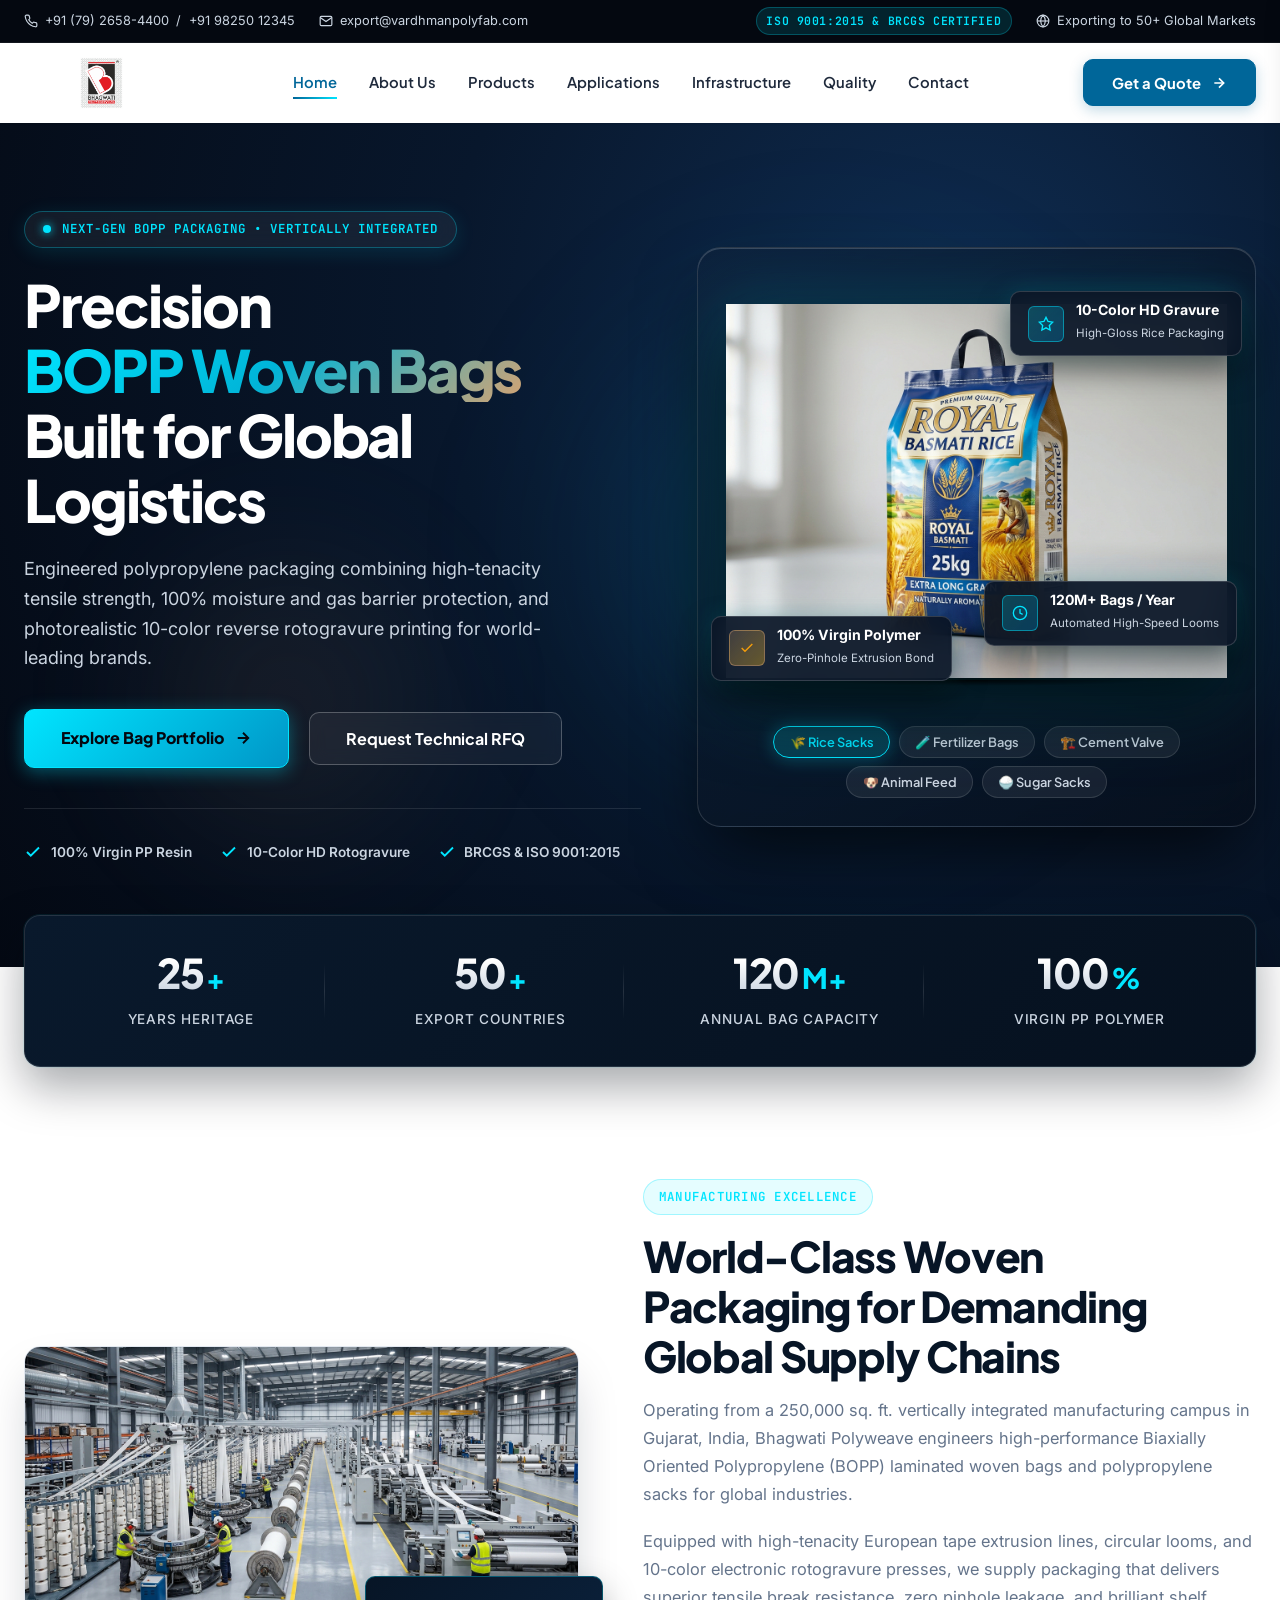
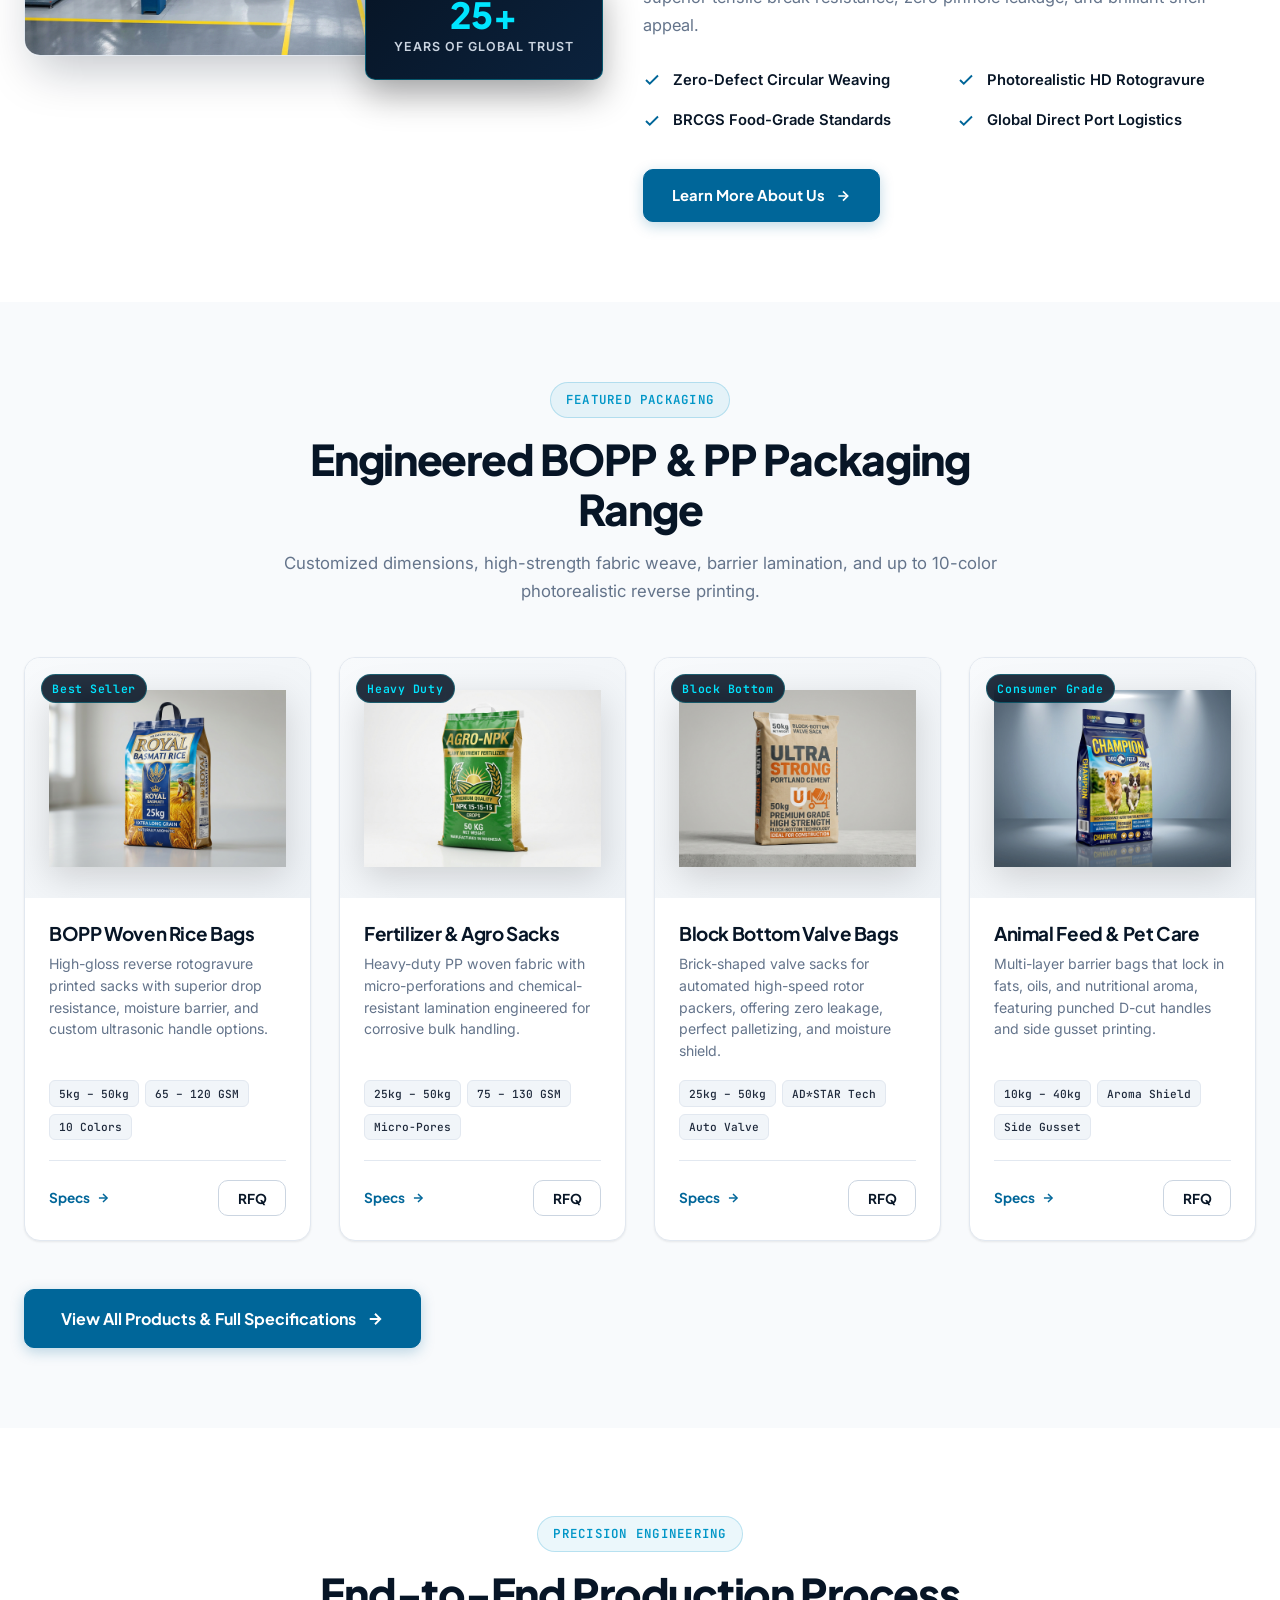
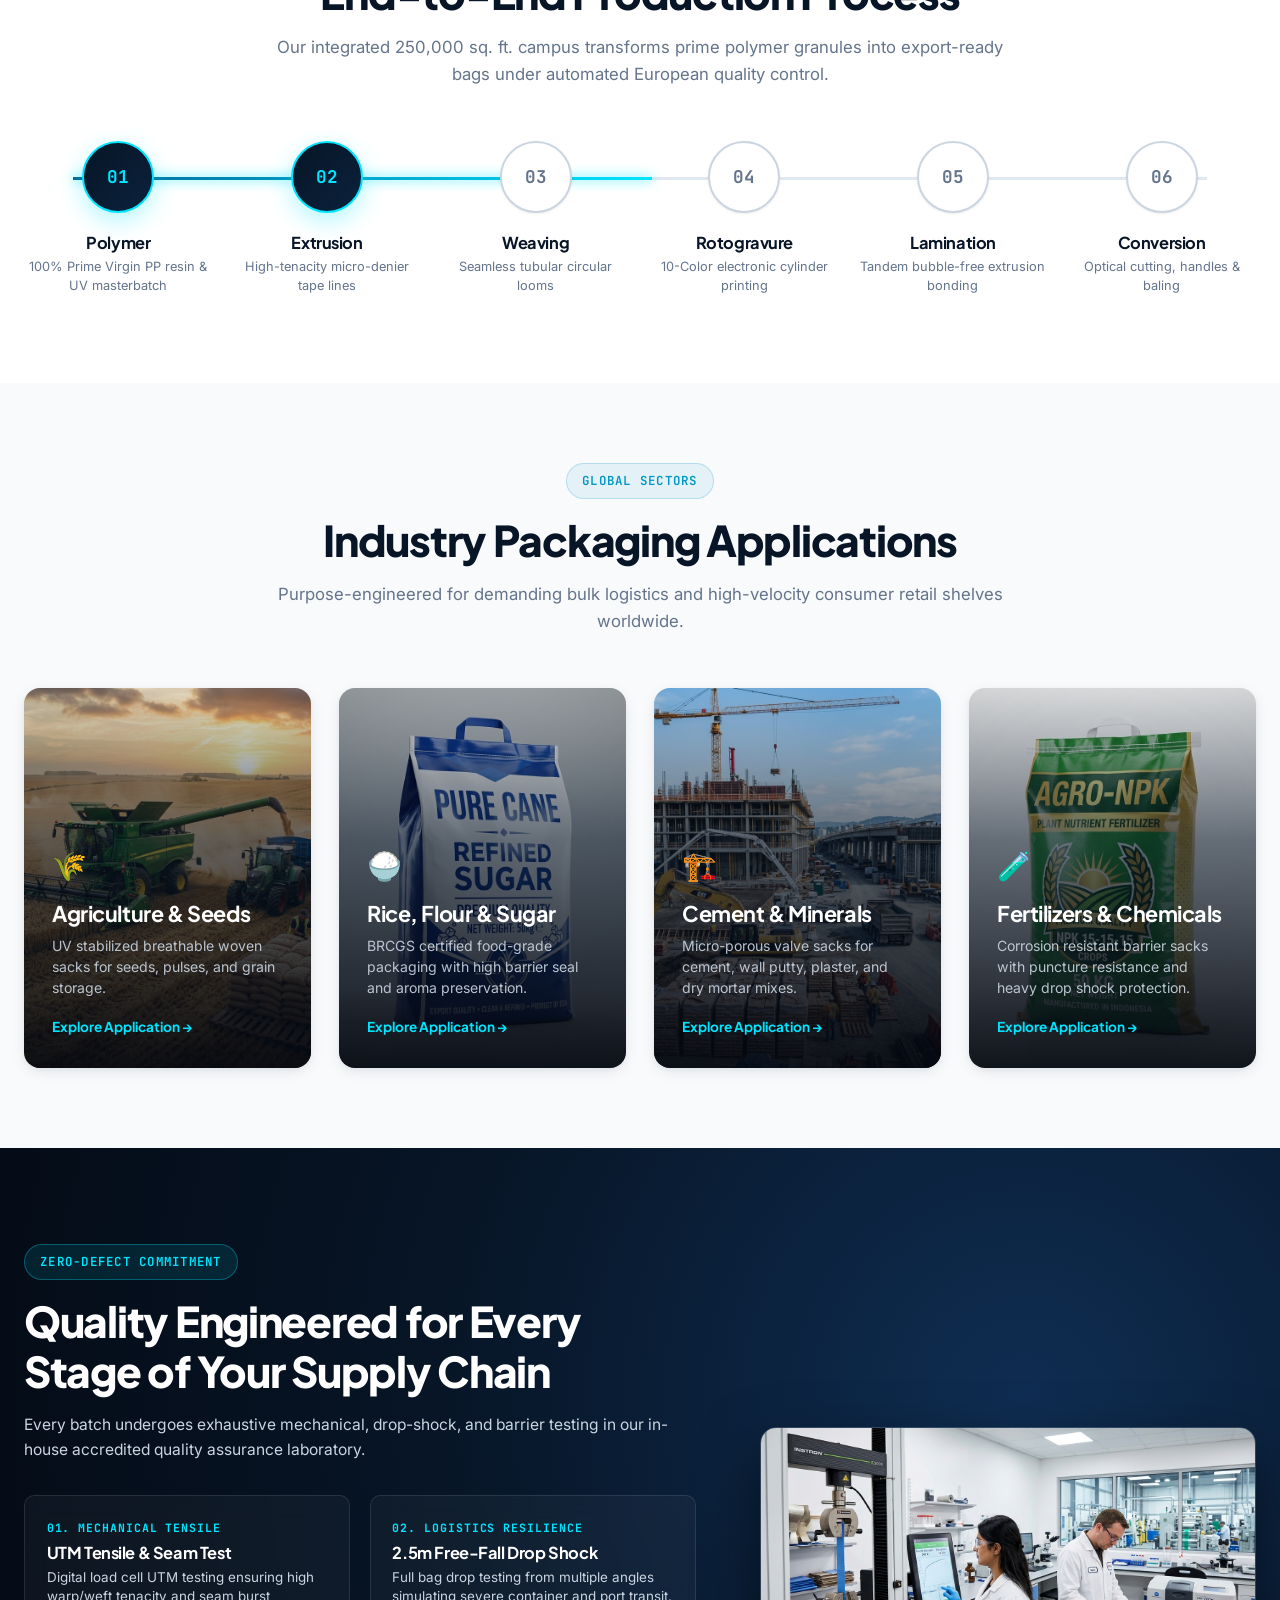
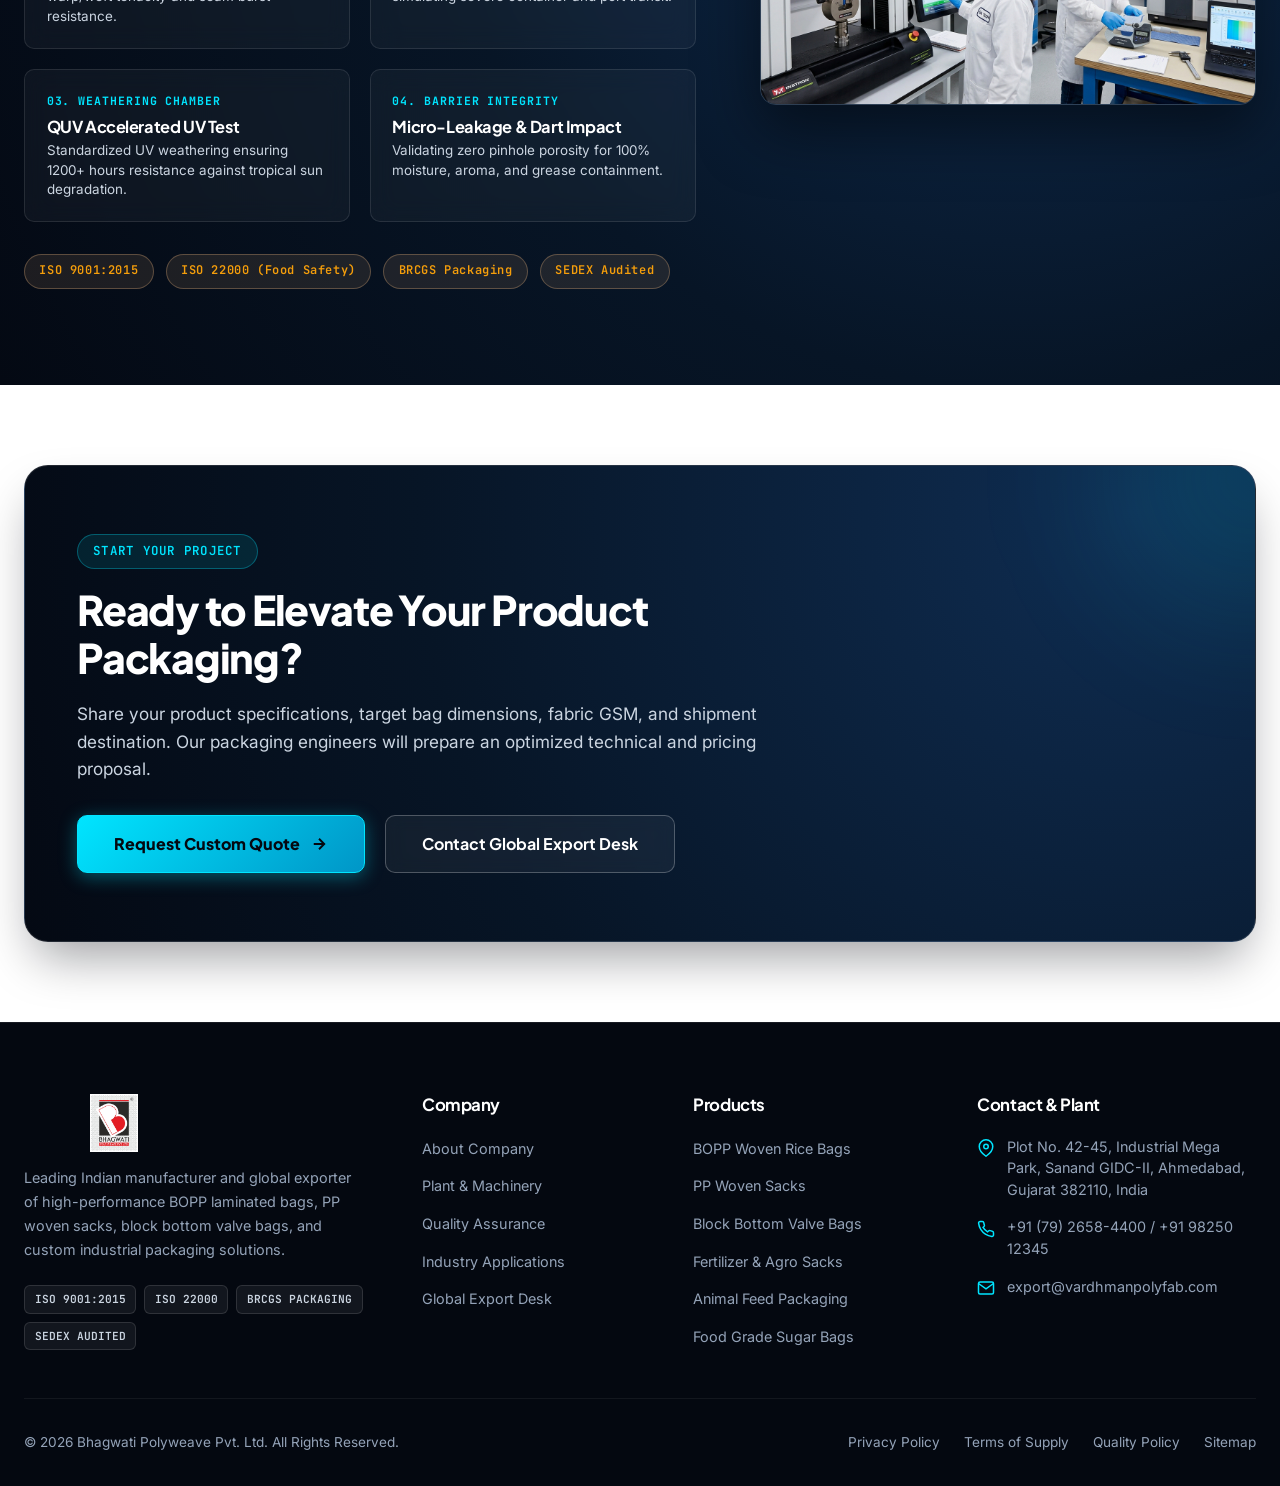
==== index.html @ 26fbcd73 "animation" ====
<!DOCTYPE html>
<html lang="en">
<head>
    <meta charset="UTF-8">
    <meta name="viewport" content="width=device-width, initial-scale=1.0">
    <title>Bhagwati Polyweave | Premium BOPP Woven Bags & Industrial Packaging Exporter</title>
    <meta name="description" content="Bhagwati Polyweave Pvt. Ltd. is a premier Indian manufacturer and global exporter of high-tenacity BOPP laminated woven bags, PP woven sacks, and block-bottom valve bags. ISO 9001:2015 & BRCGS certified.">
    <meta name="keywords" content="BOPP woven bags, PP woven sacks manufacturer, Indian packaging exporter, block bottom valve bags, rice packaging bags, fertilizer woven sacks, cement bags, rotogravure printed bags, Bhagwati Polyweave">
    
    <!-- Open Graph Meta Tags -->
    <meta property="og:title" content="Bhagwati Polyweave | Premium BOPP & PP Woven Bags">
    <meta property="og:description" content="Engineered 3D multi-layer woven packaging solutions for superior tensile strength, 10-color photorealistic branding, and global export resilience.">
    <meta property="og:type" content="website">
    <meta property="og:image" content="assets/images/hero-bopp-bags.jpg">
    
    <!-- Stylesheet -->
    <link rel="stylesheet" href="assets/css/style.css">
</head>
<body>

    <!-- ================= TOPBAR ================= -->
    <div class="topbar">
        <div class="container-fluid">
            <div class="topbar-content">
                <div class="topbar-left">
                    <span class="topbar-item">
                        <svg width="14" height="14" viewBox="0 0 24 24" fill="none" stroke="currentColor" stroke-width="2"><path d="M22 16.92v3a2 2 0 0 1-2.18 2 19.79 19.79 0 0 1-8.63-3.07 19.5 19.5 0 0 1-6-6 19.79 19.79 0 0 1-3.07-8.67A2 2 0 0 1 4.11 2h3a2 2 0 0 1 2 1.72 12.84 12.84 0 0 0 .7 2.81 2 2 0 0 1-.45 2.11L8.09 9.91a16 16 0 0 0 6 6l1.27-1.27a2 2 0 0 1 2.11-.45 12.84 12.84 0 0 0 2.81.7A2 2 0 0 1 22 16.92z"></path></svg>
                        <a href="tel:+917926584400">+91 (79) 2658-4400</a> / <a href="tel:+919825012345">+91 98250 12345</a>
                    </span>
                    <span class="topbar-item">
                        <svg width="14" height="14" viewBox="0 0 24 24" fill="none" stroke="currentColor" stroke-width="2"><path d="M4 4h16c1.1 0 2 .9 2 2v12c0 1.1-.9 2-2 2H4c-1.1 0-2-.9-2-2V6c0-1.1.9-2 2-2z"></path><polyline points="22,6 12,13 2,6"></polyline></svg>
                        <a href="mailto:export@vardhmanpolyfab.com">export@vardhmanpolyfab.com</a>
                    </span>
                </div>
                <div class="topbar-right">
                    <span class="topbar-badge">ISO 9001:2015 & BRCGS CERTIFIED</span>
                    <span class="topbar-item">
                        <svg width="14" height="14" viewBox="0 0 24 24" fill="none" stroke="currentColor" stroke-width="2"><circle cx="12" cy="12" r="10"></circle><line x1="2" y1="12" x2="22" y2="12"></line><path d="M12 2a15.3 15.3 0 0 1 4 10 15.3 15.3 0 0 1-4 10 15.3 15.3 0 0 1-4-10 15.3 15.3 0 0 1 4-10z"></path></svg>
                        Exporting to 50+ Global Markets
                    </span>
                </div>
            </div>
        </div>
    </div>

    <!-- ================= SITE HEADER & NAVIGATION ================= -->
    <header class="site-header">
        <div class="container-fluid">
            <div class="navbar-main">
                <!-- Brand Logo -->
                <a href="index.html" class="brand-logo" title="Bhagwati Poly Weave Pvt. Ltd.">
                    <img src="assets/images/logo.png" alt="Bhagwati Poly Weave Pvt. Ltd." class="site-logo">
                </a>

                <!-- Navigation Links -->
                <nav>
                    <ul class="nav-menu">
                        <li><a href="index.html" class="nav-link active">Home</a></li>
                        <li><a href="about.html" class="nav-link">About Us</a></li>
                        <li><a href="products.html" class="nav-link">Products</a></li>
                        <li><a href="applications.html" class="nav-link">Applications</a></li>
                        <li><a href="infrastructure.html" class="nav-link">Infrastructure</a></li>
                        <li><a href="quality.html" class="nav-link">Quality</a></li>
                        <li><a href="contact.html" class="nav-link">Contact</a></li>
                    </ul>
                </nav>

                <!-- Header Actions -->
                <div class="header-actions">
                    <button type="button" class="btn btn-primary open-quote-modal">
                        Get a Quote
                        <svg width="16" height="16" viewBox="0 0 24 24" fill="none" stroke="currentColor" stroke-width="2.5"><line x1="5" y1="12" x2="19" y2="12"></line><polyline points="12 5 19 12 12 19"></polyline></svg>
                    </button>
                    <button type="button" class="mobile-toggle" aria-label="Toggle navigation menu">
                        <svg width="24" height="24" viewBox="0 0 24 24" fill="none" stroke="currentColor" stroke-width="2"><line x1="3" y1="12" x2="21" y2="12"></line><line x1="3" y1="6" x2="21" y2="6"></line><line x1="3" y1="18" x2="21" y2="18"></line></svg>
                    </button>
                </div>
            </div>
        </div>
    </header>

    <!-- Mobile Navigation Drawer -->
    <div class="mobile-nav-overlay"></div>
    <aside class="mobile-nav-drawer">
        <div>
            <div class="mobile-nav-header">
                <a href="index.html" class="brand-logo" title="Bhagwati Poly Weave Pvt. Ltd.">
                    <img src="assets/images/logo.png" alt="Bhagwati Poly Weave Pvt. Ltd." class="site-logo">
                </a>
                <button type="button" class="mobile-close-btn" aria-label="Close menu">&times;</button>
            </div>
            <ul class="mobile-nav-list">
                <li><a href="index.html" class="active">Home</a></li>
                <li><a href="about.html">About Us</a></li>
                <li><a href="products.html">Products</a></li>
                <li><a href="applications.html">Applications</a></li>
                <li><a href="infrastructure.html">Infrastructure</a></li>
                <li><a href="quality.html">Quality</a></li>
                <li><a href="contact.html">Contact Us</a></li>
            </ul>
        </div>
        <div>
            <button type="button" class="btn btn-primary btn-block open-quote-modal" style="width:100%;">
                Request a Custom Quote
            </button>
        </div>
    </aside>

    <main>
        <!-- ================= 1. JIRO-INSPIRED 3D HERO PRODUCT SHOWCASE ================= -->
        <section class="hero-section">
            <div class="hero-backdrop-glow"></div>
            <div class="hero-backdrop-glow-secondary"></div>

            <div class="container-fluid">
                <div class="hero-grid">
                    <!-- Left: High-Impact Typography & CTA -->
                    <div class="hero-content">
                        <div class="hero-badge-pill">
                            <span class="hero-badge-pill-dot"></span>
                            <span>Next-Gen BOPP Packaging • Vertically Integrated</span>
                        </div>
                        
                        <h1 class="hero-title">
                            Precision <span class="hero-title-glow">BOPP Woven Bags</span> Built for Global Logistics
                        </h1>
                        
                        <p class="hero-subtitle">
                            Engineered polypropylene packaging combining high-tenacity tensile strength, 100% moisture and gas barrier protection, and photorealistic 10-color reverse rotogravure printing for world-leading brands.
                        </p>
                        
                        <div class="hero-cta-group">
                            <a href="products.html" class="btn btn-cyan btn-lg">
                                Explore Bag Portfolio
                                <svg width="18" height="18" viewBox="0 0 24 24" fill="none" stroke="currentColor" stroke-width="2.5"><line x1="5" y1="12" x2="19" y2="12"></line><polyline points="12 5 19 12 12 19"></polyline></svg>
                            </a>
                            <button type="button" class="btn btn-outline-white btn-lg open-quote-modal" data-product="BOPP Woven Sacks">
                                Request Technical RFQ
                            </button>
                        </div>
                        
                        <div class="hero-trust-pills">
                            <div class="hero-trust-item">
                                <svg width="18" height="18" viewBox="0 0 24 24" fill="none" stroke="currentColor" stroke-width="2.5"><polyline points="20 6 9 17 4 12"></polyline></svg>
                                <span>100% Virgin PP Resin</span>
                            </div>
                            <div class="hero-trust-item">
                                <svg width="18" height="18" viewBox="0 0 24 24" fill="none" stroke="currentColor" stroke-width="2.5"><polyline points="20 6 9 17 4 12"></polyline></svg>
                                <span>10-Color HD Rotogravure</span>
                            </div>
                            <div class="hero-trust-item">
                                <svg width="18" height="18" viewBox="0 0 24 24" fill="none" stroke="currentColor" stroke-width="2.5"><polyline points="20 6 9 17 4 12"></polyline></svg>
                                <span>BRCGS & ISO 9001:2015</span>
                            </div>
                        </div>
                    </div>
                    
                    <!-- Right: 2.5D / 3D Interactive Product Stage with Parallax Badges -->
                    <div class="hero-stage-container" id="heroStageContainer">
                        <div class="hero-stage-card">
                            <div class="hero-stage-visual-wrap">
                                <!-- Dynamic Floor Shadow -->
                                <div class="hero-floor-shadow"></div>

                                <!-- Real Product Main Image (Interactive 3D Tilt & Floating Physics) -->
                                <img src="assets/images/bopp-rice-bag.jpg" alt="Premium BOPP Laminated Woven Rice Bag" class="hero-product-img" id="heroProductImg">

                                <!-- Floating 3D Spec Badges (Parallax Depth translateZ) -->
                                <div class="floating-3d-badge floating-badge-top-right" data-depth="1.5">
                                    <div class="floating-badge-icon-box">
                                        <svg width="16" height="16" viewBox="0 0 24 24" fill="none" stroke="currentColor" stroke-width="2"><path d="M12 2l3.09 6.26L22 9.27l-5 4.87 1.18 6.88L12 17.77l-6.18 3.25L7 14.14 2 9.27l6.91-1.01L12 2z"></path></svg>
                                    </div>
                                    <div class="floating-badge-info">
                                        <strong>10-Color HD Gravure</strong>
                                        <span>High-Gloss Rice Packaging</span>
                                    </div>
                                </div>

                                <div class="floating-3d-badge floating-badge-bottom-left" data-depth="1.2">
                                    <div class="floating-badge-icon-box gold">
                                        <svg width="16" height="16" viewBox="0 0 24 24" fill="none" stroke="currentColor" stroke-width="2"><polyline points="20 6 9 17 4 12"></polyline></svg>
                                    </div>
                                    <div class="floating-badge-info">
                                        <strong>100% Virgin Polymer</strong>
                                        <span>Zero-Pinhole Extrusion Bond</span>
                                    </div>
                                </div>

                                <div class="floating-3d-badge floating-badge-bottom-right" data-depth="1.8">
                                    <div class="floating-badge-icon-box">
                                        <svg width="16" height="16" viewBox="0 0 24 24" fill="none" stroke="currentColor" stroke-width="2"><circle cx="12" cy="12" r="10"></circle><polyline points="12 6 12 12 16 14"></polyline></svg>
                                    </div>
                                    <div class="floating-badge-info">
                                        <strong>120M+ Bags / Year</strong>
                                        <span>Automated High-Speed Looms</span>
                                    </div>
                                </div>
                            </div>

                            <!-- Hero Interactive Product Switcher -->
                            <div class="hero-product-switcher">
                                <button type="button" class="product-switch-tab active" data-product-key="rice">🌾 Rice Sacks</button>
                                <button type="button" class="product-switch-tab" data-product-key="fertilizer">🧪 Fertilizer Bags</button>
                                <button type="button" class="product-switch-tab" data-product-key="cement">🏗️ Cement Valve</button>
                                <button type="button" class="product-switch-tab" data-product-key="feed">🐶 Animal Feed</button>
                                <button type="button" class="product-switch-tab" data-product-key="sugar">🍚 Sugar Sacks</button>
                            </div>
                        </div>
                    </div>
                </div>
            </div>
        </section>

        <!-- ================= 2. KEY STATISTICS BAR ================= -->
        <section class="stats-bar-section">
            <div class="container">
                <div class="stats-bar-card reveal-init">
                    <div class="stats-grid">
                        <div class="stat-box">
                            <div class="stat-number-wrap">
                                <span class="stat-number" data-target="25">25</span>
                                <span class="stat-suffix">+</span>
                            </div>
                            <div class="stat-label">Years Heritage</div>
                        </div>
                        <div class="stat-box">
                            <div class="stat-number-wrap">
                                <span class="stat-number" data-target="50">50</span>
                                <span class="stat-suffix">+</span>
                            </div>
                            <div class="stat-label">Export Countries</div>
                        </div>
                        <div class="stat-box">
                            <div class="stat-number-wrap">
                                <span class="stat-number" data-target="120">120</span>
                                <span class="stat-suffix">M+</span>
                            </div>
                            <div class="stat-label">Annual Bag Capacity</div>
                        </div>
                        <div class="stat-box">
                            <div class="stat-number-wrap">
                                <span class="stat-number" data-target="100">100</span>
                                <span class="stat-suffix">%</span>
                            </div>
                            <div class="stat-label">Virgin PP Polymer</div>
                        </div>
                    </div>
                </div>
            </div>
        </section>

        <!-- ================= 3. SHORT ABOUT SECTION ================= -->
        <section class="section bg-white" id="about">
            <div class="container">
                <div class="about-grid">
                    <div class="about-image-wrapper reveal-init">
                        <div class="about-main-img">
                            <img src="assets/images/plant-machinery.jpg" alt="Bhagwati Polyweave circular loom manufacturing floor" width="600" height="420">
                        </div>
                        <div class="about-experience-badge">
                            <strong>25+</strong>
                            <span>Years of Global Trust</span>
                        </div>
                    </div>
                    
                    <div class="about-content reveal-init">
                        <span class="section-tag cyan">Manufacturing Excellence</span>
                        <h2 class="section-title">World-Class Woven Packaging for Demanding Global Supply Chains</h2>
                        <p>
                            Operating from a 250,000 sq. ft. vertically integrated manufacturing campus in Gujarat, India, Bhagwati Polyweave engineers high-performance Biaxially Oriented Polypropylene (BOPP) laminated woven bags and polypropylene sacks for global industries.
                        </p>
                        <p>
                            Equipped with high-tenacity European tape extrusion lines, circular looms, and 10-color electronic rotogravure presses, we supply packaging that delivers superior tensile break resistance, zero pinhole leakage, and brilliant shelf appeal.
                        </p>
                        
                        <ul class="checklist">
                            <li class="checklist-item">
                                <svg width="18" height="18" viewBox="0 0 24 24" fill="none" stroke="currentColor" stroke-width="2.5"><polyline points="20 6 9 17 4 12"></polyline></svg>
                                <span>Zero-Defect Circular Weaving</span>
                            </li>
                            <li class="checklist-item">
                                <svg width="18" height="18" viewBox="0 0 24 24" fill="none" stroke="currentColor" stroke-width="2.5"><polyline points="20 6 9 17 4 12"></polyline></svg>
                                <span>Photorealistic HD Rotogravure</span>
                            </li>
                            <li class="checklist-item">
                                <svg width="18" height="18" viewBox="0 0 24 24" fill="none" stroke="currentColor" stroke-width="2.5"><polyline points="20 6 9 17 4 12"></polyline></svg>
                                <span>BRCGS Food-Grade Standards</span>
                            </li>
                            <li class="checklist-item">
                                <svg width="18" height="18" viewBox="0 0 24 24" fill="none" stroke="currentColor" stroke-width="2.5"><polyline points="20 6 9 17 4 12"></polyline></svg>
                                <span>Global Direct Port Logistics</span>
                            </li>
                        </ul>
                        
                        <a href="about.html" class="btn btn-primary">
                            Learn More About Us
                            <svg width="16" height="16" viewBox="0 0 24 24" fill="none" stroke="currentColor" stroke-width="2.5"><line x1="5" y1="12" x2="19" y2="12"></line><polyline points="12 5 19 12 12 19"></polyline></svg>
                        </a>
                    </div>
                </div>
            </div>
        </section>

        <!-- ================= 4. FEATURED PRODUCTS (4 3D HOVER CARDS) ================= -->
        <section class="section bg-light" id="products">
            <div class="container">
                <div class="section-header text-center reveal-init">
                    <span class="section-tag">Featured Packaging</span>
                    <h2 class="section-title">Engineered BOPP & PP Packaging Range</h2>
                    <p class="section-desc">
                        Customized dimensions, high-strength fabric weave, barrier lamination, and up to 10-color photorealistic reverse printing.
                    </p>
                </div>
                
                <div class="product-grid-4">
                    <!-- Product 1: BOPP Rice Bags -->
                    <article class="product-card-3d reveal-init">
                        <div class="product-card-image">
                            <span class="product-card-badge">Best Seller</span>
                            <img src="assets/images/bopp-rice-bag.jpg" alt="Premium 25kg BOPP laminated woven rice sack with handles">
                        </div>
                        <div class="product-card-body">
                            <h3 class="product-card-title">BOPP Woven Rice Bags</h3>
                            <p class="product-card-text">
                                High-gloss reverse rotogravure printed sacks with superior drop resistance, moisture barrier, and custom ultrasonic handle options.
                            </p>
                            <div class="product-specs-pills">
                                <span class="spec-pill">5kg – 50kg</span>
                                <span class="spec-pill">65 – 120 GSM</span>
                                <span class="spec-pill">10 Colors</span>
                            </div>
                            <div class="product-card-footer">
                                <a href="product-detail.html" class="product-link">
                                    Specs
                                    <svg width="14" height="14" viewBox="0 0 24 24" fill="none" stroke="currentColor" stroke-width="2.5"><line x1="5" y1="12" x2="19" y2="12"></line><polyline points="12 5 19 12 12 19"></polyline></svg>
                                </a>
                                <button type="button" class="btn btn-sm btn-outline open-quote-modal" data-product="BOPP Rice Bags">RFQ</button>
                            </div>
                        </div>
                    </article>

                    <!-- Product 2: Fertilizer Bags -->
                    <article class="product-card-3d reveal-init">
                        <div class="product-card-image">
                            <span class="product-card-badge">Heavy Duty</span>
                            <img src="assets/images/bopp-fertilizer-bag.jpg" alt="Heavy duty 50kg BOPP laminated fertilizer woven sack">
                        </div>
                        <div class="product-card-body">
                            <h3 class="product-card-title">Fertilizer & Agro Sacks</h3>
                            <p class="product-card-text">
                                Heavy-duty PP woven fabric with micro-perforations and chemical-resistant lamination engineered for corrosive bulk handling.
                            </p>
                            <div class="product-specs-pills">
                                <span class="spec-pill">25kg – 50kg</span>
                                <span class="spec-pill">75 – 130 GSM</span>
                                <span class="spec-pill">Micro-Pores</span>
                            </div>
                            <div class="product-card-footer">
                                <a href="product-detail.html" class="product-link">
                                    Specs
                                    <svg width="14" height="14" viewBox="0 0 24 24" fill="none" stroke="currentColor" stroke-width="2.5"><line x1="5" y1="12" x2="19" y2="12"></line><polyline points="12 5 19 12 12 19"></polyline></svg>
                                </a>
                                <button type="button" class="btn btn-sm btn-outline open-quote-modal" data-product="Fertilizer Bags">RFQ</button>
                            </div>
                        </div>
                    </article>

                    <!-- Product 3: Cement Bags -->
                    <article class="product-card-3d reveal-init">
                        <div class="product-card-image">
                            <span class="product-card-badge">Block Bottom</span>
                            <img src="assets/images/bopp-cement-bag.jpg" alt="Block bottom valve PP woven cement sack">
                        </div>
                        <div class="product-card-body">
                            <h3 class="product-card-title">Block Bottom Valve Bags</h3>
                            <p class="product-card-text">
                                Brick-shaped valve sacks for automated high-speed rotor packers, offering zero leakage, perfect palletizing, and moisture shield.
                            </p>
                            <div class="product-specs-pills">
                                <span class="spec-pill">25kg – 50kg</span>
                                <span class="spec-pill">AD*STAR Tech</span>
                                <span class="spec-pill">Auto Valve</span>
                            </div>
                            <div class="product-card-footer">
                                <a href="product-detail.html" class="product-link">
                                    Specs
                                    <svg width="14" height="14" viewBox="0 0 24 24" fill="none" stroke="currentColor" stroke-width="2.5"><line x1="5" y1="12" x2="19" y2="12"></line><polyline points="12 5 19 12 12 19"></polyline></svg>
                                </a>
                                <button type="button" class="btn btn-sm btn-outline open-quote-modal" data-product="Block Bottom Valve Bags">RFQ</button>
                            </div>
                        </div>
                    </article>

                    <!-- Product 4: Pet Food & Animal Feed -->
                    <article class="product-card-3d reveal-init">
                        <div class="product-card-image">
                            <span class="product-card-badge">Consumer Grade</span>
                            <img src="assets/images/bopp-animal-feed.jpg" alt="Premium BOPP laminated animal feed and dog food sack with handle">
                        </div>
                        <div class="product-card-body">
                            <h3 class="product-card-title">Animal Feed & Pet Care</h3>
                            <p class="product-card-text">
                                Multi-layer barrier bags that lock in fats, oils, and nutritional aroma, featuring punched D-cut handles and side gusset printing.
                            </p>
                            <div class="product-specs-pills">
                                <span class="spec-pill">10kg – 40kg</span>
                                <span class="spec-pill">Aroma Shield</span>
                                <span class="spec-pill">Side Gusset</span>
                            </div>
                            <div class="product-card-footer">
                                <a href="product-detail.html" class="product-link">
                                    Specs
                                    <svg width="14" height="14" viewBox="0 0 24 24" fill="none" stroke="currentColor" stroke-width="2.5"><line x1="5" y1="12" x2="19" y2="12"></line><polyline points="12 5 19 12 12 19"></polyline></svg>
                                </a>
                                <button type="button" class="btn btn-sm btn-outline open-quote-modal" data-product="Animal Feed Bags">RFQ</button>
                            </div>
                        </div>
                    </article>
                </div>

                <div class="text-center" style="margin-top:3rem;">
                    <a href="products.html" class="btn btn-primary btn-lg">
                        View All Products & Full Specifications
                        <svg width="18" height="18" viewBox="0 0 24 24" fill="none" stroke="currentColor" stroke-width="2.5"><line x1="5" y1="12" x2="19" y2="12"></line><polyline points="12 5 19 12 12 19"></polyline></svg>
                    </a>
                </div>
            </div>
        </section>

        <!-- ================= 5. CINEMATIC MANUFACTURING PROCESS ================= -->
        <section class="process-section" id="infrastructure">
            <div class="container">
                <div class="section-header text-center reveal-init">
                    <span class="section-tag">Precision Engineering</span>
                    <h2 class="section-title">End-to-End Production Process</h2>
                    <p class="section-desc">
                        Our integrated 250,000 sq. ft. campus transforms prime polymer granules into export-ready bags under automated European quality control.
                    </p>
                </div>
                
                <div class="process-interactive-wrap reveal-init">
                    <div class="process-timeline-progress-bar">
                        <div class="process-timeline-progress-fill"></div>
                    </div>
                    
                    <div class="process-timeline-grid">
                        <div class="process-step-node active" data-step="1">
                            <div class="process-node-circle">01</div>
                            <h4 class="process-node-title">Polymer</h4>
                            <p class="process-node-desc">100% Prime Virgin PP resin & UV masterbatch</p>
                        </div>
                        
                        <div class="process-step-node" data-step="2">
                            <div class="process-node-circle">02</div>
                            <h4 class="process-node-title">Extrusion</h4>
                            <p class="process-node-desc">High-tenacity micro-denier tape lines</p>
                        </div>
                        
                        <div class="process-step-node" data-step="3">
                            <div class="process-node-circle">03</div>
                            <h4 class="process-node-title">Weaving</h4>
                            <p class="process-node-desc">Seamless tubular circular looms</p>
                        </div>
                        
                        <div class="process-step-node" data-step="4">
                            <div class="process-node-circle">04</div>
                            <h4 class="process-node-title">Rotogravure</h4>
                            <p class="process-node-desc">10-Color electronic cylinder printing</p>
                        </div>
                        
                        <div class="process-step-node" data-step="5">
                            <div class="process-node-circle">05</div>
                            <h4 class="process-node-title">Lamination</h4>
                            <p class="process-node-desc">Tandem bubble-free extrusion bonding</p>
                        </div>
                        
                        <div class="process-step-node" data-step="6">
                            <div class="process-node-circle">06</div>
                            <h4 class="process-node-title">Conversion</h4>
                            <p class="process-node-desc">Optical cutting, handles & baling</p>
                        </div>
                    </div>
                </div>
            </div>
        </section>

        <!-- ================= 6. TARGET APPLICATIONS ================= -->
        <section class="section bg-light" id="applications">
            <div class="container">
                <div class="section-header text-center reveal-init">
                    <span class="section-tag">Global Sectors</span>
                    <h2 class="section-title">Industry Packaging Applications</h2>
                    <p class="section-desc">
                        Purpose-engineered for demanding bulk logistics and high-velocity consumer retail shelves worldwide.
                    </p>
                </div>
                
                <div class="applications-grid">
                    <!-- App 1: Agriculture -->
                    <a href="applications.html" class="app-card reveal-init">
                        <img src="assets/images/app-agriculture.jpg" alt="Agriculture harvest grain packaging" class="app-card-bg">
                        <div class="app-card-content">
                            <span class="app-card-icon">🌾</span>
                            <h3 class="app-card-title">Agriculture & Seeds</h3>
                            <p class="app-card-desc">UV stabilized breathable woven sacks for seeds, pulses, and grain storage.</p>
                            <span class="app-card-arrow">Explore Application →</span>
                        </div>
                    </a>

                    <!-- App 2: Food & Grains -->
                    <a href="applications.html" class="app-card reveal-init">
                        <img src="assets/images/bopp-sugar-bag.jpg" alt="Food & Sugar grain packaging" class="app-card-bg">
                        <div class="app-card-content">
                            <span class="app-card-icon">🍚</span>
                            <h3 class="app-card-title">Rice, Flour & Sugar</h3>
                            <p class="app-card-desc">BRCGS certified food-grade packaging with high barrier seal and aroma preservation.</p>
                            <span class="app-card-arrow">Explore Application →</span>
                        </div>
                    </a>

                    <!-- App 3: Cement & Construction -->
                    <a href="applications.html" class="app-card reveal-init">
                        <img src="assets/images/app-cement.jpg" alt="Construction and cement bagging" class="app-card-bg">
                        <div class="app-card-content">
                            <span class="app-card-icon">🏗️</span>
                            <h3 class="app-card-title">Cement & Minerals</h3>
                            <p class="app-card-desc">Micro-porous valve sacks for cement, wall putty, plaster, and dry mortar mixes.</p>
                            <span class="app-card-arrow">Explore Application →</span>
                        </div>
                    </a>

                    <!-- App 4: Fertilizers & Chemicals -->
                    <a href="applications.html" class="app-card reveal-init">
                        <img src="assets/images/bopp-fertilizer-bag.jpg" alt="Fertilizers and agro chemicals packaging" class="app-card-bg">
                        <div class="app-card-content">
                            <span class="app-card-icon">🧪</span>
                            <h3 class="app-card-title">Fertilizers & Chemicals</h3>
                            <p class="app-card-desc">Corrosion resistant barrier sacks with puncture resistance and heavy drop shock protection.</p>
                            <span class="app-card-arrow">Explore Application →</span>
                        </div>
                    </a>
                </div>
            </div>
        </section>

        <!-- ================= 7. QUALITY & CERTIFICATIONS (DARK LUXURY) ================= -->
        <section class="quality-dark-section" id="quality">
            <div class="container">
                <div class="quality-grid">
                    <div class="quality-content reveal-init">
                        <span class="section-tag cyan">Zero-Defect Commitment</span>
                        <h2 class="section-title text-white">Quality Engineered for Every Stage of Your Supply Chain</h2>
                        <p style="color:var(--text-white-dim); margin-bottom:1.5rem;">
                            Every batch undergoes exhaustive mechanical, drop-shock, and barrier testing in our in-house accredited quality assurance laboratory.
                        </p>
                        
                        <div class="quality-card-list">
                            <div class="quality-feature-box">
                                <div class="quality-feature-num">01. MECHANICAL TENSILE</div>
                                <h4>UTM Tensile & Seam Test</h4>
                                <p>Digital load cell UTM testing ensuring high warp/weft tenacity and seam burst resistance.</p>
                            </div>
                            
                            <div class="quality-feature-box">
                                <div class="quality-feature-num">02. LOGISTICS RESILIENCE</div>
                                <h4>2.5m Free-Fall Drop Shock</h4>
                                <p>Full bag drop testing from multiple angles simulating severe container and port transit.</p>
                            </div>
                            
                            <div class="quality-feature-box">
                                <div class="quality-feature-num">03. WEATHERING CHAMBER</div>
                                <h4>QUV Accelerated UV Test</h4>
                                <p>Standardized UV weathering ensuring 1200+ hours resistance against tropical sun degradation.</p>
                            </div>
                            
                            <div class="quality-feature-box">
                                <div class="quality-feature-num">04. BARRIER INTEGRITY</div>
                                <h4>Micro-Leakage & Dart Impact</h4>
                                <p>Validating zero pinhole porosity for 100% moisture, aroma, and grease containment.</p>
                            </div>
                        </div>
                        
                        <div class="certifications-row">
                            <span class="cert-badge">ISO 9001:2015</span>
                            <span class="cert-badge">ISO 22000 (Food Safety)</span>
                            <span class="cert-badge">BRCGS Packaging</span>
                            <span class="cert-badge">SEDEX Audited</span>
                        </div>
                    </div>
                    
                    <div class="quality-visual-wrap reveal-init">
                        <img src="assets/images/quality-testing-lab.jpg" alt="Bhagwati Polyweave quality testing laboratory">
                    </div>
                </div>
            </div>
        </section>

        <!-- ================= 8. FINAL HIGH-IMPACT CTA ================= -->
        <section class="section bg-white">
            <div class="container">
                <div class="cta-banner reveal-init">
                    <div class="cta-content">
                        <span class="section-tag cyan">Start Your Project</span>
                        <h2>Ready to Elevate Your Product Packaging?</h2>
                        <p>
                            Share your product specifications, target bag dimensions, fabric GSM, and shipment destination. Our packaging engineers will prepare an optimized technical and pricing proposal.
                        </p>
                        <div class="cta-buttons">
                            <button type="button" class="btn btn-cyan btn-lg open-quote-modal" data-product="General BOPP RFQ">
                                Request Custom Quote
                                <svg width="18" height="18" viewBox="0 0 24 24" fill="none" stroke="currentColor" stroke-width="2.5"><line x1="5" y1="12" x2="19" y2="12"></line><polyline points="12 5 19 12 12 19"></polyline></svg>
                            </button>
                            <a href="contact.html" class="btn btn-outline-white btn-lg">
                                Contact Global Export Desk
                            </a>
                        </div>
                    </div>
                </div>
            </div>
        </section>
    </main>

    <!-- ================= SITE FOOTER ================= -->
    <footer class="site-footer">
        <div class="container">
            <div class="footer-grid">
                <!-- Col 1: Brand Info -->
                <div class="footer-brand">
                    <a href="index.html" class="brand-logo" style="margin-bottom:1rem;" title="Bhagwati Poly Weave Pvt. Ltd.">
                        <img src="assets/images/logo.png" alt="Bhagwati Poly Weave Pvt. Ltd." class="site-logo footer-logo">
                    </a>
                    <p>
                        Leading Indian manufacturer and global exporter of high-performance BOPP laminated bags, PP woven sacks, block bottom valve bags, and custom industrial packaging solutions.
                    </p>
                    <div class="footer-cert-tags">
                        <span>ISO 9001:2015</span>
                        <span>ISO 22000</span>
                        <span>BRCGS PACKAGING</span>
                        <span>SEDEX AUDITED</span>
                    </div>
                </div>
                
                <!-- Col 2: Quick Links -->
                <div class="footer-col">
                    <h4>Company</h4>
                    <ul class="footer-links">
                        <li><a href="about.html">About Company</a></li>
                        <li><a href="infrastructure.html">Plant & Machinery</a></li>
                        <li><a href="quality.html">Quality Assurance</a></li>
                        <li><a href="applications.html">Industry Applications</a></li>
                        <li><a href="contact.html">Global Export Desk</a></li>
                    </ul>
                </div>
                
                <!-- Col 3: Products -->
                <div class="footer-col">
                    <h4>Products</h4>
                    <ul class="footer-links">
                        <li><a href="products.html">BOPP Woven Rice Bags</a></li>
                        <li><a href="products.html">PP Woven Sacks</a></li>
                        <li><a href="products.html">Block Bottom Valve Bags</a></li>
                        <li><a href="products.html">Fertilizer & Agro Sacks</a></li>
                        <li><a href="products.html">Animal Feed Packaging</a></li>
                        <li><a href="products.html">Food Grade Sugar Bags</a></li>
                    </ul>
                </div>
                
                <!-- Col 4: Contact -->
                <div class="footer-col">
                    <h4>Contact & Plant</h4>
                    <div class="footer-contact-item">
                        <svg width="18" height="18" viewBox="0 0 24 24" fill="none" stroke="currentColor" stroke-width="2"><path d="M21 10c0 7-9 13-9 13s-9-6-9-13a9 9 0 0 1 18 0z"></path><circle cx="12" cy="10" r="3"></circle></svg>
                        <span>Plot No. 42-45, Industrial Mega Park, Sanand GIDC-II, Ahmedabad, Gujarat 382110, India</span>
                    </div>
                    <div class="footer-contact-item">
                        <svg width="18" height="18" viewBox="0 0 24 24" fill="none" stroke="currentColor" stroke-width="2"><path d="M22 16.92v3a2 2 0 0 1-2.18 2 19.79 19.79 0 0 1-8.63-3.07 19.5 19.5 0 0 1-6-6 19.79 19.79 0 0 1-3.07-8.67A2 2 0 0 1 4.11 2h3a2 2 0 0 1 2 1.72 12.84 12.84 0 0 0 .7 2.81 2 2 0 0 1-.45 2.11L8.09 9.91a16 16 0 0 0 6 6l1.27-1.27a2 2 0 0 1 2.11-.45 12.84 12.84 0 0 0 2.81.7A2 2 0 0 1 22 16.92z"></path></svg>
                        <span><a href="tel:+917926584400">+91 (79) 2658-4400</a> / <a href="tel:+919825012345">+91 98250 12345</a></span>
                    </div>
                    <div class="footer-contact-item">
                        <svg width="18" height="18" viewBox="0 0 24 24" fill="none" stroke="currentColor" stroke-width="2"><path d="M4 4h16c1.1 0 2 .9 2 2v12c0 1.1-.9 2-2 2H4c-1.1 0-2-.9-2-2V6c0-1.1.9-2 2-2z"></path><polyline points="22,6 12,13 2,6"></polyline></svg>
                        <span><a href="mailto:export@vardhmanpolyfab.com">export@vardhmanpolyfab.com</a></span>
                    </div>
                </div>
            </div>
            
            <div class="footer-bottom">
                <div>
                    &copy; 2026 Bhagwati Polyweave Pvt. Ltd. All Rights Reserved.
                </div>
                <div class="footer-bottom-links">
                    <a href="contact.html">Privacy Policy</a>
                    <a href="contact.html">Terms of Supply</a>
                    <a href="quality.html">Quality Policy</a>
                    <a href="contact.html">Sitemap</a>
                </div>
            </div>
        </div>
    </footer>

    <!-- ================= RFQ QUOTE MODAL ================= -->
    <div class="modal-overlay" id="quoteModal">
        <div class="modal-card">
            <button type="button" class="modal-close" aria-label="Close modal">&times;</button>
            <span class="section-tag cyan">Instant Technical RFQ</span>
            <h3 style="margin: 0.5rem 0 1.25rem;">Request a Custom Bag Quotation</h3>
            <p style="font-size:0.9rem; color:var(--text-muted); margin-bottom:1.5rem;">
                Fill in your packaging specifications and our technical sales engineers will send you a formal quotation within 12 business hours.
            </p>
            
            <form id="modalQuoteForm">
                <div class="form-grid">
                    <div class="form-group">
                        <label class="form-label">Your Name <span class="req">*</span></label>
                        <input type="text" class="form-control" placeholder="e.g. John Doe" required>
                    </div>
                    <div class="form-group">
                        <label class="form-label">Company Name <span class="req">*</span></label>
                        <input type="text" class="form-control" placeholder="e.g. Acme Agritech Ltd." required>
                    </div>
                    <div class="form-group">
                        <label class="form-label">Work Email <span class="req">*</span></label>
                        <input type="email" class="form-control" placeholder="john@company.com" required>
                    </div>
                    <div class="form-group">
                        <label class="form-label">Phone / WhatsApp <span class="req">*</span></label>
                        <input type="tel" class="form-control" placeholder="+1 555-0199" required>
                    </div>
                    <div class="form-group">
                        <label class="form-label">Product Type</label>
                        <select class="form-control" name="product_type">
                            <option value="BOPP Woven Bags">BOPP Woven Bags (Rotogravure)</option>
                            <option value="PP Woven Sacks">PP Woven Sacks</option>
                            <option value="Block Bottom Valve Bags">Block Bottom Valve Bags</option>
                            <option value="Fertilizer & Agro Sacks">Fertilizer & Agro Sacks</option>
                            <option value="BOPP Rice Bags">Rice & Grain Sacks</option>
                            <option value="Food Grade Sugar Bags">Food Grade Sugar Bags</option>
                            <option value="Animal Feed Bags">Animal Feed & Pet Care Bags</option>
                            <option value="Custom Packaging">Other / Custom Requirement</option>
                        </select>
                    </div>
                    <div class="form-group">
                        <label class="form-label">Estimated Quantity <span class="req">*</span></label>
                        <select class="form-control" required>
                            <option value="20000">20,000 – 50,000 Bags (1x20' FCL)</option>
                            <option value="100000">50,000 – 100,000 Bags (1x40' HC)</option>
                            <option value="250000">100,000+ Bags (Multiple FCLs)</option>
                            <option value="Sample">Sample Evaluation First</option>
                        </select>
                    </div>
                    <div class="form-group full-width">
                        <label class="form-label">Specification Details (Size, GSM, Capacity, Print Colors)</label>
                        <textarea class="form-control" rows="3" placeholder="e.g. 50kg bag, 55x95cm, 75 GSM fabric, 8 color BOPP print, side gusseted, delivery to Port of Hamburg CIF..."></textarea>
                    </div>
                    <div class="form-group full-width" style="margin-top:0.5rem;">
                        <button type="submit" class="btn btn-cyan btn-lg" style="width:100%;">
                            Submit RFQ for Instant Quote
                            <svg width="18" height="18" viewBox="0 0 24 24" fill="none" stroke="currentColor" stroke-width="2.5"><line x1="5" y1="12" x2="19" y2="12"></line><polyline points="12 5 19 12 12 19"></polyline></svg>
                        </button>
                    </div>
                </div>
            </form>
        </div>
    </div>

    <!-- Back to Top Button -->
    <button type="button" class="back-to-top" aria-label="Back to top">
        <svg width="20" height="20" viewBox="0 0 24 24" fill="none" stroke="currentColor" stroke-width="2.5"><line x1="12" y1="19" x2="12" y2="5"></line><polyline points="5 12 12 5 19 12"></polyline></svg>
    </button>

    <!-- Scripts -->
    <script src="assets/js/script.js"></script>
</body>
</html>
---- assets/css/style.css ----
/* ==========================================================================
   BHAGWATI POLYWEAVE / VARDHMAN POLYFAB - INDUSTRIAL LUXURY DESIGN SYSTEM
   Jiro-Inspired 3D BOPP Packaging Landing Page & Enterprise B2B Stylesheet
   ========================================================================== */

@import url('https://fonts.googleapis.com/css2?family=Inter:wght@300;400;500;600;700&family=Plus+Jakarta+Sans:ital,wght@0,400;0,500;0,600;0,700;0,800;1,700&family=JetBrains+Mono:wght@400;500;600;700&display=swap');

/* ================= 1. CSS VARIABLES & DESIGN TOKENS ================= */
:root {
    /* Brand Colors */
    --primary-navy: #071526;
    --primary-blue: #0B223D;
    --brand-blue: #006699;
    --accent-blue: #0096C7;
    --accent-cyan: #00E5FF;
    --accent-cyan-glow: rgba(0, 229, 255, 0.35);
    --accent-gold: #D4A373;
    --accent-gold-dark: #C59B27;
    --accent-amber: #F59E0B;
    --accent-emerald: #10B981;

    /* Surfaces & Backgrounds */
    --bg-white: #FFFFFF;
    --bg-light: #F8FAFC;
    --bg-subtle: #F1F5F9;
    --bg-dark: #070E18;
    --bg-darker: #040810;
    --bg-surface-dark: #0C1A2D;
    --bg-card-dark: rgba(12, 26, 45, 0.85);

    /* Text Colors */
    --text-main: #1E293B;
    --text-muted: #64748B;
    --text-light: #94A3B8;
    --text-white: #FFFFFF;
    --text-white-dim: #CBD5E1;
    --text-white-muted: #94A3B8;

    /* Borders & Accents */
    --border-light: #E2E8F0;
    --border-medium: #CBD5E1;
    --border-dark: rgba(255, 255, 255, 0.1);
    --border-dark-hover: rgba(0, 229, 255, 0.4);
    --border-gold: rgba(212, 163, 115, 0.3);

    /* Shadows & 3D Lighting */
    --shadow-sm: 0 1px 3px rgba(0, 0, 0, 0.05), 0 1px 2px rgba(0, 0, 0, 0.03);
    --shadow-md: 0 4px 14px rgba(7, 21, 38, 0.08), 0 2px 4px rgba(7, 21, 38, 0.04);
    --shadow-lg: 0 16px 36px rgba(7, 21, 38, 0.12), 0 4px 10px rgba(7, 21, 38, 0.06);
    --shadow-xl: 0 24px 48px -12px rgba(7, 21, 38, 0.25);
    --shadow-3d-card: 0 25px 50px -12px rgba(0, 0, 0, 0.4), 0 0 0 1px rgba(255, 255, 255, 0.08);
    --shadow-glow-cyan: 0 0 50px rgba(0, 229, 255, 0.25);
    --shadow-glow-gold: 0 0 40px rgba(212, 163, 115, 0.2);

    /* Typography */
    --font-heading: 'Plus Jakarta Sans', -apple-system, BlinkMacSystemFont, 'Segoe UI', Roboto, sans-serif;
    --font-body: 'Inter', -apple-system, BlinkMacSystemFont, 'Segoe UI', Roboto, sans-serif;
    --font-mono: 'JetBrains Mono', monospace;

    /* Layout Metrics */
    --container-width: 1280px;
    --container-fluid: 1440px;
    --header-height: 80px;
    --topbar-height: 40px;
    --radius-sm: 6px;
    --radius-md: 10px;
    --radius-lg: 16px;
    --radius-xl: 24px;
    --radius-full: 9999px;

    /* Transitions */
    --transition-fast: 0.15s cubic-bezier(0.16, 1, 0.3, 1);
    --transition-normal: 0.3s cubic-bezier(0.16, 1, 0.3, 1);
    --transition-smooth: 0.5s cubic-bezier(0.16, 1, 0.3, 1);
    --transition-spring: 0.6s cubic-bezier(0.34, 1.56, 0.64, 1);
}

/* ================= 2. RESET & BASE ================= */
*, *::before, *::after {
    box-sizing: border-box;
    margin: 0;
    padding: 0;
}

html {
    scroll-behavior: smooth;
    font-size: 16px;
    -webkit-text-size-adjust: 100%;
}

body {
    font-family: var(--font-body);
    color: var(--text-main);
    background-color: var(--bg-white);
    line-height: 1.65;
    font-size: 0.975rem;
    overflow-x: hidden;
    -webkit-font-smoothing: antialiased;
    -moz-osx-font-smoothing: grayscale;
}

a {
    color: inherit;
    text-decoration: none;
    transition: var(--transition-fast);
}

img {
    max-width: 100%;
    height: auto;
    display: block;
}

button, input, select, textarea {
    font-family: inherit;
    font-size: inherit;
}

/* ================= 3. TYPOGRAPHY ================= */
h1, h2, h3, h4, h5, h6 {
    font-family: var(--font-heading);
    color: var(--primary-navy);
    font-weight: 700;
    line-height: 1.2;
    letter-spacing: -0.025em;
}

h1 { font-size: clamp(2.4rem, 4.2vw + 0.8rem, 3.85rem); font-weight: 800; line-height: 1.08; letter-spacing: -0.035em; }
h2 { font-size: clamp(1.85rem, 2.8vw + 0.5rem, 2.65rem); font-weight: 800; line-height: 1.18; letter-spacing: -0.03em; }
h3 { font-size: clamp(1.25rem, 1.6vw + 0.25rem, 1.6rem); font-weight: 700; letter-spacing: -0.02em; }
h4 { font-size: 1.15rem; font-weight: 700; }
h5 { font-size: 1rem; font-weight: 600; }

p {
    margin-bottom: 1rem;
    color: var(--text-muted);
}

p:last-child {
    margin-bottom: 0;
}

.text-navy { color: var(--primary-navy) !important; }
.text-gold { color: var(--accent-amber) !important; }
.text-cyan { color: var(--accent-cyan) !important; }
.text-blue { color: var(--accent-blue) !important; }
.text-white { color: var(--text-white) !important; }
.text-muted { color: var(--text-muted) !important; }

/* ================= 4. LAYOUT & CONTAINERS ================= */
.container {
    width: 100%;
    max-width: var(--container-width);
    margin-left: auto;
    margin-right: auto;
    padding-left: 1.5rem;
    padding-right: 1.5rem;
}

.container-fluid {
    width: 100%;
    max-width: var(--container-fluid);
    margin-left: auto;
    margin-right: auto;
    padding-left: 1.5rem;
    padding-right: 1.5rem;
}

.section {
    padding: 5rem 0;
    position: relative;
}

.section-sm {
    padding: 3rem 0;
}

.section-lg {
    padding: 6.5rem 0;
}

.bg-light { background-color: var(--bg-light); }
.bg-subtle { background-color: var(--bg-subtle); }
.bg-white { background-color: var(--bg-white); }
.bg-navy { background-color: var(--primary-navy); color: var(--text-white); }
.bg-dark { background-color: var(--bg-dark); color: var(--text-white); }

/* ================= 5. SECTION HEADERS & TAGS ================= */
.section-header {
    margin-bottom: 3.25rem;
    position: relative;
}

.section-header.text-center {
    text-align: center;
    max-width: 760px;
    margin-left: auto;
    margin-right: auto;
}

.section-tag {
    display: inline-flex;
    align-items: center;
    gap: 0.5rem;
    font-family: var(--font-mono);
    font-size: 0.78rem;
    font-weight: 600;
    text-transform: uppercase;
    letter-spacing: 0.1em;
    color: var(--accent-blue);
    background: rgba(0, 150, 199, 0.08);
    padding: 0.4rem 0.95rem;
    border-radius: var(--radius-full);
    margin-bottom: 1rem;
    border: 1px solid rgba(0, 150, 199, 0.22);
}

.section-tag.gold {
    color: var(--accent-gold-dark);
    background: rgba(212, 163, 115, 0.12);
    border-color: rgba(212, 163, 115, 0.35);
}

.section-tag.light {
    color: var(--accent-amber);
    background: rgba(245, 158, 11, 0.12);
    border-color: rgba(245, 158, 11, 0.3);
}

.section-tag.cyan {
    color: var(--accent-cyan);
    background: rgba(0, 229, 255, 0.1);
    border-color: rgba(0, 229, 255, 0.3);
}

.section-title {
    margin-bottom: 1rem;
}

.section-desc {
    font-size: 1.05rem;
    line-height: 1.65;
    color: var(--text-muted);
}

.bg-navy .section-desc,
.bg-dark .section-desc {
    color: var(--text-white-dim);
}

/* ================= 6. BUTTONS & MICRO-INTERACTIONS ================= */
.btn {
    display: inline-flex;
    align-items: center;
    justify-content: center;
    gap: 0.65rem;
    font-family: var(--font-heading);
    font-size: 0.925rem;
    font-weight: 700;
    padding: 0.85rem 1.75rem;
    border-radius: var(--radius-md);
    border: 1.5px solid transparent;
    cursor: pointer;
    transition: var(--transition-normal);
    text-align: center;
    white-space: nowrap;
    position: relative;
    overflow: hidden;
}

.btn::before {
    content: '';
    position: absolute;
    top: 0;
    left: -100%;
    width: 100%;
    height: 100%;
    background: linear-gradient(90deg, transparent, rgba(255, 255, 255, 0.22), transparent);
    transition: left 0.6s ease;
}

.btn:hover::before {
    left: 100%;
}

.btn-primary {
    background-color: var(--brand-blue);
    color: var(--text-white);
    border-color: var(--brand-blue);
    box-shadow: 0 4px 14px rgba(0, 102, 153, 0.25);
}

.btn-primary:hover {
    background-color: #00527c;
    border-color: #00527c;
    transform: translateY(-2px);
    box-shadow: 0 8px 22px rgba(0, 102, 153, 0.4);
}

.btn-accent {
    background: linear-gradient(135deg, #F59E0B 0%, #D97706 100%);
    color: #071526;
    border-color: #F59E0B;
    box-shadow: 0 4px 16px rgba(245, 158, 11, 0.3);
}

.btn-accent:hover {
    background: linear-gradient(135deg, #FBBF24 0%, #D97706 100%);
    border-color: #FBBF24;
    transform: translateY(-2px);
    box-shadow: 0 8px 24px rgba(245, 158, 11, 0.45);
}

.btn-cyan {
    background: linear-gradient(135deg, #00E5FF 0%, #0096C7 100%);
    color: #040810;
    border-color: #00E5FF;
    font-weight: 800;
    box-shadow: 0 4px 18px rgba(0, 229, 255, 0.35);
}

.btn-cyan:hover {
    transform: translateY(-2px);
    box-shadow: 0 8px 28px rgba(0, 229, 255, 0.55);
}

.btn-outline {
    background-color: transparent;
    color: var(--primary-navy);
    border-color: var(--border-medium);
}

.btn-outline:hover {
    background-color: var(--primary-navy);
    color: var(--text-white);
    border-color: var(--primary-navy);
    transform: translateY(-2px);
    box-shadow: 0 6px 18px rgba(7, 21, 38, 0.15);
}

.btn-outline-white {
    background-color: rgba(255, 255, 255, 0.05);
    color: var(--text-white);
    border-color: rgba(255, 255, 255, 0.25);
    backdrop-filter: blur(8px);
}

.btn-outline-white:hover {
    background-color: var(--text-white);
    color: var(--primary-navy);
    border-color: var(--text-white);
    transform: translateY(-2px);
    box-shadow: 0 8px 24px rgba(255, 255, 255, 0.2);
}

.btn-sm {
    padding: 0.55rem 1.15rem;
    font-size: 0.85rem;
}

.btn-lg {
    padding: 0.95rem 2.25rem;
    font-size: 1rem;
}

/* ================= 7. TOPBAR & SITE HEADER ================= */
.topbar {
    background-color: var(--bg-darker);
    color: var(--text-white-dim);
    font-size: 0.8rem;
    padding: 0.45rem 0;
    border-bottom: 1px solid rgba(255, 255, 255, 0.06);
    position: relative;
    z-index: 1001;
}

.topbar-content {
    display: flex;
    justify-content: space-between;
    align-items: center;
    gap: 1rem;
}

.topbar-left, .topbar-right {
    display: flex;
    align-items: center;
    gap: 1.5rem;
    flex-wrap: wrap;
}

.topbar-item {
    display: inline-flex;
    align-items: center;
    gap: 0.45rem;
    color: var(--text-white-dim);
}

.topbar-item a:hover {
    color: var(--accent-cyan);
}

.topbar-badge {
    background: rgba(0, 229, 255, 0.12);
    color: var(--accent-cyan);
    border: 1px solid rgba(0, 229, 255, 0.25);
    padding: 0.2rem 0.6rem;
    border-radius: var(--radius-full);
    font-family: var(--font-mono);
    font-size: 0.72rem;
    font-weight: 600;
    letter-spacing: 0.05em;
}

.site-header {
    position: sticky;
    top: 0;
    z-index: 1000;
    background-color: rgba(255, 255, 255, 0.94);
    backdrop-filter: blur(12px);
    -webkit-backdrop-filter: blur(12px);
    box-shadow: var(--shadow-sm);
    transition: var(--transition-normal);
}

.navbar-main {
    height: var(--header-height);
    display: flex;
    align-items: center;
    justify-content: space-between;
}

.brand-logo {
    display: inline-flex;
    align-items: center;
    text-decoration: none;
    max-height: 55px;
}

.site-logo {
    width: 155px;
    height: 52px;
    object-fit: contain;
    display: block;
}

.footer-logo {
    width: 180px;
    height: 58px;
}

.nav-menu {
    display: flex;
    align-items: center;
    list-style: none;
    gap: 2rem;
    margin: 0;
    padding: 0;
}

.nav-link {
    font-family: var(--font-heading);
    font-size: 0.925rem;
    font-weight: 600;
    color: var(--text-main);
    padding: 0.5rem 0;
    position: relative;
    transition: var(--transition-fast);
}

.nav-link::after {
    content: '';
    position: absolute;
    bottom: 0;
    left: 0;
    width: 0;
    height: 2px;
    background: linear-gradient(90deg, var(--brand-blue), var(--accent-cyan));
    transition: width var(--transition-normal);
}

.nav-link:hover, .nav-link.active {
    color: var(--brand-blue);
}

.nav-link:hover::after, .nav-link.active::after {
    width: 100%;
}

.header-actions {
    display: flex;
    align-items: center;
    gap: 1rem;
}

.mobile-toggle {
    display: none;
    background: none;
    border: 1px solid var(--border-light);
    border-radius: var(--radius-sm);
    padding: 0.5rem;
    cursor: pointer;
    font-size: 1.25rem;
    color: var(--primary-navy);
}

/* Mobile Nav Drawer */
.mobile-nav-overlay {
    position: fixed;
    top: 0;
    left: 0;
    right: 0;
    bottom: 0;
    background-color: rgba(4, 8, 16, 0.75);
    backdrop-filter: blur(6px);
    z-index: 1100;
    opacity: 0;
    visibility: hidden;
    transition: var(--transition-normal);
}

.mobile-nav-overlay.active {
    opacity: 1;
    visibility: visible;
}

.mobile-nav-drawer {
    position: fixed;
    top: 0;
    right: -320px;
    width: 300px;
    height: 100vh;
    background-color: var(--bg-white);
    z-index: 1200;
    padding: 2rem 1.5rem;
    display: flex;
    flex-direction: column;
    justify-content: space-between;
    transition: right var(--transition-smooth);
    box-shadow: -5px 0 30px rgba(0, 0, 0, 0.2);
}

.mobile-nav-drawer.active {
    right: 0;
}

.mobile-nav-header {
    display: flex;
    justify-content: space-between;
    align-items: center;
    padding-bottom: 1.5rem;
    border-bottom: 1px solid var(--border-light);
}

.mobile-close-btn {
    background: none;
    border: none;
    font-size: 1.5rem;
    cursor: pointer;
    color: var(--text-muted);
}

.mobile-nav-list {
    list-style: none;
    padding: 1.5rem 0;
    display: flex;
    flex-direction: column;
    gap: 1.25rem;
}

.mobile-nav-list a {
    font-family: var(--font-heading);
    font-size: 1.05rem;
    font-weight: 600;
    color: var(--primary-navy);
}

.mobile-nav-list a.active {
    color: var(--brand-blue);
}

/* ================= 8. JIRO-INSPIRED 3D HERO PRODUCT SHOWCASE ================= */
.hero-section {
    position: relative;
    background: radial-gradient(circle at 75% 25%, #0F2D52 0%, #08172C 45%, #040913 100%);
    color: var(--text-white);
    padding: 5.5rem 0 6.5rem;
    overflow: hidden;
}

.hero-backdrop-glow {
    position: absolute;
    width: 650px;
    height: 650px;
    border-radius: 50%;
    background: radial-gradient(circle, rgba(0, 229, 255, 0.16) 0%, rgba(0, 102, 153, 0.09) 45%, transparent 70%);
    top: 50%;
    right: 10%;
    transform: translateY(-50%);
    filter: blur(65px);
    pointer-events: none;
    transition: transform 0.2s cubic-bezier(0.16, 1, 0.3, 1);
    animation: pulseGlow 8s ease-in-out infinite alternate;
}

.hero-backdrop-glow-secondary {
    position: absolute;
    width: 450px;
    height: 450px;
    border-radius: 50%;
    background: radial-gradient(circle, rgba(212, 163, 115, 0.1) 0%, transparent 65%);
    bottom: 5%;
    left: 5%;
    filter: blur(55px);
    pointer-events: none;
}

.hero-grid {
    display: grid;
    grid-template-columns: 1.05fr 0.95fr;
    gap: 3.5rem;
    align-items: center;
    position: relative;
    z-index: 2;
}

.hero-content {
    position: relative;
}

.hero-badge-pill {
    display: inline-flex;
    align-items: center;
    gap: 0.65rem;
    background: rgba(255, 255, 255, 0.06);
    border: 1px solid rgba(0, 229, 255, 0.3);
    padding: 0.45rem 1.15rem;
    border-radius: var(--radius-full);
    margin-bottom: 1.5rem;
    backdrop-filter: blur(10px);
    box-shadow: 0 4px 20px rgba(0, 229, 255, 0.12);
}

.hero-badge-pill-dot {
    width: 8px;
    height: 8px;
    border-radius: 50%;
    background-color: var(--accent-cyan);
    box-shadow: 0 0 10px var(--accent-cyan);
    animation: pulseDot 2s ease-in-out infinite;
}

.hero-badge-pill span {
    font-family: var(--font-mono);
    font-size: 0.78rem;
    font-weight: 600;
    letter-spacing: 0.08em;
    color: var(--accent-cyan);
    text-transform: uppercase;
}

.hero-title {
    color: var(--text-white);
    margin-bottom: 1.35rem;
    font-size: clamp(2.35rem, 3.8vw + 0.6rem, 3.65rem);
    line-height: 1.12;
    letter-spacing: -0.035em;
}

.hero-title-highlight {
    background: linear-gradient(135deg, #FFFFFF 0%, #E2E8F0 50%, #94A3B8 100%);
    -webkit-background-clip: text;
    -webkit-text-fill-color: transparent;
}

.hero-title-glow {
    background: linear-gradient(135deg, #00E5FF 0%, #00B4D8 50%, #D4A373 100%);
    -webkit-background-clip: text;
    -webkit-text-fill-color: transparent;
    display: inline-block;
}

.hero-subtitle {
    font-size: 1.125rem;
    line-height: 1.65;
    color: var(--text-white-dim);
    margin-bottom: 2.25rem;
    max-width: 560px;
}

.hero-cta-group {
    display: flex;
    align-items: center;
    gap: 1.25rem;
    flex-wrap: wrap;
    margin-bottom: 2.5rem;
}

.hero-trust-pills {
    display: flex;
    align-items: center;
    gap: 1.75rem;
    padding-top: 2rem;
    border-top: 1px solid rgba(255, 255, 255, 0.1);
    flex-wrap: wrap;
}

.hero-trust-item {
    display: flex;
    align-items: center;
    gap: 0.55rem;
    font-size: 0.85rem;
    font-weight: 600;
    color: var(--text-white-dim);
}

.hero-trust-item svg {
    color: var(--accent-cyan);
    flex-shrink: 0;
}

/* ================= 9. 2.5D / 3D HERO PRODUCT STAGE ================= */
.hero-stage-container {
    perspective: 1400px;
    position: relative;
    width: 100%;
    max-width: 560px;
    margin: 0 auto;
}

.hero-stage-card {
    position: relative;
    transform-style: preserve-3d;
    transition: transform 0.15s cubic-bezier(0.16, 1, 0.3, 1);
    padding: 1.75rem;
    border-radius: var(--radius-xl);
    background: linear-gradient(145deg, rgba(15, 35, 60, 0.65) 0%, rgba(6, 15, 28, 0.88) 100%);
    border: 1px solid rgba(255, 255, 255, 0.14);
    box-shadow: 0 35px 70px -15px rgba(0, 0, 0, 0.7), inset 0 1px 0 rgba(255, 255, 255, 0.18);
    backdrop-filter: blur(18px);
    -webkit-backdrop-filter: blur(18px);
}

.hero-stage-visual-wrap {
    position: relative;
    height: 430px;
    display: flex;
    align-items: center;
    justify-content: center;
    overflow: visible;
    transform-style: preserve-3d;
}

.hero-product-img {
    max-height: 385px;
    width: auto;
    object-fit: contain;
    filter: drop-shadow(0 25px 35px rgba(0, 0, 0, 0.7)) drop-shadow(0 0 30px rgba(0, 229, 255, 0.22));
    animation: floatBag 6s ease-in-out infinite;
    transform-origin: center center;
    transition: transform 0.6s cubic-bezier(0.34, 1.56, 0.64, 1), opacity 0.4s ease, filter 0.4s ease;
    user-select: none;
    -webkit-user-drag: none;
    transform-style: preserve-3d;
}

/* Product switching animations */
.hero-product-img.switching-out {
    opacity: 0;
    transform: scale(0.85) rotateY(-18deg) translateY(20px);
}

.hero-product-img.switching-in {
    opacity: 1;
    transform: scale(1) rotateY(0deg) translateY(0px);
}

.hero-floor-shadow {
    position: absolute;
    bottom: 12px;
    width: 68%;
    height: 28px;
    background: radial-gradient(ellipse at center, rgba(0, 0, 0, 0.75) 0%, transparent 70%);
    border-radius: 50%;
    transform: rotateX(65deg);
    pointer-events: none;
    transition: transform 0.2s ease, opacity 0.2s ease;
    animation: shadowPulse 6s ease-in-out infinite;
}

/* 3D Floating Badges */
.floating-3d-badge {
    position: absolute;
    background: rgba(9, 21, 38, 0.92);
    border: 1px solid rgba(255, 255, 255, 0.16);
    backdrop-filter: blur(14px);
    -webkit-backdrop-filter: blur(14px);
    padding: 0.65rem 1.05rem;
    border-radius: var(--radius-md);
    display: flex;
    align-items: center;
    gap: 0.75rem;
    box-shadow: 0 14px 30px rgba(0, 0, 0, 0.5), 0 0 25px rgba(0, 229, 255, 0.15);
    z-index: 10;
    transition: transform 0.25s ease, border-color 0.25s ease;
    pointer-events: auto;
}

.floating-3d-badge:hover {
    border-color: var(--accent-cyan);
    box-shadow: 0 18px 40px rgba(0, 0, 0, 0.6), 0 0 35px rgba(0, 229, 255, 0.35);
}

.floating-badge-top-right {
    top: 15px;
    right: -15px;
    transform: translateZ(60px);
    animation: floatBadgeSlow 5.5s ease-in-out infinite alternate;
}

.floating-badge-bottom-left {
    bottom: 25px;
    left: -15px;
    transform: translateZ(40px);
    animation: floatBadgeFast 4.8s ease-in-out infinite alternate;
}

.floating-badge-bottom-right {
    bottom: 60px;
    right: -10px;
    transform: translateZ(70px);
    animation: floatBadgeSlow 6.2s ease-in-out infinite alternate-reverse;
}

.floating-badge-icon-box {
    width: 36px;
    height: 36px;
    border-radius: var(--radius-sm);
    background: linear-gradient(135deg, rgba(0, 229, 255, 0.22) 0%, rgba(0, 102, 153, 0.45) 100%);
    border: 1px solid rgba(0, 229, 255, 0.45);
    display: flex;
    align-items: center;
    justify-content: center;
    color: var(--accent-cyan);
    font-size: 0.95rem;
    flex-shrink: 0;
}

.floating-badge-icon-box.gold {
    background: linear-gradient(135deg, rgba(212, 163, 115, 0.22) 0%, rgba(197, 155, 39, 0.45) 100%);
    border-color: rgba(212, 163, 115, 0.45);
    color: var(--accent-amber);
}

.floating-badge-info strong {
    display: block;
    font-size: 0.88rem;
    color: var(--text-white);
    line-height: 1.2;
    transition: opacity 0.3s ease;
}

.floating-badge-info span {
    font-size: 0.72rem;
    color: var(--text-white-dim);
    transition: opacity 0.3s ease;
}

/* Interactive Hero Product Switcher Tabs */
.hero-product-switcher {
    display: flex;
    align-items: center;
    justify-content: center;
    gap: 0.55rem;
    margin-top: 1.25rem;
    flex-wrap: wrap;
}

.product-switch-tab {
    background: rgba(255, 255, 255, 0.07);
    border: 1px solid rgba(255, 255, 255, 0.12);
    color: var(--text-white-dim);
    font-family: var(--font-heading);
    font-size: 0.8rem;
    font-weight: 600;
    padding: 0.42rem 0.95rem;
    border-radius: var(--radius-full);
    cursor: pointer;
    transition: var(--transition-fast);
}

.product-switch-tab:hover {
    background: rgba(255, 255, 255, 0.15);
    color: var(--text-white);
    border-color: rgba(255, 255, 255, 0.3);
}

.product-switch-tab.active {
    background: rgba(0, 229, 255, 0.18);
    border-color: var(--accent-cyan);
    color: var(--accent-cyan);
    box-shadow: 0 0 18px rgba(0, 229, 255, 0.3);
}

/* Keyframe Animations */
@keyframes floatBag {
    0%, 100% {
        transform: translateY(0px) rotate(0deg);
    }
    50% {
        transform: translateY(-14px) rotate(1deg);
    }
}

@keyframes shadowPulse {
    0%, 100% {
        transform: rotateX(65deg) scale(1);
        opacity: 0.75;
    }
    50% {
        transform: rotateX(65deg) scale(0.85);
        opacity: 0.4;
    }
}

@keyframes floatBadgeSlow {
    0% { transform: translateZ(60px) translateY(0px); }
    100% { transform: translateZ(60px) translateY(-10px); }
}

@keyframes floatBadgeFast {
    0% { transform: translateZ(40px) translateY(0px); }
    100% { transform: translateZ(40px) translateY(-7px); }
}

@keyframes pulseGlow {
    0% { opacity: 0.55; transform: translateY(-50%) scale(0.95); }
    100% { opacity: 0.95; transform: translateY(-50%) scale(1.12); }
}

@keyframes pulseDot {
    0%, 100% { opacity: 1; transform: scale(1); }
    50% { opacity: 0.4; transform: scale(0.75); }
}

/* ================= 10. FLOATING STATISTICS BAR ================= */
.stats-bar-section {
    position: relative;
    z-index: 20;
    margin-top: -3.25rem;
    padding-bottom: 2rem;
}

.stats-bar-card {
    background: linear-gradient(135deg, #09192C 0%, #06111F 100%);
    border: 1px solid rgba(255, 255, 255, 0.12);
    border-radius: var(--radius-lg);
    box-shadow: 0 20px 45px rgba(4, 8, 16, 0.35), 0 0 0 1px rgba(0, 229, 255, 0.08);
    padding: 2.25rem 2rem;
    backdrop-filter: blur(16px);
}

.stats-grid {
    display: grid;
    grid-template-columns: repeat(4, 1fr);
    gap: 2rem;
    position: relative;
}

.stat-box {
    text-align: center;
    position: relative;
    padding: 0 1rem;
}

.stat-box:not(:last-child)::after {
    content: '';
    position: absolute;
    right: 0;
    top: 15%;
    height: 70%;
    width: 1px;
    background: linear-gradient(180deg, transparent, rgba(255, 255, 255, 0.12), transparent);
}

.stat-number-wrap {
    display: inline-flex;
    align-items: baseline;
    justify-content: center;
    gap: 0.15rem;
    margin-bottom: 0.4rem;
}

.stat-number {
    font-family: var(--font-heading);
    font-size: clamp(2.25rem, 3.2vw, 3.25rem);
    font-weight: 800;
    color: var(--text-white);
    line-height: 1;
    letter-spacing: -0.03em;
    background: linear-gradient(180deg, #FFFFFF 20%, #CBD5E1 100%);
    -webkit-background-clip: text;
    -webkit-text-fill-color: transparent;
}

.stat-suffix {
    font-family: var(--font-heading);
    font-size: clamp(1.5rem, 2.2vw, 2.2rem);
    font-weight: 800;
    color: var(--accent-cyan);
}

.stat-label {
    font-family: var(--font-body);
    font-size: 0.85rem;
    font-weight: 500;
    color: var(--text-white-dim);
    text-transform: uppercase;
    letter-spacing: 0.06em;
}

/* ================= 11. SHORT ABOUT SECTION ================= */
.about-grid {
    display: grid;
    grid-template-columns: 0.95fr 1.05fr;
    gap: 4rem;
    align-items: center;
}

.about-image-wrapper {
    position: relative;
    border-radius: var(--radius-lg);
    overflow: visible;
}

.about-main-img {
    border-radius: var(--radius-lg);
    overflow: hidden;
    box-shadow: var(--shadow-xl);
    border: 1px solid var(--border-light);
    position: relative;
}

.about-main-img img {
    width: 100%;
    height: 100%;
    object-fit: cover;
    transition: transform 0.6s ease;
}

.about-main-img:hover img {
    transform: scale(1.03);
}

.about-experience-badge {
    position: absolute;
    bottom: -1.5rem;
    right: -1.5rem;
    background: linear-gradient(135deg, #071526 0%, #0B223D 100%);
    color: var(--text-white);
    padding: 1.25rem 1.75rem;
    border-radius: var(--radius-md);
    border: 1px solid rgba(0, 229, 255, 0.3);
    box-shadow: 0 15px 35px rgba(0, 0, 0, 0.3);
    text-align: center;
    backdrop-filter: blur(10px);
}

.about-experience-badge strong {
    display: block;
    font-size: 2.25rem;
    font-weight: 800;
    color: var(--accent-cyan);
    line-height: 1;
    font-family: var(--font-heading);
}

.about-experience-badge span {
    font-size: 0.78rem;
    color: var(--text-white-dim);
    text-transform: uppercase;
    letter-spacing: 0.08em;
    font-weight: 600;
}

.about-content p {
    font-size: 1.025rem;
    line-height: 1.7;
    margin-bottom: 1.25rem;
}

.checklist {
    list-style: none;
    margin: 1.75rem 0 2.25rem;
    display: grid;
    grid-template-columns: 1fr 1fr;
    gap: 1rem;
}

.checklist-item {
    display: flex;
    align-items: center;
    gap: 0.75rem;
    font-size: 0.925rem;
    font-weight: 600;
    color: var(--primary-navy);
}

.checklist-item svg {
    color: var(--brand-blue);
    flex-shrink: 0;
}

/* ================= 12. 3D PRODUCT CARDS (4 FEATURED) ================= */
.product-grid-4 {
    display: grid;
    grid-template-columns: repeat(4, 1fr);
    gap: 1.75rem;
}

.product-card-3d {
    background-color: var(--bg-white);
    border-radius: var(--radius-lg);
    border: 1px solid var(--border-light);
    box-shadow: var(--shadow-sm);
    overflow: hidden;
    display: flex;
    flex-direction: column;
    transition: transform 0.4s cubic-bezier(0.16, 1, 0.3, 1), box-shadow 0.4s cubic-bezier(0.16, 1, 0.3, 1), border-color 0.3s ease;
    position: relative;
    perspective: 1000px;
}

.product-card-3d:hover {
    transform: translateY(-10px);
    box-shadow: 0 22px 45px -10px rgba(7, 21, 38, 0.18), 0 0 0 1px rgba(0, 102, 153, 0.2);
    border-color: rgba(0, 102, 153, 0.35);
}

.product-card-image {
    position: relative;
    height: 240px;
    background: linear-gradient(135deg, #F8FAFC 0%, #EEF2F6 100%);
    overflow: hidden;
    display: flex;
    align-items: center;
    justify-content: center;
    padding: 1.5rem;
}

.product-card-image img {
    max-height: 200px;
    width: auto;
    object-fit: contain;
    transition: transform 0.5s cubic-bezier(0.16, 1, 0.3, 1), filter 0.3s ease;
    filter: drop-shadow(0 10px 18px rgba(0, 0, 0, 0.15));
}

.product-card-3d:hover .product-card-image img {
    transform: scale(1.08) translateY(-6px);
    filter: drop-shadow(0 20px 28px rgba(0, 0, 0, 0.25));
}

.product-card-badge {
    position: absolute;
    top: 1rem;
    left: 1rem;
    background: rgba(7, 21, 38, 0.88);
    color: var(--accent-cyan);
    border: 1px solid rgba(0, 229, 255, 0.25);
    font-family: var(--font-mono);
    font-size: 0.72rem;
    font-weight: 600;
    letter-spacing: 0.05em;
    padding: 0.25rem 0.65rem;
    border-radius: var(--radius-full);
    backdrop-filter: blur(8px);
    z-index: 2;
}

.product-card-body {
    padding: 1.5rem;
    display: flex;
    flex-direction: column;
    flex-grow: 1;
}

.product-card-title {
    font-size: 1.18rem;
    margin-bottom: 0.5rem;
    color: var(--primary-navy);
}

.product-card-text {
    font-size: 0.88rem;
    line-height: 1.55;
    color: var(--text-muted);
    margin-bottom: 1.15rem;
    flex-grow: 1;
}

.product-specs-pills {
    display: flex;
    flex-wrap: wrap;
    gap: 0.4rem;
    margin-bottom: 1.25rem;
}

.spec-pill {
    background: var(--bg-subtle);
    border: 1px solid var(--border-light);
    color: var(--text-main);
    font-family: var(--font-mono);
    font-size: 0.7rem;
    font-weight: 500;
    padding: 0.2rem 0.55rem;
    border-radius: var(--radius-sm);
}

.product-card-footer {
    display: flex;
    align-items: center;
    justify-content: space-between;
    padding-top: 1.15rem;
    border-top: 1px solid var(--border-light);
    gap: 0.5rem;
}

.product-link {
    font-family: var(--font-heading);
    font-size: 0.85rem;
    font-weight: 700;
    color: var(--brand-blue);
    display: inline-flex;
    align-items: center;
    gap: 0.35rem;
    transition: var(--transition-fast);
}

.product-link:hover {
    color: #004575;
    gap: 0.55rem;
}

/* ================= 13. CINEMATIC MANUFACTURING PROCESS ================= */
.process-section {
    background-color: var(--bg-white);
    padding: 5.5rem 0;
    position: relative;
}

.process-interactive-wrap {
    position: relative;
    margin-top: 2rem;
}

.process-timeline-progress-bar {
    position: absolute;
    top: 36px;
    left: 4%;
    right: 4%;
    height: 3px;
    background: var(--border-light);
    z-index: 1;
}

.process-timeline-progress-fill {
    height: 100%;
    width: 0%;
    background: linear-gradient(90deg, var(--brand-blue) 0%, var(--accent-cyan) 100%);
    box-shadow: 0 0 12px var(--accent-cyan);
    transition: width 0.6s cubic-bezier(0.16, 1, 0.3, 1);
}

.process-timeline-grid {
    display: grid;
    grid-template-columns: repeat(6, 1fr);
    gap: 1.25rem;
    position: relative;
    z-index: 2;
}

.process-step-node {
    display: flex;
    flex-direction: column;
    align-items: center;
    text-align: center;
    transition: transform 0.3s ease;
    cursor: default;
}

.process-step-node:hover {
    transform: translateY(-4px);
}

.process-node-circle {
    width: 72px;
    height: 72px;
    border-radius: 50%;
    background: var(--bg-white);
    border: 2.5px solid var(--border-medium);
    display: flex;
    align-items: center;
    justify-content: center;
    font-family: var(--font-mono);
    font-size: 1.1rem;
    font-weight: 700;
    color: var(--text-muted);
    margin-bottom: 1.25rem;
    box-shadow: var(--shadow-sm);
    transition: all 0.35s ease;
}

.process-step-node.active .process-node-circle,
.process-step-node:hover .process-node-circle {
    background: linear-gradient(135deg, #071526 0%, #0B223D 100%);
    border-color: var(--accent-cyan);
    color: var(--accent-cyan);
    box-shadow: 0 8px 24px rgba(0, 229, 255, 0.3);
}

.process-node-title {
    font-size: 1.025rem;
    font-weight: 700;
    color: var(--primary-navy);
    margin-bottom: 0.35rem;
}

.process-node-desc {
    font-size: 0.8rem;
    line-height: 1.45;
    color: var(--text-muted);
}

/* ================= 14. TARGET APPLICATIONS GRID ================= */
.applications-grid {
    display: grid;
    grid-template-columns: repeat(4, 1fr);
    gap: 1.75rem;
}

.app-card {
    position: relative;
    border-radius: var(--radius-lg);
    overflow: hidden;
    height: 380px;
    display: flex;
    flex-direction: column;
    justify-content: flex-end;
    padding: 1.75rem;
    color: var(--text-white);
    text-decoration: none;
    box-shadow: var(--shadow-md);
    transition: transform 0.4s cubic-bezier(0.16, 1, 0.3, 1), box-shadow 0.4s ease;
}

.app-card:hover {
    transform: translateY(-8px);
    box-shadow: var(--shadow-xl);
}

.app-card-bg {
    position: absolute;
    top: 0;
    left: 0;
    width: 100%;
    height: 100%;
    object-fit: cover;
    transition: transform 0.6s cubic-bezier(0.16, 1, 0.3, 1);
    z-index: 1;
}

.app-card:hover .app-card-bg {
    transform: scale(1.08);
}

.app-card::after {
    content: '';
    position: absolute;
    top: 0;
    left: 0;
    right: 0;
    bottom: 0;
    background: linear-gradient(180deg, rgba(7, 21, 38, 0.1) 0%, rgba(7, 21, 38, 0.6) 40%, rgba(4, 8, 16, 0.95) 100%);
    z-index: 2;
    transition: background 0.3s ease;
}

.app-card:hover::after {
    background: linear-gradient(180deg, rgba(7, 21, 38, 0.2) 0%, rgba(7, 21, 38, 0.7) 35%, rgba(4, 8, 16, 0.98) 100%);
}

.app-card-content {
    position: relative;
    z-index: 3;
}

.app-card-icon {
    font-size: 1.75rem;
    margin-bottom: 0.75rem;
    display: block;
}

.app-card-title {
    font-size: 1.35rem;
    color: var(--text-white);
    margin-bottom: 0.5rem;
    transition: transform 0.3s ease;
}

.app-card:hover .app-card-title {
    transform: translateY(-2px);
}

.app-card-desc {
    font-size: 0.88rem;
    color: var(--text-white-dim);
    line-height: 1.5;
    margin-bottom: 1rem;
    opacity: 0.9;
}

.app-card-arrow {
    display: inline-flex;
    align-items: center;
    gap: 0.4rem;
    font-family: var(--font-heading);
    font-size: 0.85rem;
    font-weight: 700;
    color: var(--accent-cyan);
    transition: gap 0.2s ease;
}

.app-card:hover .app-card-arrow {
    gap: 0.65rem;
}

/* ================= 15. QUALITY SECTION (DARK LUXURY) ================= */
.quality-dark-section {
    background: radial-gradient(circle at 80% 30%, #0F2D52 0%, #071526 50%, #040913 100%);
    color: var(--text-white);
    padding: 6rem 0;
    position: relative;
    overflow: hidden;
}

.quality-grid {
    display: grid;
    grid-template-columns: 1.15fr 0.85fr;
    gap: 4rem;
    align-items: center;
    position: relative;
    z-index: 2;
}

.quality-card-list {
    display: grid;
    grid-template-columns: 1fr 1fr;
    gap: 1.25rem;
    margin: 2rem 0;
}

.quality-feature-box {
    background: rgba(255, 255, 255, 0.04);
    border: 1px solid rgba(255, 255, 255, 0.1);
    border-radius: var(--radius-md);
    padding: 1.35rem;
    backdrop-filter: blur(12px);
    transition: var(--transition-normal);
}

.quality-feature-box:hover {
    background: rgba(255, 255, 255, 0.08);
    border-color: rgba(0, 229, 255, 0.35);
    transform: translateY(-4px);
    box-shadow: 0 10px 25px rgba(0, 0, 0, 0.3);
}

.quality-feature-num {
    font-family: var(--font-mono);
    font-size: 0.72rem;
    font-weight: 700;
    color: var(--accent-cyan);
    letter-spacing: 0.08em;
    margin-bottom: 0.4rem;
}

.quality-feature-box h4 {
    font-size: 1.025rem;
    color: var(--text-white);
    margin-bottom: 0.3rem;
}

.quality-feature-box p {
    font-size: 0.84rem;
    color: var(--text-white-dim);
    line-height: 1.45;
    margin: 0;
}

.certifications-row {
    display: flex;
    gap: 0.75rem;
    flex-wrap: wrap;
}

.cert-badge {
    background: rgba(212, 163, 115, 0.12);
    border: 1px solid rgba(212, 163, 115, 0.35);
    color: var(--accent-amber);
    padding: 0.4rem 0.9rem;
    border-radius: var(--radius-full);
    font-family: var(--font-mono);
    font-size: 0.75rem;
    font-weight: 600;
    letter-spacing: 0.05em;
}

.quality-visual-wrap {
    border-radius: var(--radius-lg);
    overflow: hidden;
    border: 1px solid rgba(255, 255, 255, 0.15);
    box-shadow: 0 25px 60px rgba(0, 0, 0, 0.5);
    position: relative;
}

.quality-visual-wrap img {
    width: 100%;
    height: 100%;
    object-fit: cover;
}

/* ================= 16. FINAL CTA BANNER ================= */
.cta-banner {
    background: radial-gradient(circle at 90% 10%, #0F2D52 0%, #071526 60%, #040913 100%);
    border-radius: var(--radius-xl);
    padding: 4.25rem 3.25rem;
    color: var(--text-white);
    position: relative;
    overflow: hidden;
    box-shadow: 0 25px 50px -12px rgba(4, 8, 16, 0.4);
    border: 1px solid rgba(255, 255, 255, 0.12);
}

.cta-banner::before {
    content: '';
    position: absolute;
    top: -50%;
    right: -20%;
    width: 500px;
    height: 500px;
    border-radius: 50%;
    background: radial-gradient(circle, rgba(0, 229, 255, 0.15) 0%, transparent 60%);
    filter: blur(50px);
    pointer-events: none;
}

.cta-content {
    position: relative;
    z-index: 2;
    max-width: 720px;
}

.cta-content h2 {
    color: var(--text-white);
    font-size: clamp(2rem, 3.2vw, 2.75rem);
    margin-bottom: 1.15rem;
    line-height: 1.18;
}

.cta-content p {
    font-size: 1.075rem;
    color: var(--text-white-dim);
    margin-bottom: 2rem;
    line-height: 1.6;
}

.cta-buttons {
    display: flex;
    gap: 1.25rem;
    flex-wrap: wrap;
}

/* ================= 17. SITE FOOTER ================= */
.site-footer {
    background-color: var(--bg-darker);
    color: var(--text-white-dim);
    padding: 4.5rem 0 2rem;
    border-top: 1px solid rgba(255, 255, 255, 0.08);
}

.footer-grid {
    display: grid;
    grid-template-columns: 1.35fr 0.85fr 0.9fr 1.1fr;
    gap: 3.5rem;
    margin-bottom: 3rem;
}

.footer-brand p {
    font-size: 0.9rem;
    line-height: 1.65;
    color: var(--text-white-muted);
    margin-bottom: 1.5rem;
}

.footer-cert-tags {
    display: flex;
    flex-wrap: wrap;
    gap: 0.5rem;
}

.footer-cert-tags span {
    background: rgba(255, 255, 255, 0.06);
    border: 1px solid rgba(255, 255, 255, 0.12);
    color: var(--text-white-dim);
    font-family: var(--font-mono);
    font-size: 0.7rem;
    font-weight: 600;
    padding: 0.25rem 0.6rem;
    border-radius: var(--radius-sm);
}

.footer-col h4 {
    color: var(--text-white);
    font-size: 1.05rem;
    margin-bottom: 1.25rem;
    font-family: var(--font-heading);
}

.footer-links {
    list-style: none;
    display: flex;
    flex-direction: column;
    gap: 0.75rem;
}

.footer-links a {
    font-size: 0.9rem;
    color: var(--text-white-muted);
    transition: color 0.2s ease, transform 0.2s ease;
    display: inline-block;
}

.footer-links a:hover {
    color: var(--accent-cyan);
    transform: translateX(4px);
}

.footer-contact-item {
    display: flex;
    gap: 0.75rem;
    font-size: 0.9rem;
    color: var(--text-white-muted);
    margin-bottom: 1rem;
    line-height: 1.5;
}

.footer-contact-item svg {
    color: var(--accent-cyan);
    flex-shrink: 0;
    margin-top: 0.2rem;
}

.footer-contact-item a:hover {
    color: var(--accent-cyan);
}

.footer-bottom {
    display: flex;
    justify-content: space-between;
    align-items: center;
    padding-top: 2rem;
    border-top: 1px solid rgba(255, 255, 255, 0.06);
    font-size: 0.85rem;
    color: var(--text-white-muted);
    flex-wrap: wrap;
    gap: 1rem;
}

.footer-bottom-links {
    display: flex;
    gap: 1.5rem;
}

.footer-bottom-links a:hover {
    color: var(--accent-cyan);
}

/* ================= 18. RFQ QUOTE MODAL ================= */
.modal-overlay {
    position: fixed;
    top: 0;
    left: 0;
    right: 0;
    bottom: 0;
    background-color: rgba(4, 8, 16, 0.82);
    backdrop-filter: blur(8px);
    -webkit-backdrop-filter: blur(8px);
    z-index: 2000;
    display: flex;
    align-items: center;
    justify-content: center;
    padding: 1.5rem;
    opacity: 0;
    visibility: hidden;
    transition: var(--transition-normal);
}

.modal-overlay.active {
    opacity: 1;
    visibility: visible;
}

.modal-card {
    background: var(--bg-white);
    border-radius: var(--radius-lg);
    width: 100%;
    max-width: 620px;
    max-height: 90vh;
    overflow-y: auto;
    padding: 2.5rem;
    position: relative;
    box-shadow: 0 25px 60px rgba(0, 0, 0, 0.35);
    transform: translateY(20px) scale(0.96);
    transition: transform var(--transition-smooth);
}

.modal-overlay.active .modal-card {
    transform: translateY(0) scale(1);
}

.modal-close {
    position: absolute;
    top: 1.25rem;
    right: 1.25rem;
    background: var(--bg-subtle);
    border: none;
    width: 36px;
    height: 36px;
    border-radius: 50%;
    font-size: 1.35rem;
    cursor: pointer;
    color: var(--text-muted);
    display: flex;
    align-items: center;
    justify-content: center;
    transition: var(--transition-fast);
}

.modal-close:hover {
    background: var(--border-light);
    color: var(--primary-navy);
}

.form-grid {
    display: grid;
    grid-template-columns: 1fr 1fr;
    gap: 1.25rem;
}

.form-group {
    display: flex;
    flex-direction: column;
    gap: 0.4rem;
}

.form-group.full-width {
    grid-column: 1 / -1;
}

.form-label {
    font-family: var(--font-heading);
    font-size: 0.85rem;
    font-weight: 700;
    color: var(--primary-navy);
}

.form-label .req {
    color: #EF4444;
}

.form-control {
    width: 100%;
    padding: 0.75rem 1rem;
    border: 1.5px solid var(--border-light);
    border-radius: var(--radius-sm);
    font-family: var(--font-body);
    font-size: 0.925rem;
    color: var(--text-main);
    background-color: var(--bg-white);
    transition: border-color 0.2s ease, box-shadow 0.2s ease;
}

.form-control:focus {
    outline: none;
    border-color: var(--brand-blue);
    box-shadow: 0 0 0 3px rgba(0, 102, 153, 0.15);
}

/* ================= 19. BACK TO TOP BUTTON ================= */
.back-to-top {
    position: fixed;
    bottom: 2rem;
    right: 2rem;
    width: 46px;
    height: 46px;
    border-radius: 50%;
    background: var(--brand-blue);
    color: var(--text-white);
    border: none;
    box-shadow: 0 6px 20px rgba(0, 102, 153, 0.4);
    cursor: pointer;
    display: flex;
    align-items: center;
    justify-content: center;
    z-index: 999;
    opacity: 0;
    visibility: hidden;
    transform: translateY(10px);
    transition: var(--transition-normal);
}

.back-to-top.visible {
    opacity: 1;
    visibility: visible;
    transform: translateY(0);
}

.back-to-top:hover {
    background-color: #004d73;
    transform: translateY(-3px);
}

/* ================= 20. INNER PAGE HERO & UTILITIES ================= */
.page-hero {
    background: radial-gradient(circle at 80% 20%, #0F2D52 0%, #071526 50%, #040913 100%);
    color: var(--text-white);
    padding: 4.5rem 0 5rem;
    position: relative;
    border-bottom: 1px solid rgba(255, 255, 255, 0.08);
}

.page-hero-content {
    max-width: 820px;
}

.breadcrumb {
    display: flex;
    align-items: center;
    gap: 0.5rem;
    font-size: 0.825rem;
    color: var(--text-light);
    margin-bottom: 1.25rem;
}

.breadcrumb a:hover {
    color: var(--accent-cyan);
}

.page-hero h1 {
    color: var(--text-white);
    margin-bottom: 1rem;
}

.page-hero p {
    font-size: 1.15rem;
    color: var(--text-white-dim);
    line-height: 1.6;
}

/* Scroll reveal utility classes */
.reveal-init {
    opacity: 0;
    transform: translateY(28px);
    transition: opacity 0.7s cubic-bezier(0.16, 1, 0.3, 1), transform 0.7s cubic-bezier(0.16, 1, 0.3, 1);
}

.reveal-init.revealed {
    opacity: 1;
    transform: translateY(0);
}

/* ================= 21. RESPONSIVE BREAKPOINTS ================= */
@media (max-width: 1200px) {
    .product-grid-4 {
        grid-template-columns: repeat(2, 1fr);
    }
    .process-timeline-grid {
        grid-template-columns: repeat(3, 1fr);
        gap: 2rem 1.5rem;
    }
    .process-timeline-progress-bar {
        display: none;
    }
    .applications-grid {
        grid-template-columns: repeat(2, 1fr);
    }
    .footer-grid {
        grid-template-columns: 1fr 1fr;
        gap: 2.5rem;
    }
}

@media (max-width: 992px) {
    .mobile-toggle {
        display: block;
    }
    .nav-menu, .topbar {
        display: none;
    }
    .hero-grid {
        grid-template-columns: 1fr;
        gap: 3rem;
        text-align: center;
    }
    .hero-content {
        margin: 0 auto;
        max-width: 680px;
    }
    .hero-subtitle {
        margin-left: auto;
        margin-right: auto;
    }
    .hero-cta-group {
        justify-content: center;
    }
    .hero-trust-pills {
        justify-content: center;
    }
    .hero-stage-card {
        transform: none !important;
    }
    .about-grid, .quality-grid {
        grid-template-columns: 1fr;
        gap: 3rem;
    }
    .stats-grid {
        grid-template-columns: repeat(2, 1fr);
        gap: 2rem 1.5rem;
    }
    .stat-box:not(:last-child)::after {
        display: none;
    }
    .about-experience-badge {
        right: 1rem;
        bottom: 1rem;
    }
}

@media (max-width: 768px) {
    .section {
        padding: 4rem 0;
    }
    .product-grid-4 {
        grid-template-columns: 1fr;
    }
    .process-timeline-grid {
        grid-template-columns: repeat(2, 1fr);
    }
    .applications-grid {
        grid-template-columns: 1fr;
    }
    .quality-card-list {
        grid-template-columns: 1fr;
    }
    .footer-grid {
        grid-template-columns: 1fr;
        gap: 2.5rem;
    }
    .form-grid {
        grid-template-columns: 1fr;
    }
    .cta-banner {
        padding: 3rem 1.75rem;
        text-align: center;
    }
    .cta-buttons {
        justify-content: center;
    }
    .hero-stage-visual-wrap {
        height: 350px;
    }
    .hero-product-img {
        max-height: 310px;
    }
    .floating-badge-top-right {
        right: 0;
        top: 5px;
    }
    .floating-badge-bottom-left {
        left: 0;
        bottom: 10px;
    }
    .floating-badge-bottom-right {
        display: none;
    }
}

@media (max-width: 480px) {
    .stats-grid {
        grid-template-columns: 1fr;
        gap: 1.5rem;
    }
    .process-timeline-grid {
        grid-template-columns: 1fr;
    }
    .hero-stage-visual-wrap {
        height: 290px;
    }
    .hero-product-img {
        max-height: 250px;
    }
    .floating-3d-badge {
        padding: 0.5rem 0.75rem;
    }
    .floating-badge-info strong {
        font-size: 0.78rem;
    }
    .floating-badge-info span {
        font-size: 0.65rem;
    }
}

/* Accessibility: Reduced Motion */
@media (prefers-reduced-motion: reduce) {
    *, *::before, *::after {
        animation-duration: 0.01ms !important;
        animation-iteration-count: 1 !important;
        transition-duration: 0.01ms !important;
        scroll-behavior: auto !important;
    }
    .hero-stage-card, .hero-product-img, .floating-3d-badge {
        transform: none !important;
        animation: none !important;
    }
}
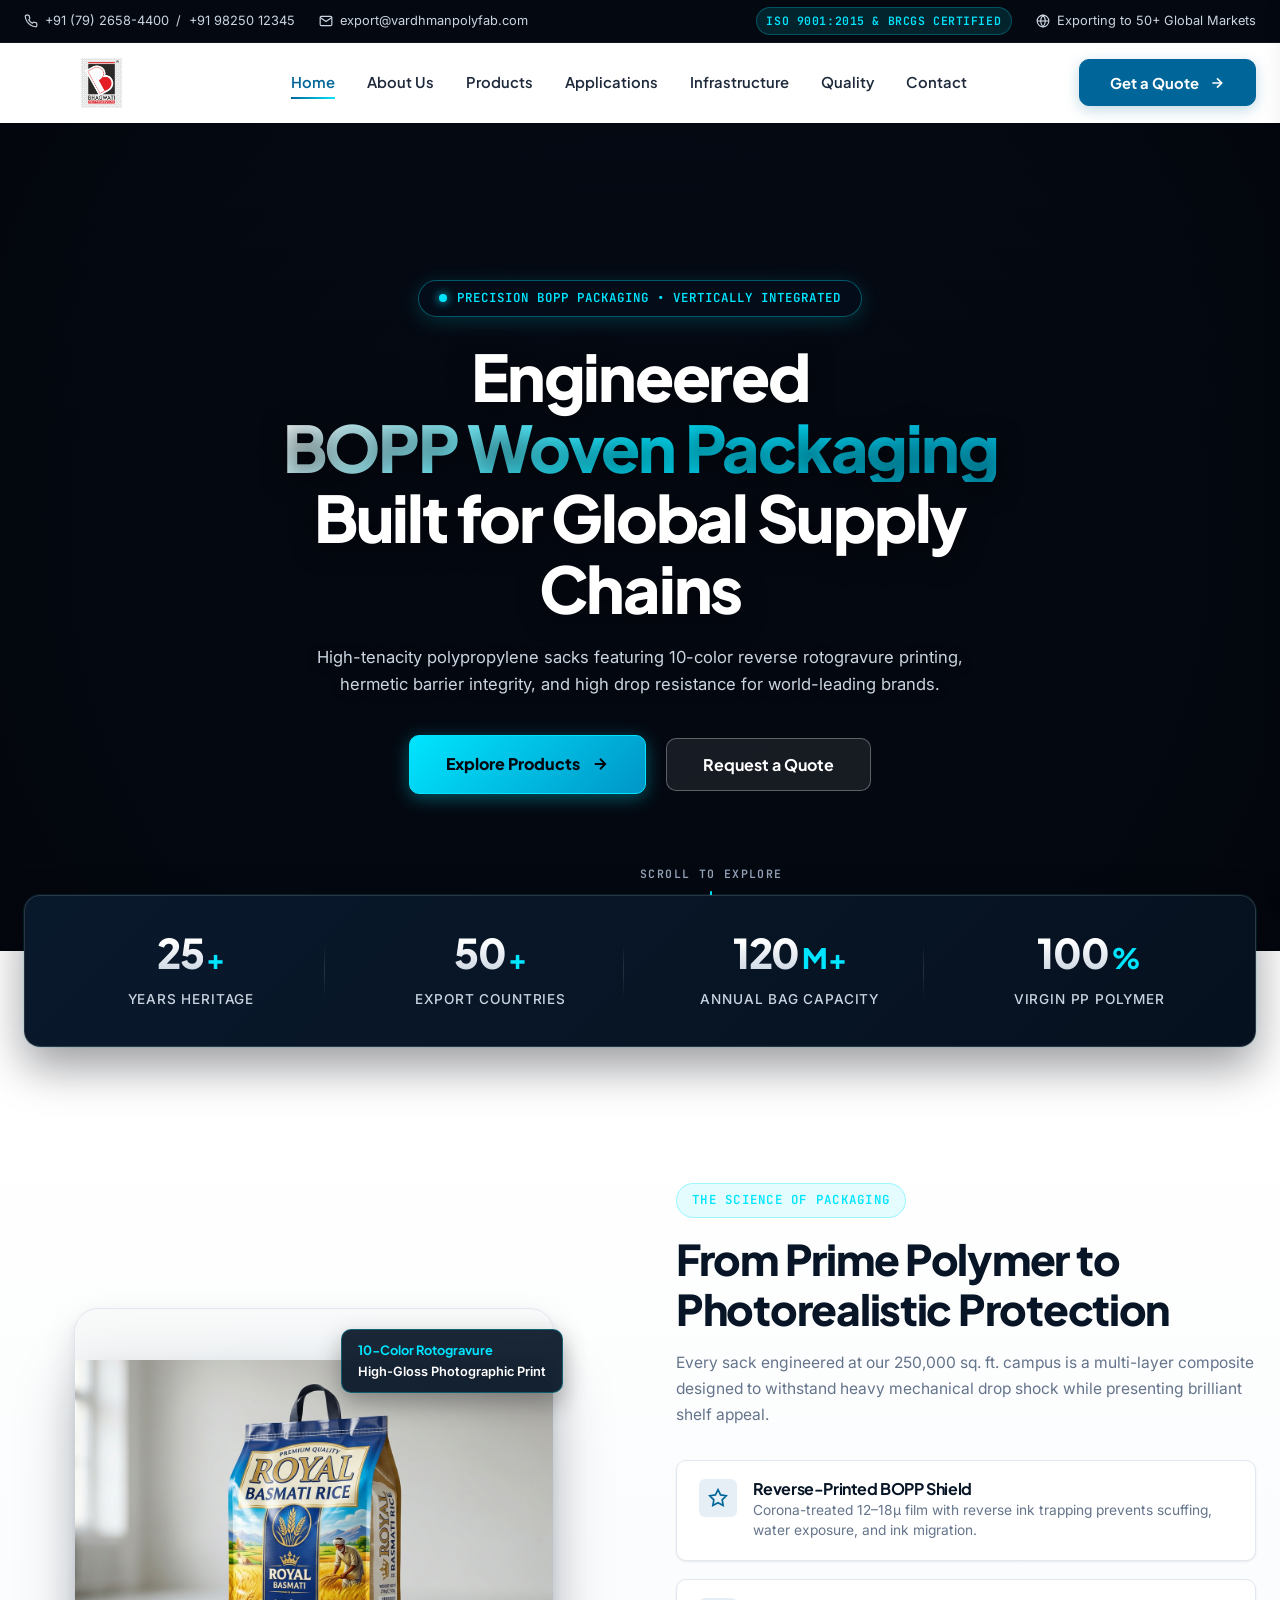
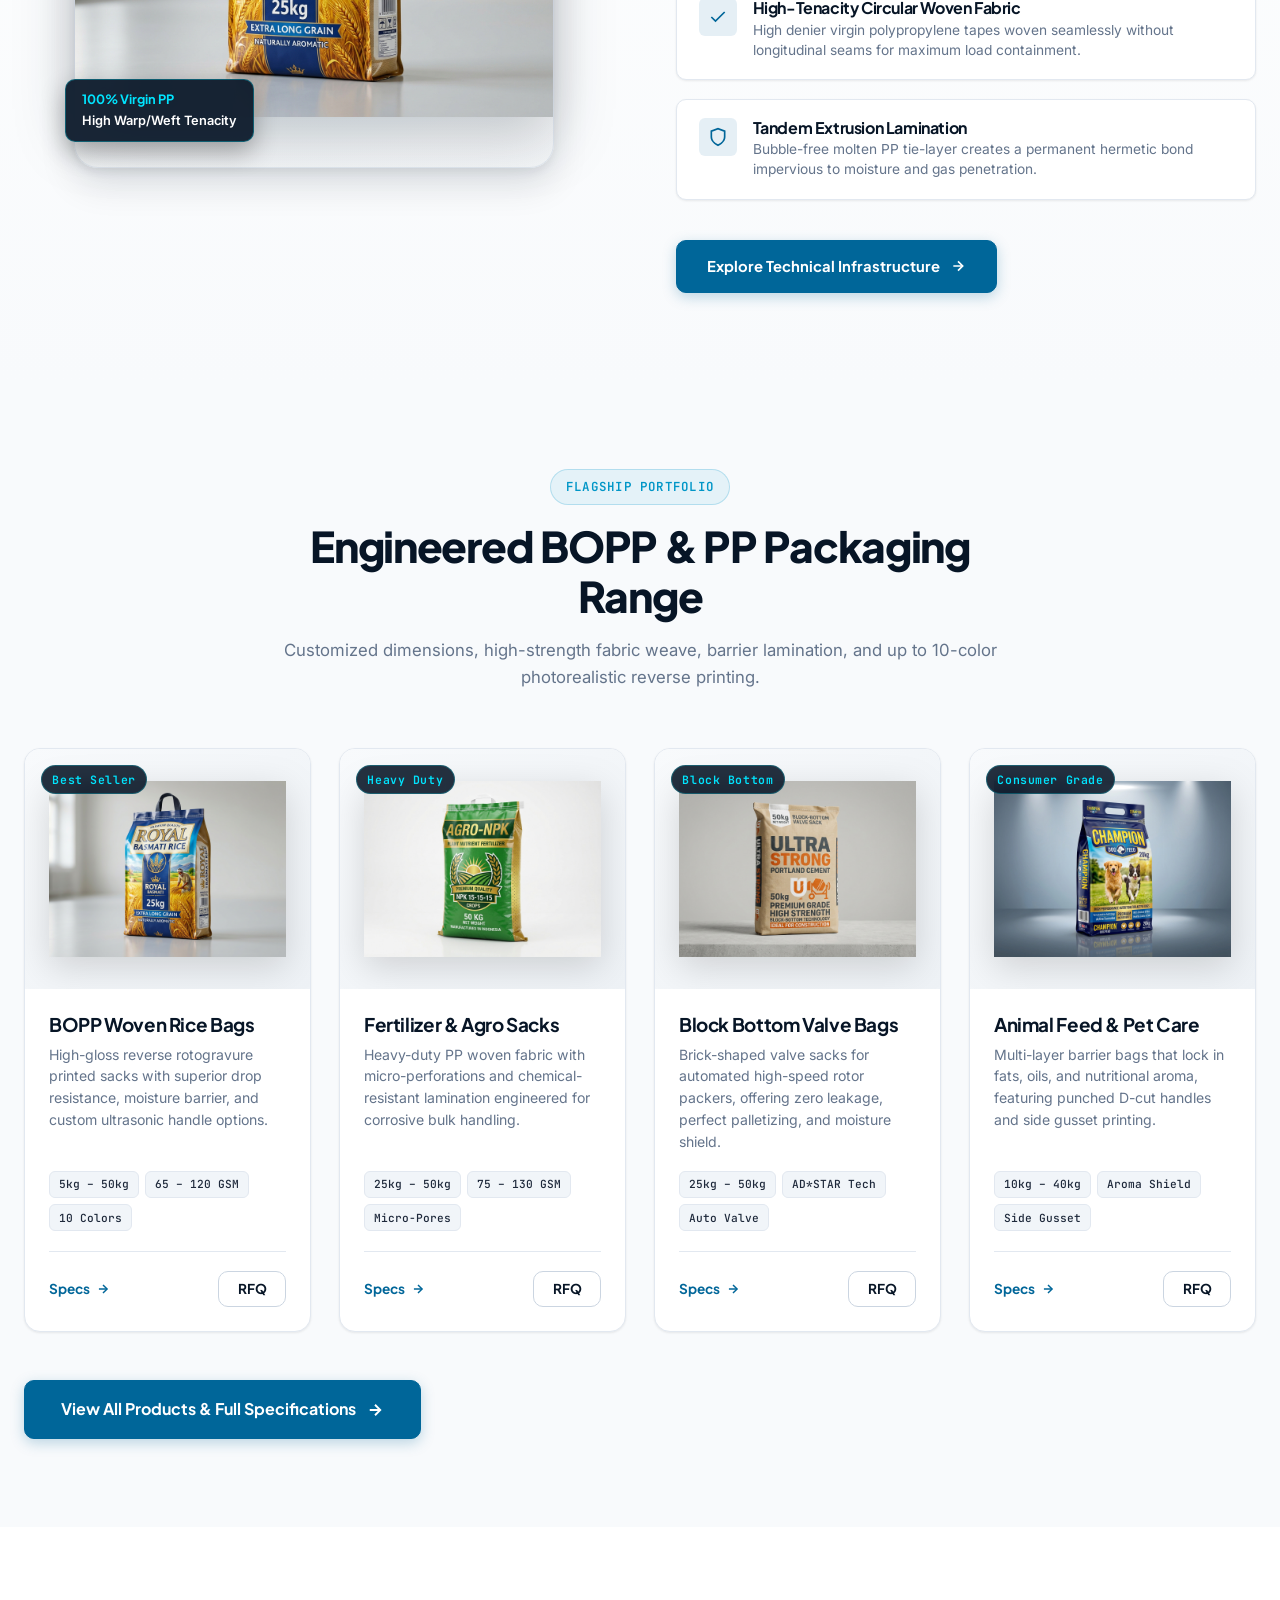
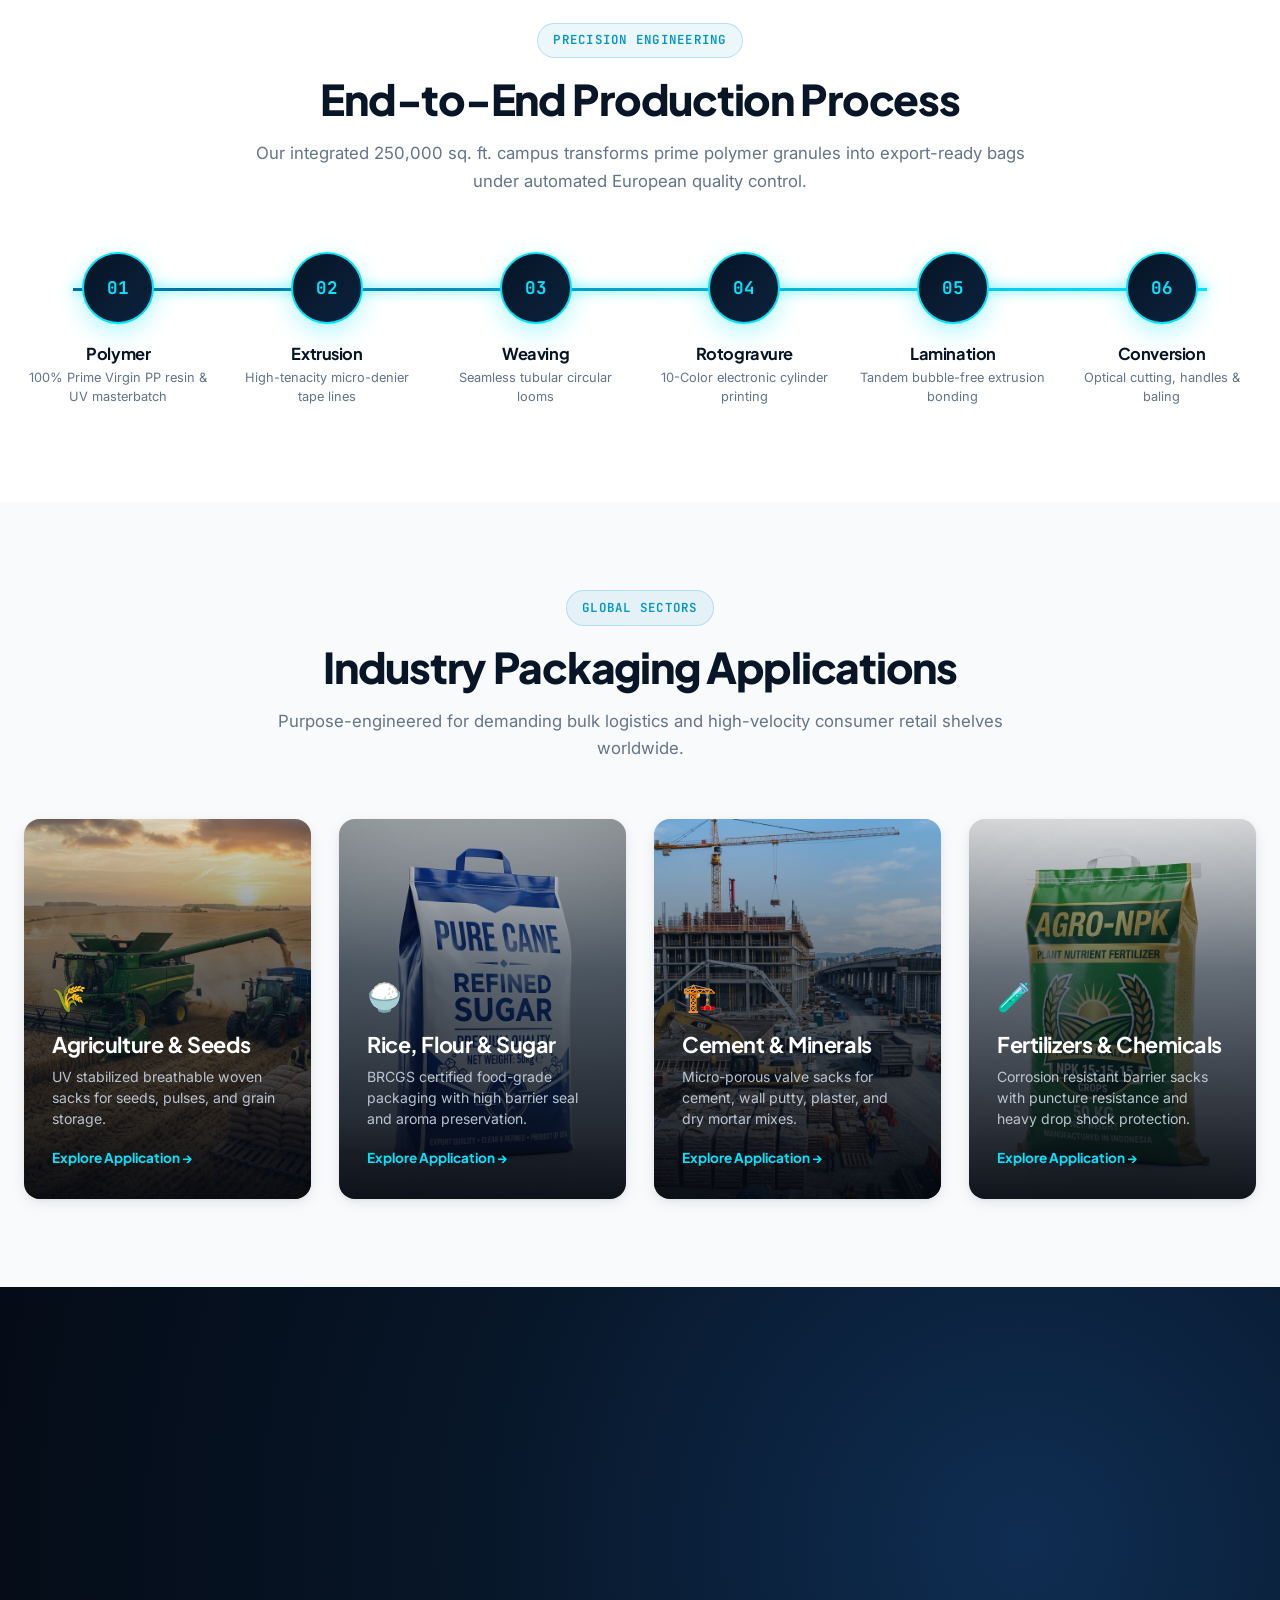
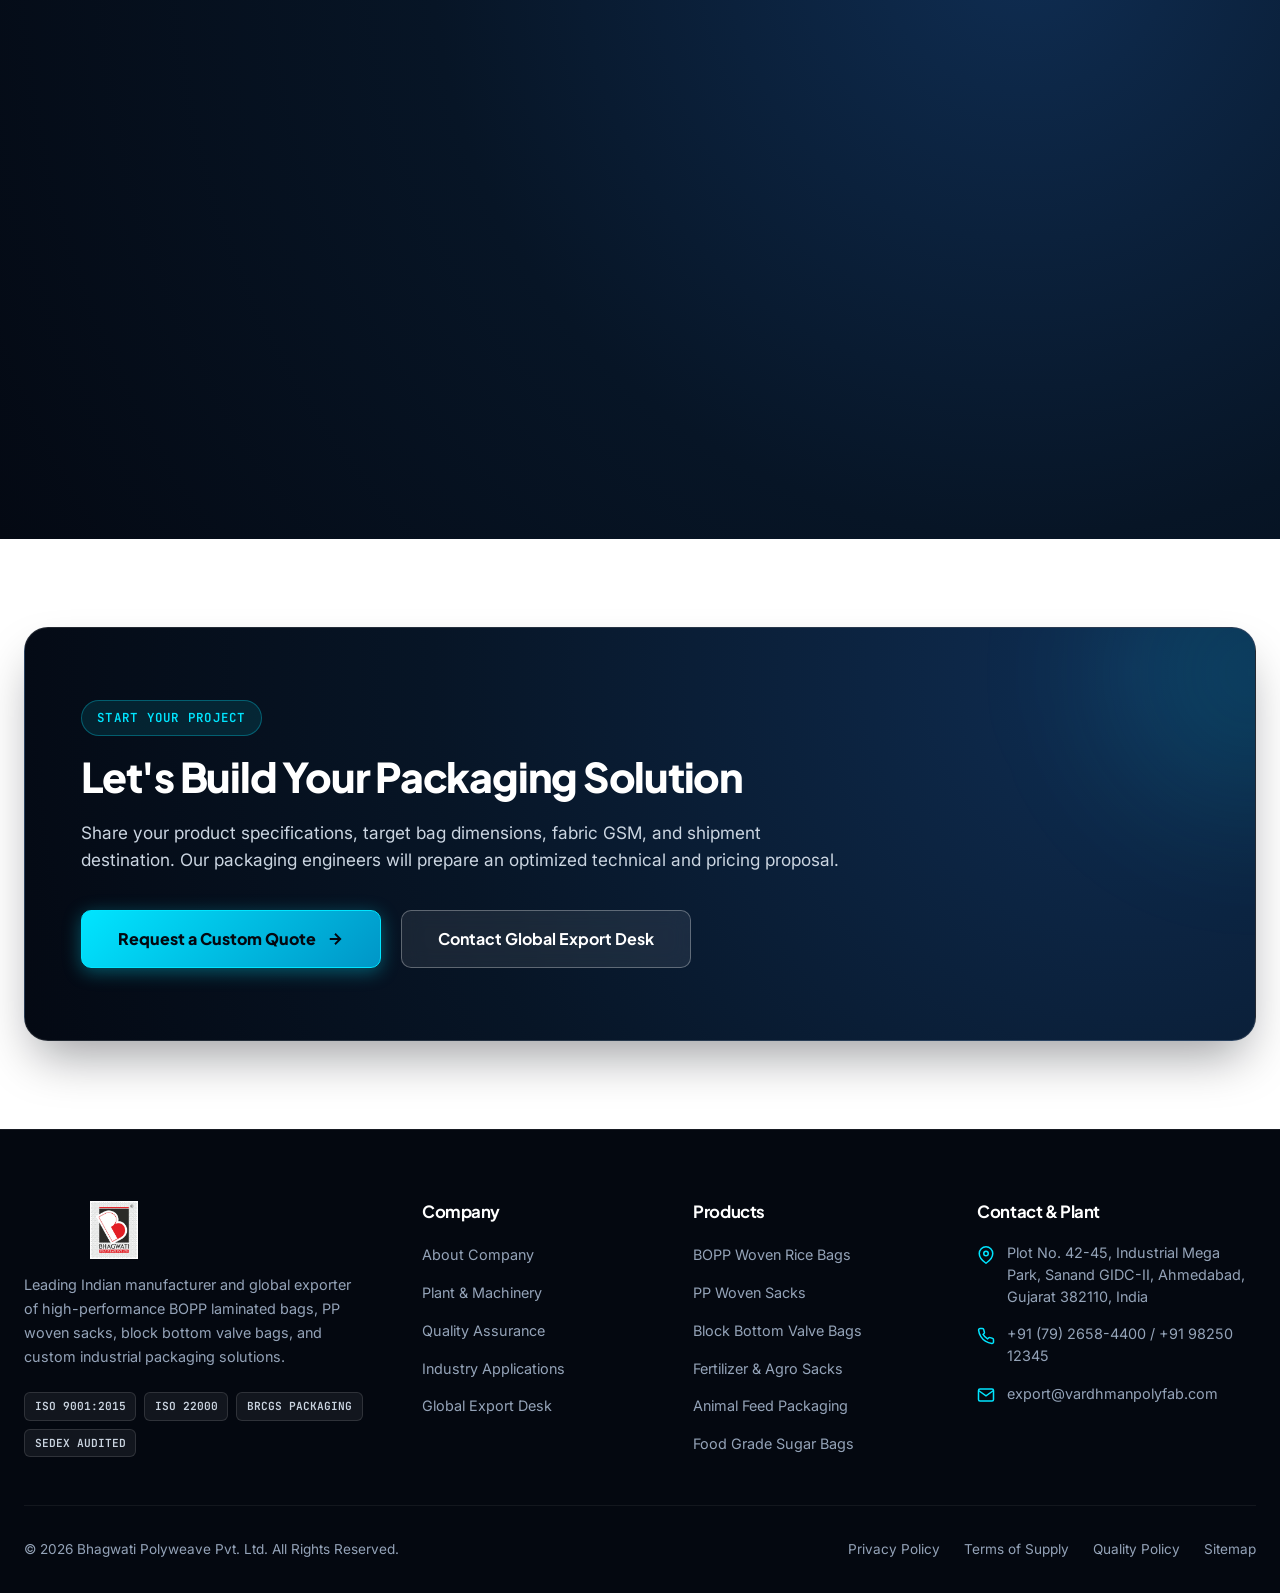
==== commit 1ef2232d: "video add" ====
--- a/index.html
+++ b/index.html
@@ -4,7 +4,7 @@
     <meta charset="UTF-8">
     <meta name="viewport" content="width=device-width, initial-scale=1.0">
     <title>Bhagwati Polyweave | Premium BOPP Woven Bags & Industrial Packaging Exporter</title>
-    <meta name="description" content="Bhagwati Polyweave Pvt. Ltd. is a premier Indian manufacturer and global exporter of high-tenacity BOPP laminated woven bags, PP woven sacks, and block-bottom valve bags. ISO 9001:2015 & BRCGS certified.">
+    <meta name="description" content="Bhagwati Polyweave Pvt. Ltd. is an Indian manufacturer and global exporter of high-tenacity BOPP laminated woven bags, PP woven sacks, and block-bottom valve bags. ISO 9001:2015 & BRCGS certified.">
     <meta name="keywords" content="BOPP woven bags, PP woven sacks manufacturer, Indian packaging exporter, block bottom valve bags, rice packaging bags, fertilizer woven sacks, cement bags, rotogravure printed bags, Bhagwati Polyweave">
     
     <!-- Open Graph Meta Tags -->
@@ -107,107 +107,42 @@
     </aside>
 
     <main>
-        <!-- ================= 1. JIRO-INSPIRED 3D HERO PRODUCT SHOWCASE ================= -->
-        <section class="hero-section">
-            <div class="hero-backdrop-glow"></div>
-            <div class="hero-backdrop-glow-secondary"></div>
-
-            <div class="container-fluid">
-                <div class="hero-grid">
-                    <!-- Left: High-Impact Typography & CTA -->
-                    <div class="hero-content">
-                        <div class="hero-badge-pill">
-                            <span class="hero-badge-pill-dot"></span>
-                            <span>Next-Gen BOPP Packaging • Vertically Integrated</span>
-                        </div>
-                        
-                        <h1 class="hero-title">
-                            Precision <span class="hero-title-glow">BOPP Woven Bags</span> Built for Global Logistics
-                        </h1>
-                        
-                        <p class="hero-subtitle">
-                            Engineered polypropylene packaging combining high-tenacity tensile strength, 100% moisture and gas barrier protection, and photorealistic 10-color reverse rotogravure printing for world-leading brands.
-                        </p>
-                        
-                        <div class="hero-cta-group">
-                            <a href="products.html" class="btn btn-cyan btn-lg">
-                                Explore Bag Portfolio
-                                <svg width="18" height="18" viewBox="0 0 24 24" fill="none" stroke="currentColor" stroke-width="2.5"><line x1="5" y1="12" x2="19" y2="12"></line><polyline points="12 5 19 12 12 19"></polyline></svg>
-                            </a>
-                            <button type="button" class="btn btn-outline-white btn-lg open-quote-modal" data-product="BOPP Woven Sacks">
-                                Request Technical RFQ
-                            </button>
-                        </div>
-                        
-                        <div class="hero-trust-pills">
-                            <div class="hero-trust-item">
-                                <svg width="18" height="18" viewBox="0 0 24 24" fill="none" stroke="currentColor" stroke-width="2.5"><polyline points="20 6 9 17 4 12"></polyline></svg>
-                                <span>100% Virgin PP Resin</span>
-                            </div>
-                            <div class="hero-trust-item">
-                                <svg width="18" height="18" viewBox="0 0 24 24" fill="none" stroke="currentColor" stroke-width="2.5"><polyline points="20 6 9 17 4 12"></polyline></svg>
-                                <span>10-Color HD Rotogravure</span>
-                            </div>
-                            <div class="hero-trust-item">
-                                <svg width="18" height="18" viewBox="0 0 24 24" fill="none" stroke="currentColor" stroke-width="2.5"><polyline points="20 6 9 17 4 12"></polyline></svg>
-                                <span>BRCGS & ISO 9001:2015</span>
-                            </div>
-                        </div>
-                    </div>
-                    
-                    <!-- Right: 2.5D / 3D Interactive Product Stage with Parallax Badges -->
-                    <div class="hero-stage-container" id="heroStageContainer">
-                        <div class="hero-stage-card">
-                            <div class="hero-stage-visual-wrap">
-                                <!-- Dynamic Floor Shadow -->
-                                <div class="hero-floor-shadow"></div>
-
-                                <!-- Real Product Main Image (Interactive 3D Tilt & Floating Physics) -->
-                                <img src="assets/images/bopp-rice-bag.jpg" alt="Premium BOPP Laminated Woven Rice Bag" class="hero-product-img" id="heroProductImg">
-
-                                <!-- Floating 3D Spec Badges (Parallax Depth translateZ) -->
-                                <div class="floating-3d-badge floating-badge-top-right" data-depth="1.5">
-                                    <div class="floating-badge-icon-box">
-                                        <svg width="16" height="16" viewBox="0 0 24 24" fill="none" stroke="currentColor" stroke-width="2"><path d="M12 2l3.09 6.26L22 9.27l-5 4.87 1.18 6.88L12 17.77l-6.18 3.25L7 14.14 2 9.27l6.91-1.01L12 2z"></path></svg>
-                                    </div>
-                                    <div class="floating-badge-info">
-                                        <strong>10-Color HD Gravure</strong>
-                                        <span>High-Gloss Rice Packaging</span>
-                                    </div>
-                                </div>
-
-                                <div class="floating-3d-badge floating-badge-bottom-left" data-depth="1.2">
-                                    <div class="floating-badge-icon-box gold">
-                                        <svg width="16" height="16" viewBox="0 0 24 24" fill="none" stroke="currentColor" stroke-width="2"><polyline points="20 6 9 17 4 12"></polyline></svg>
-                                    </div>
-                                    <div class="floating-badge-info">
-                                        <strong>100% Virgin Polymer</strong>
-                                        <span>Zero-Pinhole Extrusion Bond</span>
-                                    </div>
-                                </div>
-
-                                <div class="floating-3d-badge floating-badge-bottom-right" data-depth="1.8">
-                                    <div class="floating-badge-icon-box">
-                                        <svg width="16" height="16" viewBox="0 0 24 24" fill="none" stroke="currentColor" stroke-width="2"><circle cx="12" cy="12" r="10"></circle><polyline points="12 6 12 12 16 14"></polyline></svg>
-                                    </div>
-                                    <div class="floating-badge-info">
-                                        <strong>120M+ Bags / Year</strong>
-                                        <span>Automated High-Speed Looms</span>
-                                    </div>
-                                </div>
-                            </div>
-
-                            <!-- Hero Interactive Product Switcher -->
-                            <div class="hero-product-switcher">
-                                <button type="button" class="product-switch-tab active" data-product-key="rice">🌾 Rice Sacks</button>
-                                <button type="button" class="product-switch-tab" data-product-key="fertilizer">🧪 Fertilizer Bags</button>
-                                <button type="button" class="product-switch-tab" data-product-key="cement">🏗️ Cement Valve</button>
-                                <button type="button" class="product-switch-tab" data-product-key="feed">🐶 Animal Feed</button>
-                                <button type="button" class="product-switch-tab" data-product-key="sugar">🍚 Sugar Sacks</button>
-                            </div>
-                        </div>
-                    </div>
-                </div>
+        <!-- ================= 1. FULL-SCREEN CINEMATIC HERO VIDEO ================= -->
+        <section class="hero-cinematic-wrap">
+            <div class="hero-video-container">
+                <video class="hero-video-bg" src="assets/images/banner.mp4" autoplay muted loop playsinline preload="metadata"></video>
+            </div>
+            <div class="hero-cinematic-overlay"></div>
+
+            <div class="hero-cinematic-content">
+                <div class="hero-cinematic-badge">
+                    <span class="hero-cinematic-badge-dot"></span>
+                    <span>Precision BOPP Packaging • Vertically Integrated</span>
+                </div>
+                
+                <h1 class="hero-cinematic-title">
+                    Engineered <span class="hero-title-glow">BOPP Woven Packaging</span> Built for Global Supply Chains
+                </h1>
+                
+                <p class="hero-cinematic-subtitle">
+                    High-tenacity polypropylene sacks featuring 10-color reverse rotogravure printing, hermetic barrier integrity, and high drop resistance for world-leading brands.
+                </p>
+                
+                <div class="hero-cinematic-cta">
+                    <a href="products.html" class="btn btn-cyan btn-lg">
+                        Explore Products
+                        <svg width="18" height="18" viewBox="0 0 24 24" fill="none" stroke="currentColor" stroke-width="2.5"><line x1="5" y1="12" x2="19" y2="12"></line><polyline points="12 5 19 12 12 19"></polyline></svg>
+                    </a>
+                    <button type="button" class="btn btn-outline-white btn-lg open-quote-modal" data-product="BOPP Woven Sacks">
+                        Request a Quote
+                    </button>
+                </div>
+            </div>
+
+            <!-- Scroll To Explore Indicator -->
+            <div class="hero-scroll-indicator" title="Scroll to explore packaging solutions">
+                <span>SCROLL TO EXPLORE</span>
+                <div class="hero-scroll-line"></div>
             </div>
         </section>
 
@@ -249,51 +184,68 @@
             </div>
         </section>
 
-        <!-- ================= 3. SHORT ABOUT SECTION ================= -->
-        <section class="section bg-white" id="about">
+        <!-- ================= 3. PRODUCT STORY (EMERGENCE FROM VIDEO) ================= -->
+        <section class="product-story-section" id="product-story">
             <div class="container">
-                <div class="about-grid">
-                    <div class="about-image-wrapper reveal-init">
-                        <div class="about-main-img">
-                            <img src="assets/images/plant-machinery.jpg" alt="Bhagwati Polyweave circular loom manufacturing floor" width="600" height="420">
-                        </div>
-                        <div class="about-experience-badge">
-                            <strong>25+</strong>
-                            <span>Years of Global Trust</span>
-                        </div>
-                    </div>
-                    
-                    <div class="about-content reveal-init">
-                        <span class="section-tag cyan">Manufacturing Excellence</span>
-                        <h2 class="section-title">World-Class Woven Packaging for Demanding Global Supply Chains</h2>
+                <div class="product-story-grid">
+                    <!-- Emerging Real BOPP Bag Visual -->
+                    <div class="product-story-visual reveal-init">
+                        <div class="product-story-stage">
+                            <img src="assets/images/bopp-rice-bag.jpg" alt="Bhagwati Polyweave BOPP Woven Sack" class="product-story-img">
+                            
+                            <div class="product-story-badge badge-top">
+                                <strong>10-Color Rotogravure</strong>
+                                <span>High-Gloss Photographic Print</span>
+                            </div>
+                            <div class="product-story-badge badge-bottom">
+                                <strong>100% Virgin PP</strong>
+                                <span>High Warp/Weft Tenacity</span>
+                            </div>
+                        </div>
+                    </div>
+
+                    <!-- Story Content & Technical Highlights -->
+                    <div class="product-story-content reveal-init">
+                        <span class="section-tag cyan">The Science of Packaging</span>
+                        <h2 class="section-title">From Prime Polymer to Photorealistic Protection</h2>
                         <p>
-                            Operating from a 250,000 sq. ft. vertically integrated manufacturing campus in Gujarat, India, Bhagwati Polyweave engineers high-performance Biaxially Oriented Polypropylene (BOPP) laminated woven bags and polypropylene sacks for global industries.
+                            Every sack engineered at our 250,000 sq. ft. campus is a multi-layer composite designed to withstand heavy mechanical drop shock while presenting brilliant shelf appeal.
                         </p>
-                        <p>
-                            Equipped with high-tenacity European tape extrusion lines, circular looms, and 10-color electronic rotogravure presses, we supply packaging that delivers superior tensile break resistance, zero pinhole leakage, and brilliant shelf appeal.
-                        </p>
-                        
-                        <ul class="checklist">
-                            <li class="checklist-item">
-                                <svg width="18" height="18" viewBox="0 0 24 24" fill="none" stroke="currentColor" stroke-width="2.5"><polyline points="20 6 9 17 4 12"></polyline></svg>
-                                <span>Zero-Defect Circular Weaving</span>
-                            </li>
-                            <li class="checklist-item">
-                                <svg width="18" height="18" viewBox="0 0 24 24" fill="none" stroke="currentColor" stroke-width="2.5"><polyline points="20 6 9 17 4 12"></polyline></svg>
-                                <span>Photorealistic HD Rotogravure</span>
-                            </li>
-                            <li class="checklist-item">
-                                <svg width="18" height="18" viewBox="0 0 24 24" fill="none" stroke="currentColor" stroke-width="2.5"><polyline points="20 6 9 17 4 12"></polyline></svg>
-                                <span>BRCGS Food-Grade Standards</span>
-                            </li>
-                            <li class="checklist-item">
-                                <svg width="18" height="18" viewBox="0 0 24 24" fill="none" stroke="currentColor" stroke-width="2.5"><polyline points="20 6 9 17 4 12"></polyline></svg>
-                                <span>Global Direct Port Logistics</span>
-                            </li>
-                        </ul>
-                        
+
+                        <div class="story-pill-list">
+                            <div class="story-pill-item">
+                                <div class="story-pill-icon">
+                                    <svg width="20" height="20" viewBox="0 0 24 24" fill="none" stroke="currentColor" stroke-width="2"><path d="M12 2l3.09 6.26L22 9.27l-5 4.87 1.18 6.88L12 17.77l-6.18 3.25L7 14.14 2 9.27l6.91-1.01L12 2z"></path></svg>
+                                </div>
+                                <div class="story-pill-info">
+                                    <h4>Reverse-Printed BOPP Shield</h4>
+                                    <p>Corona-treated 12–18µ film with reverse ink trapping prevents scuffing, water exposure, and ink migration.</p>
+                                </div>
+                            </div>
+
+                            <div class="story-pill-item">
+                                <div class="story-pill-icon">
+                                    <svg width="20" height="20" viewBox="0 0 24 24" fill="none" stroke="currentColor" stroke-width="2"><polyline points="20 6 9 17 4 12"></polyline></svg>
+                                </div>
+                                <div class="story-pill-info">
+                                    <h4>High-Tenacity Circular Woven Fabric</h4>
+                                    <p>High denier virgin polypropylene tapes woven seamlessly without longitudinal seams for maximum load containment.</p>
+                                </div>
+                            </div>
+
+                            <div class="story-pill-item">
+                                <div class="story-pill-icon">
+                                    <svg width="20" height="20" viewBox="0 0 24 24" fill="none" stroke="currentColor" stroke-width="2"><path d="M12 22s8-4 8-10V5l-8-3-8 3v7c0 6 8 10 8 10z"></path></svg>
+                                </div>
+                                <div class="story-pill-info">
+                                    <h4>Tandem Extrusion Lamination</h4>
+                                    <p>Bubble-free molten PP tie-layer creates a permanent hermetic bond impervious to moisture and gas penetration.</p>
+                                </div>
+                            </div>
+                        </div>
+
                         <a href="about.html" class="btn btn-primary">
-                            Learn More About Us
+                            Explore Technical Infrastructure
                             <svg width="16" height="16" viewBox="0 0 24 24" fill="none" stroke="currentColor" stroke-width="2.5"><line x1="5" y1="12" x2="19" y2="12"></line><polyline points="12 5 19 12 12 19"></polyline></svg>
                         </a>
                     </div>
@@ -301,11 +253,11 @@
             </div>
         </section>
 
-        <!-- ================= 4. FEATURED PRODUCTS (4 3D HOVER CARDS) ================= -->
+        <!-- ================= 4. FEATURED PRODUCTS (4 3D CARDS) ================= -->
         <section class="section bg-light" id="products">
             <div class="container">
                 <div class="section-header text-center reveal-init">
-                    <span class="section-tag">Featured Packaging</span>
+                    <span class="section-tag">Flagship Portfolio</span>
                     <h2 class="section-title">Engineered BOPP & PP Packaging Range</h2>
                     <p class="section-desc">
                         Customized dimensions, high-strength fabric weave, barrier lamination, and up to 10-color photorealistic reverse printing.
@@ -601,13 +553,13 @@
                 <div class="cta-banner reveal-init">
                     <div class="cta-content">
                         <span class="section-tag cyan">Start Your Project</span>
-                        <h2>Ready to Elevate Your Product Packaging?</h2>
+                        <h2>Let's Build Your Packaging Solution</h2>
                         <p>
                             Share your product specifications, target bag dimensions, fabric GSM, and shipment destination. Our packaging engineers will prepare an optimized technical and pricing proposal.
                         </p>
                         <div class="cta-buttons">
                             <button type="button" class="btn btn-cyan btn-lg open-quote-modal" data-product="General BOPP RFQ">
-                                Request Custom Quote
+                                Request a Custom Quote
                                 <svg width="18" height="18" viewBox="0 0 24 24" fill="none" stroke="currentColor" stroke-width="2.5"><line x1="5" y1="12" x2="19" y2="12"></line><polyline points="12 5 19 12 12 19"></polyline></svg>
                             </button>
                             <a href="contact.html" class="btn btn-outline-white btn-lg">
--- a/assets/css/style.css
+++ b/assets/css/style.css
@@ -1,6 +1,6 @@
 /* ==========================================================================
    BHAGWATI POLYWEAVE / VARDHMAN POLYFAB - INDUSTRIAL LUXURY DESIGN SYSTEM
-   Jiro-Inspired 3D BOPP Packaging Landing Page & Enterprise B2B Stylesheet
+   Cinematic Full-Screen Video Hero & Avadh/Jiro-Inspired 3D Motion Architecture
    ========================================================================== */
 
 @import url('https://fonts.googleapis.com/css2?family=Inter:wght@300;400;500;600;700&family=Plus+Jakarta+Sans:ital,wght@0,400;0,500;0,600;0,700;0,800;1,700&family=JetBrains+Mono:wght@400;500;600;700&display=swap');
@@ -39,8 +39,8 @@
     /* Borders & Accents */
     --border-light: #E2E8F0;
     --border-medium: #CBD5E1;
-    --border-dark: rgba(255, 255, 255, 0.1);
-    --border-dark-hover: rgba(0, 229, 255, 0.4);
+    --border-dark: rgba(255, 255, 255, 0.12);
+    --border-dark-hover: rgba(0, 229, 255, 0.45);
     --border-gold: rgba(212, 163, 115, 0.3);
 
     /* Shadows & 3D Lighting */
@@ -105,7 +105,7 @@
     transition: var(--transition-fast);
 }
 
-img {
+img, video {
     max-width: 100%;
     height: auto;
     display: block;
@@ -125,9 +125,9 @@
     letter-spacing: -0.025em;
 }
 
-h1 { font-size: clamp(2.4rem, 4.2vw + 0.8rem, 3.85rem); font-weight: 800; line-height: 1.08; letter-spacing: -0.035em; }
+h1 { font-size: clamp(2.4rem, 4.5vw + 0.5rem, 4.25rem); font-weight: 800; line-height: 1.08; letter-spacing: -0.035em; }
 h2 { font-size: clamp(1.85rem, 2.8vw + 0.5rem, 2.65rem); font-weight: 800; line-height: 1.18; letter-spacing: -0.03em; }
-h3 { font-size: clamp(1.25rem, 1.6vw + 0.25rem, 1.6rem); font-weight: 700; letter-spacing: -0.02em; }
+h3 { font-size: clamp(1.25rem, 1.6vw + 0.25rem, 1.65rem); font-weight: 700; letter-spacing: -0.02em; }
 h4 { font-size: 1.15rem; font-weight: 700; }
 h5 { font-size: 1rem; font-weight: 600; }
 
@@ -167,7 +167,7 @@
 }
 
 .section {
-    padding: 5rem 0;
+    padding: 5.5rem 0;
     position: relative;
 }
 
@@ -176,7 +176,7 @@
 }
 
 .section-lg {
-    padding: 6.5rem 0;
+    padding: 7rem 0;
 }
 
 .bg-light { background-color: var(--bg-light); }
@@ -187,13 +187,13 @@
 
 /* ================= 5. SECTION HEADERS & TAGS ================= */
 .section-header {
-    margin-bottom: 3.25rem;
+    margin-bottom: 3.5rem;
     position: relative;
 }
 
 .section-header.text-center {
     text-align: center;
-    max-width: 760px;
+    max-width: 780px;
     margin-left: auto;
     margin-right: auto;
 }
@@ -257,7 +257,7 @@
     font-family: var(--font-heading);
     font-size: 0.925rem;
     font-weight: 700;
-    padding: 0.85rem 1.75rem;
+    padding: 0.85rem 1.85rem;
     border-radius: var(--radius-md);
     border: 1.5px solid transparent;
     cursor: pointer;
@@ -297,20 +297,6 @@
     box-shadow: 0 8px 22px rgba(0, 102, 153, 0.4);
 }
 
-.btn-accent {
-    background: linear-gradient(135deg, #F59E0B 0%, #D97706 100%);
-    color: #071526;
-    border-color: #F59E0B;
-    box-shadow: 0 4px 16px rgba(245, 158, 11, 0.3);
-}
-
-.btn-accent:hover {
-    background: linear-gradient(135deg, #FBBF24 0%, #D97706 100%);
-    border-color: #FBBF24;
-    transform: translateY(-2px);
-    box-shadow: 0 8px 24px rgba(245, 158, 11, 0.45);
-}
-
 .btn-cyan {
     background: linear-gradient(135deg, #00E5FF 0%, #0096C7 100%);
     color: #040810;
@@ -321,7 +307,7 @@
 
 .btn-cyan:hover {
     transform: translateY(-2px);
-    box-shadow: 0 8px 28px rgba(0, 229, 255, 0.55);
+    box-shadow: 0 8px 28px rgba(0, 229, 255, 0.6);
 }
 
 .btn-outline {
@@ -339,10 +325,10 @@
 }
 
 .btn-outline-white {
-    background-color: rgba(255, 255, 255, 0.05);
+    background-color: rgba(255, 255, 255, 0.08);
     color: var(--text-white);
-    border-color: rgba(255, 255, 255, 0.25);
-    backdrop-filter: blur(8px);
+    border-color: rgba(255, 255, 255, 0.3);
+    backdrop-filter: blur(10px);
 }
 
 .btn-outline-white:hover {
@@ -350,7 +336,7 @@
     color: var(--primary-navy);
     border-color: var(--text-white);
     transform: translateY(-2px);
-    box-shadow: 0 8px 24px rgba(255, 255, 255, 0.2);
+    box-shadow: 0 8px 24px rgba(255, 255, 255, 0.25);
 }
 
 .btn-sm {
@@ -578,69 +564,85 @@
     color: var(--brand-blue);
 }
 
-/* ================= 8. JIRO-INSPIRED 3D HERO PRODUCT SHOWCASE ================= */
-.hero-section {
-    position: relative;
-    background: radial-gradient(circle at 75% 25%, #0F2D52 0%, #08172C 45%, #040913 100%);
+/* ================= 8. FULL-SCREEN CINEMATIC HERO VIDEO ================= */
+.hero-cinematic-wrap {
+    position: relative;
+    width: 100%;
+    height: 92vh;
+    min-height: 640px;
+    max-height: 900px;
+    overflow: hidden;
+    background-color: var(--bg-darker);
+    display: flex;
+    align-items: center;
+    justify-content: center;
+    will-change: transform, opacity;
+}
+
+.hero-video-container {
+    position: absolute;
+    top: 0;
+    left: 0;
+    width: 100%;
+    height: 100%;
+    overflow: hidden;
+    z-index: 1;
+    transition: transform 0.1s linear;
+}
+
+.hero-video-bg {
+    width: 100%;
+    height: 100%;
+    object-fit: cover;
+    object-position: center center;
+    opacity: 0;
+    transition: opacity 1.2s ease;
+}
+
+.hero-video-bg.loaded {
+    opacity: 1;
+}
+
+.hero-cinematic-overlay {
+    position: absolute;
+    top: 0;
+    left: 0;
+    width: 100%;
+    height: 100%;
+    background: radial-gradient(circle at 50% 50%, rgba(4, 9, 19, 0.45) 0%, rgba(4, 8, 16, 0.78) 70%, rgba(3, 6, 12, 0.95) 100%),
+                linear-gradient(180deg, rgba(7, 21, 38, 0.4) 0%, transparent 40%, rgba(4, 8, 16, 0.88) 100%);
+    z-index: 2;
+    pointer-events: none;
+}
+
+.hero-cinematic-content {
+    position: relative;
+    z-index: 3;
+    max-width: 860px;
+    text-align: center;
+    padding: 0 1.5rem;
     color: var(--text-white);
-    padding: 5.5rem 0 6.5rem;
-    overflow: hidden;
-}
-
-.hero-backdrop-glow {
-    position: absolute;
-    width: 650px;
-    height: 650px;
-    border-radius: 50%;
-    background: radial-gradient(circle, rgba(0, 229, 255, 0.16) 0%, rgba(0, 102, 153, 0.09) 45%, transparent 70%);
-    top: 50%;
-    right: 10%;
-    transform: translateY(-50%);
-    filter: blur(65px);
-    pointer-events: none;
-    transition: transform 0.2s cubic-bezier(0.16, 1, 0.3, 1);
-    animation: pulseGlow 8s ease-in-out infinite alternate;
-}
-
-.hero-backdrop-glow-secondary {
-    position: absolute;
-    width: 450px;
-    height: 450px;
-    border-radius: 50%;
-    background: radial-gradient(circle, rgba(212, 163, 115, 0.1) 0%, transparent 65%);
-    bottom: 5%;
-    left: 5%;
-    filter: blur(55px);
-    pointer-events: none;
-}
-
-.hero-grid {
-    display: grid;
-    grid-template-columns: 1.05fr 0.95fr;
-    gap: 3.5rem;
-    align-items: center;
-    position: relative;
-    z-index: 2;
-}
-
-.hero-content {
-    position: relative;
-}
-
-.hero-badge-pill {
+    will-change: transform, opacity;
+    transition: transform 0.1s linear, opacity 0.1s linear;
+}
+
+.hero-cinematic-badge {
     display: inline-flex;
     align-items: center;
-    gap: 0.65rem;
-    background: rgba(255, 255, 255, 0.06);
-    border: 1px solid rgba(0, 229, 255, 0.3);
-    padding: 0.45rem 1.15rem;
+    gap: 0.6rem;
+    background: rgba(4, 15, 28, 0.7);
+    border: 1px solid rgba(0, 229, 255, 0.35);
+    padding: 0.45rem 1.25rem;
     border-radius: var(--radius-full);
     margin-bottom: 1.5rem;
-    backdrop-filter: blur(10px);
-    box-shadow: 0 4px 20px rgba(0, 229, 255, 0.12);
-}
-
-.hero-badge-pill-dot {
+    backdrop-filter: blur(12px);
+    box-shadow: 0 4px 20px rgba(0, 229, 255, 0.18);
+    opacity: 0;
+    transform: translateY(20px);
+    animation: heroFadeUp 0.8s cubic-bezier(0.16, 1, 0.3, 1) 0.2s forwards;
+}
+
+.hero-cinematic-badge-dot {
     width: 8px;
     height: 8px;
     border-radius: 50%;
@@ -649,7 +651,7 @@
     animation: pulseDot 2s ease-in-out infinite;
 }
 
-.hero-badge-pill span {
+.hero-cinematic-badge span {
     font-family: var(--font-mono);
     font-size: 0.78rem;
     font-weight: 600;
@@ -658,283 +660,104 @@
     text-transform: uppercase;
 }
 
-.hero-title {
+.hero-cinematic-title {
     color: var(--text-white);
-    margin-bottom: 1.35rem;
-    font-size: clamp(2.35rem, 3.8vw + 0.6rem, 3.65rem);
-    line-height: 1.12;
+    font-size: clamp(2.35rem, 4.4vw + 0.5rem, 4.15rem);
+    line-height: 1.1;
     letter-spacing: -0.035em;
-}
-
-.hero-title-highlight {
-    background: linear-gradient(135deg, #FFFFFF 0%, #E2E8F0 50%, #94A3B8 100%);
-    -webkit-background-clip: text;
-    -webkit-text-fill-color: transparent;
+    margin-bottom: 1.25rem;
+    text-shadow: 0 4px 25px rgba(0, 0, 0, 0.6);
+    opacity: 0;
+    transform: translateY(24px);
+    animation: heroFadeUp 0.8s cubic-bezier(0.16, 1, 0.3, 1) 0.4s forwards;
 }
 
 .hero-title-glow {
-    background: linear-gradient(135deg, #00E5FF 0%, #00B4D8 50%, #D4A373 100%);
+    background: linear-gradient(135deg, #FFFFFF 0%, #00E5FF 50%, #00B4D8 100%);
     -webkit-background-clip: text;
     -webkit-text-fill-color: transparent;
     display: inline-block;
 }
 
-.hero-subtitle {
-    font-size: 1.125rem;
+.hero-cinematic-subtitle {
+    font-size: clamp(1rem, 1.3vw, 1.2rem);
     line-height: 1.65;
     color: var(--text-white-dim);
-    margin-bottom: 2.25rem;
-    max-width: 560px;
-}
-
-.hero-cta-group {
-    display: flex;
-    align-items: center;
+    margin: 0 auto 2.25rem;
+    max-width: 680px;
+    text-shadow: 0 2px 10px rgba(0, 0, 0, 0.5);
+    opacity: 0;
+    transform: translateY(24px);
+    animation: heroFadeUp 0.8s cubic-bezier(0.16, 1, 0.3, 1) 0.6s forwards;
+}
+
+.hero-cinematic-cta {
+    display: flex;
+    align-items: center;
+    justify-content: center;
     gap: 1.25rem;
     flex-wrap: wrap;
-    margin-bottom: 2.5rem;
-}
-
-.hero-trust-pills {
-    display: flex;
-    align-items: center;
-    gap: 1.75rem;
-    padding-top: 2rem;
-    border-top: 1px solid rgba(255, 255, 255, 0.1);
-    flex-wrap: wrap;
-}
-
-.hero-trust-item {
-    display: flex;
-    align-items: center;
-    gap: 0.55rem;
-    font-size: 0.85rem;
+    opacity: 0;
+    transform: translateY(24px);
+    animation: heroFadeUp 0.8s cubic-bezier(0.16, 1, 0.3, 1) 0.8s forwards;
+}
+
+/* Scroll To Explore Indicator */
+.hero-scroll-indicator {
+    position: absolute;
+    bottom: 2rem;
+    left: 50%;
+    transform: translateX(-50%);
+    z-index: 3;
+    display: flex;
+    flex-direction: column;
+    align-items: center;
+    gap: 0.5rem;
+    color: var(--text-white-muted);
+    font-family: var(--font-mono);
+    font-size: 0.72rem;
     font-weight: 600;
-    color: var(--text-white-dim);
-}
-
-.hero-trust-item svg {
+    letter-spacing: 0.12em;
+    text-transform: uppercase;
+    opacity: 0;
+    animation: heroFadeUp 0.8s cubic-bezier(0.16, 1, 0.3, 1) 1s forwards;
+    cursor: pointer;
+    transition: color 0.2s ease;
+}
+
+.hero-scroll-indicator:hover {
     color: var(--accent-cyan);
-    flex-shrink: 0;
-}
-
-/* ================= 9. 2.5D / 3D HERO PRODUCT STAGE ================= */
-.hero-stage-container {
-    perspective: 1400px;
-    position: relative;
+}
+
+.hero-scroll-line {
+    width: 2px;
+    height: 28px;
+    background: rgba(255, 255, 255, 0.2);
+    position: relative;
+    overflow: hidden;
+    border-radius: var(--radius-full);
+}
+
+.hero-scroll-line::after {
+    content: '';
+    position: absolute;
+    top: 0;
+    left: 0;
     width: 100%;
-    max-width: 560px;
-    margin: 0 auto;
-}
-
-.hero-stage-card {
-    position: relative;
-    transform-style: preserve-3d;
-    transition: transform 0.15s cubic-bezier(0.16, 1, 0.3, 1);
-    padding: 1.75rem;
-    border-radius: var(--radius-xl);
-    background: linear-gradient(145deg, rgba(15, 35, 60, 0.65) 0%, rgba(6, 15, 28, 0.88) 100%);
-    border: 1px solid rgba(255, 255, 255, 0.14);
-    box-shadow: 0 35px 70px -15px rgba(0, 0, 0, 0.7), inset 0 1px 0 rgba(255, 255, 255, 0.18);
-    backdrop-filter: blur(18px);
-    -webkit-backdrop-filter: blur(18px);
-}
-
-.hero-stage-visual-wrap {
-    position: relative;
-    height: 430px;
-    display: flex;
-    align-items: center;
-    justify-content: center;
-    overflow: visible;
-    transform-style: preserve-3d;
-}
-
-.hero-product-img {
-    max-height: 385px;
-    width: auto;
-    object-fit: contain;
-    filter: drop-shadow(0 25px 35px rgba(0, 0, 0, 0.7)) drop-shadow(0 0 30px rgba(0, 229, 255, 0.22));
-    animation: floatBag 6s ease-in-out infinite;
-    transform-origin: center center;
-    transition: transform 0.6s cubic-bezier(0.34, 1.56, 0.64, 1), opacity 0.4s ease, filter 0.4s ease;
-    user-select: none;
-    -webkit-user-drag: none;
-    transform-style: preserve-3d;
-}
-
-/* Product switching animations */
-.hero-product-img.switching-out {
-    opacity: 0;
-    transform: scale(0.85) rotateY(-18deg) translateY(20px);
-}
-
-.hero-product-img.switching-in {
-    opacity: 1;
-    transform: scale(1) rotateY(0deg) translateY(0px);
-}
-
-.hero-floor-shadow {
-    position: absolute;
-    bottom: 12px;
-    width: 68%;
-    height: 28px;
-    background: radial-gradient(ellipse at center, rgba(0, 0, 0, 0.75) 0%, transparent 70%);
-    border-radius: 50%;
-    transform: rotateX(65deg);
-    pointer-events: none;
-    transition: transform 0.2s ease, opacity 0.2s ease;
-    animation: shadowPulse 6s ease-in-out infinite;
-}
-
-/* 3D Floating Badges */
-.floating-3d-badge {
-    position: absolute;
-    background: rgba(9, 21, 38, 0.92);
-    border: 1px solid rgba(255, 255, 255, 0.16);
-    backdrop-filter: blur(14px);
-    -webkit-backdrop-filter: blur(14px);
-    padding: 0.65rem 1.05rem;
-    border-radius: var(--radius-md);
-    display: flex;
-    align-items: center;
-    gap: 0.75rem;
-    box-shadow: 0 14px 30px rgba(0, 0, 0, 0.5), 0 0 25px rgba(0, 229, 255, 0.15);
-    z-index: 10;
-    transition: transform 0.25s ease, border-color 0.25s ease;
-    pointer-events: auto;
-}
-
-.floating-3d-badge:hover {
-    border-color: var(--accent-cyan);
-    box-shadow: 0 18px 40px rgba(0, 0, 0, 0.6), 0 0 35px rgba(0, 229, 255, 0.35);
-}
-
-.floating-badge-top-right {
-    top: 15px;
-    right: -15px;
-    transform: translateZ(60px);
-    animation: floatBadgeSlow 5.5s ease-in-out infinite alternate;
-}
-
-.floating-badge-bottom-left {
-    bottom: 25px;
-    left: -15px;
-    transform: translateZ(40px);
-    animation: floatBadgeFast 4.8s ease-in-out infinite alternate;
-}
-
-.floating-badge-bottom-right {
-    bottom: 60px;
-    right: -10px;
-    transform: translateZ(70px);
-    animation: floatBadgeSlow 6.2s ease-in-out infinite alternate-reverse;
-}
-
-.floating-badge-icon-box {
-    width: 36px;
-    height: 36px;
-    border-radius: var(--radius-sm);
-    background: linear-gradient(135deg, rgba(0, 229, 255, 0.22) 0%, rgba(0, 102, 153, 0.45) 100%);
-    border: 1px solid rgba(0, 229, 255, 0.45);
-    display: flex;
-    align-items: center;
-    justify-content: center;
-    color: var(--accent-cyan);
-    font-size: 0.95rem;
-    flex-shrink: 0;
-}
-
-.floating-badge-icon-box.gold {
-    background: linear-gradient(135deg, rgba(212, 163, 115, 0.22) 0%, rgba(197, 155, 39, 0.45) 100%);
-    border-color: rgba(212, 163, 115, 0.45);
-    color: var(--accent-amber);
-}
-
-.floating-badge-info strong {
-    display: block;
-    font-size: 0.88rem;
-    color: var(--text-white);
-    line-height: 1.2;
-    transition: opacity 0.3s ease;
-}
-
-.floating-badge-info span {
-    font-size: 0.72rem;
-    color: var(--text-white-dim);
-    transition: opacity 0.3s ease;
-}
-
-/* Interactive Hero Product Switcher Tabs */
-.hero-product-switcher {
-    display: flex;
-    align-items: center;
-    justify-content: center;
-    gap: 0.55rem;
-    margin-top: 1.25rem;
-    flex-wrap: wrap;
-}
-
-.product-switch-tab {
-    background: rgba(255, 255, 255, 0.07);
-    border: 1px solid rgba(255, 255, 255, 0.12);
-    color: var(--text-white-dim);
-    font-family: var(--font-heading);
-    font-size: 0.8rem;
-    font-weight: 600;
-    padding: 0.42rem 0.95rem;
-    border-radius: var(--radius-full);
-    cursor: pointer;
-    transition: var(--transition-fast);
-}
-
-.product-switch-tab:hover {
-    background: rgba(255, 255, 255, 0.15);
-    color: var(--text-white);
-    border-color: rgba(255, 255, 255, 0.3);
-}
-
-.product-switch-tab.active {
-    background: rgba(0, 229, 255, 0.18);
-    border-color: var(--accent-cyan);
-    color: var(--accent-cyan);
-    box-shadow: 0 0 18px rgba(0, 229, 255, 0.3);
-}
-
-/* Keyframe Animations */
-@keyframes floatBag {
-    0%, 100% {
-        transform: translateY(0px) rotate(0deg);
-    }
-    50% {
-        transform: translateY(-14px) rotate(1deg);
-    }
-}
-
-@keyframes shadowPulse {
-    0%, 100% {
-        transform: rotateX(65deg) scale(1);
-        opacity: 0.75;
-    }
-    50% {
-        transform: rotateX(65deg) scale(0.85);
-        opacity: 0.4;
-    }
-}
-
-@keyframes floatBadgeSlow {
-    0% { transform: translateZ(60px) translateY(0px); }
-    100% { transform: translateZ(60px) translateY(-10px); }
-}
-
-@keyframes floatBadgeFast {
-    0% { transform: translateZ(40px) translateY(0px); }
-    100% { transform: translateZ(40px) translateY(-7px); }
-}
-
-@keyframes pulseGlow {
-    0% { opacity: 0.55; transform: translateY(-50%) scale(0.95); }
-    100% { opacity: 0.95; transform: translateY(-50%) scale(1.12); }
+    height: 100%;
+    background: var(--accent-cyan);
+    animation: scrollLineDrop 2s cubic-bezier(0.65, 0, 0.35, 1) infinite;
+}
+
+@keyframes heroFadeUp {
+    from { opacity: 0; transform: translateY(24px); }
+    to { opacity: 1; transform: translateY(0); }
+}
+
+@keyframes scrollLineDrop {
+    0% { transform: translateY(-100%); }
+    50% { transform: translateY(0); }
+    100% { transform: translateY(100%); }
 }
 
 @keyframes pulseDot {
@@ -942,19 +765,19 @@
     50% { opacity: 0.4; transform: scale(0.75); }
 }
 
-/* ================= 10. FLOATING STATISTICS BAR ================= */
+/* ================= 9. FLOATING STATISTICS BAR ================= */
 .stats-bar-section {
     position: relative;
     z-index: 20;
-    margin-top: -3.25rem;
+    margin-top: -3.5rem;
     padding-bottom: 2rem;
 }
 
 .stats-bar-card {
     background: linear-gradient(135deg, #09192C 0%, #06111F 100%);
-    border: 1px solid rgba(255, 255, 255, 0.12);
+    border: 1px solid rgba(255, 255, 255, 0.14);
     border-radius: var(--radius-lg);
-    box-shadow: 0 20px 45px rgba(4, 8, 16, 0.35), 0 0 0 1px rgba(0, 229, 255, 0.08);
+    box-shadow: 0 20px 45px rgba(4, 8, 16, 0.4), 0 0 0 1px rgba(0, 229, 255, 0.1);
     padding: 2.25rem 2rem;
     backdrop-filter: blur(16px);
 }
@@ -1018,99 +841,135 @@
     letter-spacing: 0.06em;
 }
 
-/* ================= 11. SHORT ABOUT SECTION ================= */
-.about-grid {
-    display: grid;
-    grid-template-columns: 0.95fr 1.05fr;
-    gap: 4rem;
-    align-items: center;
-}
-
-.about-image-wrapper {
-    position: relative;
-    border-radius: var(--radius-lg);
-    overflow: visible;
-}
-
-.about-main-img {
-    border-radius: var(--radius-lg);
+/* ================= 10. PRODUCT STORY (EMERGENCE FROM VIDEO) ================= */
+.product-story-section {
+    background: linear-gradient(180deg, var(--bg-white) 0%, var(--bg-light) 100%);
+    padding: 6.5rem 0 5.5rem;
+    position: relative;
     overflow: hidden;
-    box-shadow: var(--shadow-xl);
-    border: 1px solid var(--border-light);
-    position: relative;
-}
-
-.about-main-img img {
-    width: 100%;
-    height: 100%;
-    object-fit: cover;
-    transition: transform 0.6s ease;
-}
-
-.about-main-img:hover img {
-    transform: scale(1.03);
-}
-
-.about-experience-badge {
-    position: absolute;
-    bottom: -1.5rem;
-    right: -1.5rem;
-    background: linear-gradient(135deg, #071526 0%, #0B223D 100%);
-    color: var(--text-white);
-    padding: 1.25rem 1.75rem;
-    border-radius: var(--radius-md);
-    border: 1px solid rgba(0, 229, 255, 0.3);
-    box-shadow: 0 15px 35px rgba(0, 0, 0, 0.3);
-    text-align: center;
-    backdrop-filter: blur(10px);
-}
-
-.about-experience-badge strong {
-    display: block;
-    font-size: 2.25rem;
-    font-weight: 800;
-    color: var(--accent-cyan);
-    line-height: 1;
-    font-family: var(--font-heading);
-}
-
-.about-experience-badge span {
-    font-size: 0.78rem;
-    color: var(--text-white-dim);
-    text-transform: uppercase;
-    letter-spacing: 0.08em;
-    font-weight: 600;
-}
-
-.about-content p {
-    font-size: 1.025rem;
-    line-height: 1.7;
-    margin-bottom: 1.25rem;
-}
-
-.checklist {
-    list-style: none;
-    margin: 1.75rem 0 2.25rem;
+}
+
+.product-story-grid {
     display: grid;
     grid-template-columns: 1fr 1fr;
+    gap: 4.5rem;
+    align-items: center;
+}
+
+.product-story-visual {
+    position: relative;
+    display: flex;
+    align-items: center;
+    justify-content: center;
+    perspective: 1200px;
+}
+
+.product-story-stage {
+    position: relative;
+    width: 100%;
+    max-width: 480px;
+    height: 460px;
+    display: flex;
+    align-items: center;
+    justify-content: center;
+    border-radius: var(--radius-xl);
+    background: radial-gradient(circle at center, rgba(0, 150, 199, 0.08) 0%, rgba(7, 21, 38, 0.02) 70%);
+    border: 1px solid var(--border-light);
+    box-shadow: var(--shadow-lg);
+    transform-style: preserve-3d;
+}
+
+.product-story-img {
+    max-height: 400px;
+    width: auto;
+    object-fit: contain;
+    filter: drop-shadow(0 20px 30px rgba(7, 21, 38, 0.22));
+    transition: transform 0.6s cubic-bezier(0.16, 1, 0.3, 1), filter 0.4s ease;
+    animation: floatBag 6s ease-in-out infinite;
+    user-select: none;
+    -webkit-user-drag: none;
+}
+
+.product-story-badge {
+    position: absolute;
+    background: rgba(7, 21, 38, 0.92);
+    border: 1px solid rgba(0, 229, 255, 0.3);
+    color: var(--text-white);
+    padding: 0.6rem 1rem;
+    border-radius: var(--radius-md);
+    backdrop-filter: blur(10px);
+    box-shadow: 0 10px 25px rgba(0, 0, 0, 0.3);
+    font-size: 0.8rem;
+    font-weight: 600;
+}
+
+.product-story-badge.badge-top {
+    top: 20px;
+    right: -10px;
+}
+
+.product-story-badge.badge-bottom {
+    bottom: 25px;
+    left: -10px;
+}
+
+.product-story-badge strong {
+    color: var(--accent-cyan);
+    display: block;
+    font-family: var(--font-heading);
+}
+
+.story-pill-list {
+    display: flex;
+    flex-direction: column;
+    gap: 1.15rem;
+    margin: 2rem 0 2.5rem;
+}
+
+.story-pill-item {
+    display: flex;
+    align-items: flex-start;
     gap: 1rem;
-}
-
-.checklist-item {
-    display: flex;
-    align-items: center;
-    gap: 0.75rem;
-    font-size: 0.925rem;
-    font-weight: 600;
+    background: var(--bg-white);
+    border: 1px solid var(--border-light);
+    padding: 1.15rem 1.35rem;
+    border-radius: var(--radius-md);
+    box-shadow: var(--shadow-sm);
+    transition: transform 0.3s ease, border-color 0.3s ease, box-shadow 0.3s ease;
+}
+
+.story-pill-item:hover {
+    transform: translateX(6px);
+    border-color: var(--brand-blue);
+    box-shadow: var(--shadow-md);
+}
+
+.story-pill-icon {
+    width: 38px;
+    height: 38px;
+    border-radius: var(--radius-sm);
+    background: rgba(0, 102, 153, 0.1);
+    color: var(--brand-blue);
+    display: flex;
+    align-items: center;
+    justify-content: center;
+    flex-shrink: 0;
+}
+
+.story-pill-info h4 {
+    font-size: 1rem;
+    margin-bottom: 0.2rem;
     color: var(--primary-navy);
 }
 
-.checklist-item svg {
-    color: var(--brand-blue);
-    flex-shrink: 0;
-}
-
-/* ================= 12. 3D PRODUCT CARDS (4 FEATURED) ================= */
+.story-pill-info p {
+    font-size: 0.86rem;
+    line-height: 1.45;
+    color: var(--text-muted);
+    margin: 0;
+}
+
+/* ================= 11. 3D PRODUCT CARDS (4 FEATURED) ================= */
 .product-grid-4 {
     display: grid;
     grid-template-columns: repeat(4, 1fr);
@@ -1241,16 +1100,16 @@
     gap: 0.55rem;
 }
 
-/* ================= 13. CINEMATIC MANUFACTURING PROCESS ================= */
+/* ================= 12. CINEMATIC MANUFACTURING PROCESS ================= */
 .process-section {
     background-color: var(--bg-white);
-    padding: 5.5rem 0;
+    padding: 6rem 0;
     position: relative;
 }
 
 .process-interactive-wrap {
     position: relative;
-    margin-top: 2rem;
+    margin-top: 2.5rem;
 }
 
 .process-timeline-progress-bar {
@@ -1331,7 +1190,7 @@
     color: var(--text-muted);
 }
 
-/* ================= 14. TARGET APPLICATIONS GRID ================= */
+/* ================= 13. TARGET APPLICATIONS GRID ================= */
 .applications-grid {
     display: grid;
     grid-template-columns: repeat(4, 1fr);
@@ -1434,11 +1293,11 @@
     gap: 0.65rem;
 }
 
-/* ================= 15. QUALITY SECTION (DARK LUXURY) ================= */
+/* ================= 14. QUALITY SECTION (DARK LUXURY) ================= */
 .quality-dark-section {
     background: radial-gradient(circle at 80% 30%, #0F2D52 0%, #071526 50%, #040913 100%);
     color: var(--text-white);
-    padding: 6rem 0;
+    padding: 6.5rem 0;
     position: relative;
     overflow: hidden;
 }
@@ -1529,11 +1388,11 @@
     object-fit: cover;
 }
 
-/* ================= 16. FINAL CTA BANNER ================= */
+/* ================= 15. FINAL CTA BANNER ================= */
 .cta-banner {
     background: radial-gradient(circle at 90% 10%, #0F2D52 0%, #071526 60%, #040913 100%);
     border-radius: var(--radius-xl);
-    padding: 4.25rem 3.25rem;
+    padding: 4.5rem 3.5rem;
     color: var(--text-white);
     position: relative;
     overflow: hidden;
@@ -1557,12 +1416,12 @@
 .cta-content {
     position: relative;
     z-index: 2;
-    max-width: 720px;
+    max-width: 760px;
 }
 
 .cta-content h2 {
     color: var(--text-white);
-    font-size: clamp(2rem, 3.2vw, 2.75rem);
+    font-size: clamp(2rem, 3.2vw, 2.85rem);
     margin-bottom: 1.15rem;
     line-height: 1.18;
 }
@@ -1570,7 +1429,7 @@
 .cta-content p {
     font-size: 1.075rem;
     color: var(--text-white-dim);
-    margin-bottom: 2rem;
+    margin-bottom: 2.25rem;
     line-height: 1.6;
 }
 
@@ -1580,7 +1439,7 @@
     flex-wrap: wrap;
 }
 
-/* ================= 17. SITE FOOTER ================= */
+/* ================= 16. SITE FOOTER ================= */
 .site-footer {
     background-color: var(--bg-darker);
     color: var(--text-white-dim);
@@ -1685,7 +1544,7 @@
     color: var(--accent-cyan);
 }
 
-/* ================= 18. RFQ QUOTE MODAL ================= */
+/* ================= 17. RFQ QUOTE MODAL ================= */
 .modal-overlay {
     position: fixed;
     top: 0;
@@ -1796,7 +1655,7 @@
     box-shadow: 0 0 0 3px rgba(0, 102, 153, 0.15);
 }
 
-/* ================= 19. BACK TO TOP BUTTON ================= */
+/* ================= 18. BACK TO TOP BUTTON ================= */
 .back-to-top {
     position: fixed;
     bottom: 2rem;
@@ -1830,44 +1689,16 @@
     transform: translateY(-3px);
 }
 
-/* ================= 20. INNER PAGE HERO & UTILITIES ================= */
-.page-hero {
-    background: radial-gradient(circle at 80% 20%, #0F2D52 0%, #071526 50%, #040913 100%);
-    color: var(--text-white);
-    padding: 4.5rem 0 5rem;
-    position: relative;
-    border-bottom: 1px solid rgba(255, 255, 255, 0.08);
-}
-
-.page-hero-content {
-    max-width: 820px;
-}
-
-.breadcrumb {
-    display: flex;
-    align-items: center;
-    gap: 0.5rem;
-    font-size: 0.825rem;
-    color: var(--text-light);
-    margin-bottom: 1.25rem;
-}
-
-.breadcrumb a:hover {
-    color: var(--accent-cyan);
-}
-
-.page-hero h1 {
-    color: var(--text-white);
-    margin-bottom: 1rem;
-}
-
-.page-hero p {
-    font-size: 1.15rem;
-    color: var(--text-white-dim);
-    line-height: 1.6;
-}
-
-/* Scroll reveal utility classes */
+/* ================= 19. ANIMATIONS & UTILITIES ================= */
+@keyframes floatBag {
+    0%, 100% {
+        transform: translateY(0px) rotate(0deg);
+    }
+    50% {
+        transform: translateY(-12px) rotate(1deg);
+    }
+}
+
 .reveal-init {
     opacity: 0;
     transform: translateY(28px);
@@ -1879,7 +1710,7 @@
     transform: translateY(0);
 }
 
-/* ================= 21. RESPONSIVE BREAKPOINTS ================= */
+/* ================= 20. RESPONSIVE BREAKPOINTS ================= */
 @media (max-width: 1200px) {
     .product-grid-4 {
         grid-template-columns: repeat(2, 1fr);
@@ -1907,29 +1738,11 @@
     .nav-menu, .topbar {
         display: none;
     }
-    .hero-grid {
-        grid-template-columns: 1fr;
-        gap: 3rem;
-        text-align: center;
-    }
-    .hero-content {
-        margin: 0 auto;
-        max-width: 680px;
-    }
-    .hero-subtitle {
-        margin-left: auto;
-        margin-right: auto;
-    }
-    .hero-cta-group {
-        justify-content: center;
-    }
-    .hero-trust-pills {
-        justify-content: center;
-    }
-    .hero-stage-card {
-        transform: none !important;
-    }
-    .about-grid, .quality-grid {
+    .hero-cinematic-wrap {
+        height: 85vh;
+        min-height: 560px;
+    }
+    .product-story-grid, .quality-grid {
         grid-template-columns: 1fr;
         gap: 3rem;
     }
@@ -1940,16 +1753,16 @@
     .stat-box:not(:last-child)::after {
         display: none;
     }
-    .about-experience-badge {
-        right: 1rem;
-        bottom: 1rem;
-    }
 }
 
 @media (max-width: 768px) {
     .section {
         padding: 4rem 0;
     }
+    .hero-cinematic-wrap {
+        height: 80vh;
+        min-height: 500px;
+    }
     .product-grid-4 {
         grid-template-columns: 1fr;
     }
@@ -1976,22 +1789,11 @@
     .cta-buttons {
         justify-content: center;
     }
-    .hero-stage-visual-wrap {
-        height: 350px;
-    }
-    .hero-product-img {
-        max-height: 310px;
-    }
-    .floating-badge-top-right {
-        right: 0;
-        top: 5px;
-    }
-    .floating-badge-bottom-left {
-        left: 0;
-        bottom: 10px;
-    }
-    .floating-badge-bottom-right {
-        display: none;
+    .product-story-stage {
+        height: 360px;
+    }
+    .product-story-img {
+        max-height: 300px;
     }
 }
 
@@ -2003,20 +1805,8 @@
     .process-timeline-grid {
         grid-template-columns: 1fr;
     }
-    .hero-stage-visual-wrap {
-        height: 290px;
-    }
-    .hero-product-img {
-        max-height: 250px;
-    }
-    .floating-3d-badge {
-        padding: 0.5rem 0.75rem;
-    }
-    .floating-badge-info strong {
-        font-size: 0.78rem;
-    }
-    .floating-badge-info span {
-        font-size: 0.65rem;
+    .hero-cinematic-title {
+        font-size: 2.15rem;
     }
 }
 
@@ -2028,7 +1818,7 @@
         transition-duration: 0.01ms !important;
         scroll-behavior: auto !important;
     }
-    .hero-stage-card, .hero-product-img, .floating-3d-badge {
+    .product-story-img, .hero-video-container {
         transform: none !important;
         animation: none !important;
     }
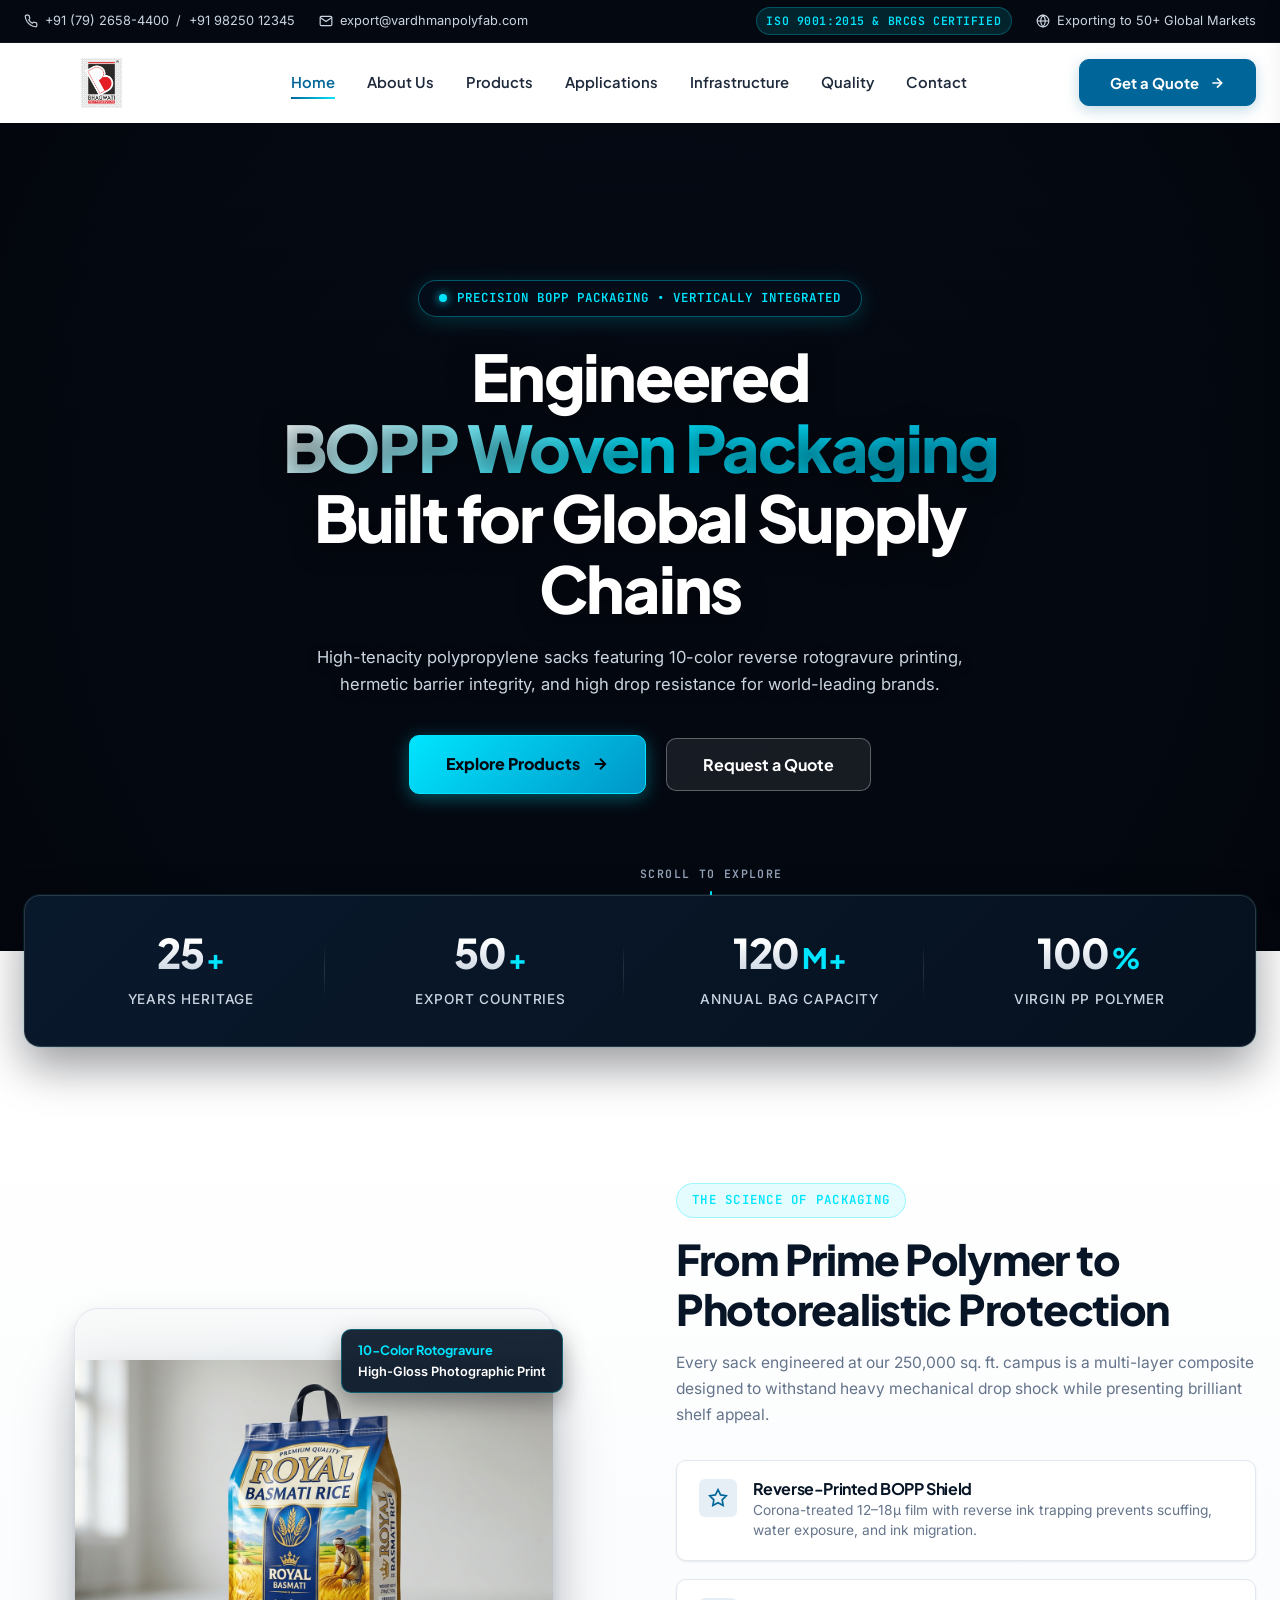
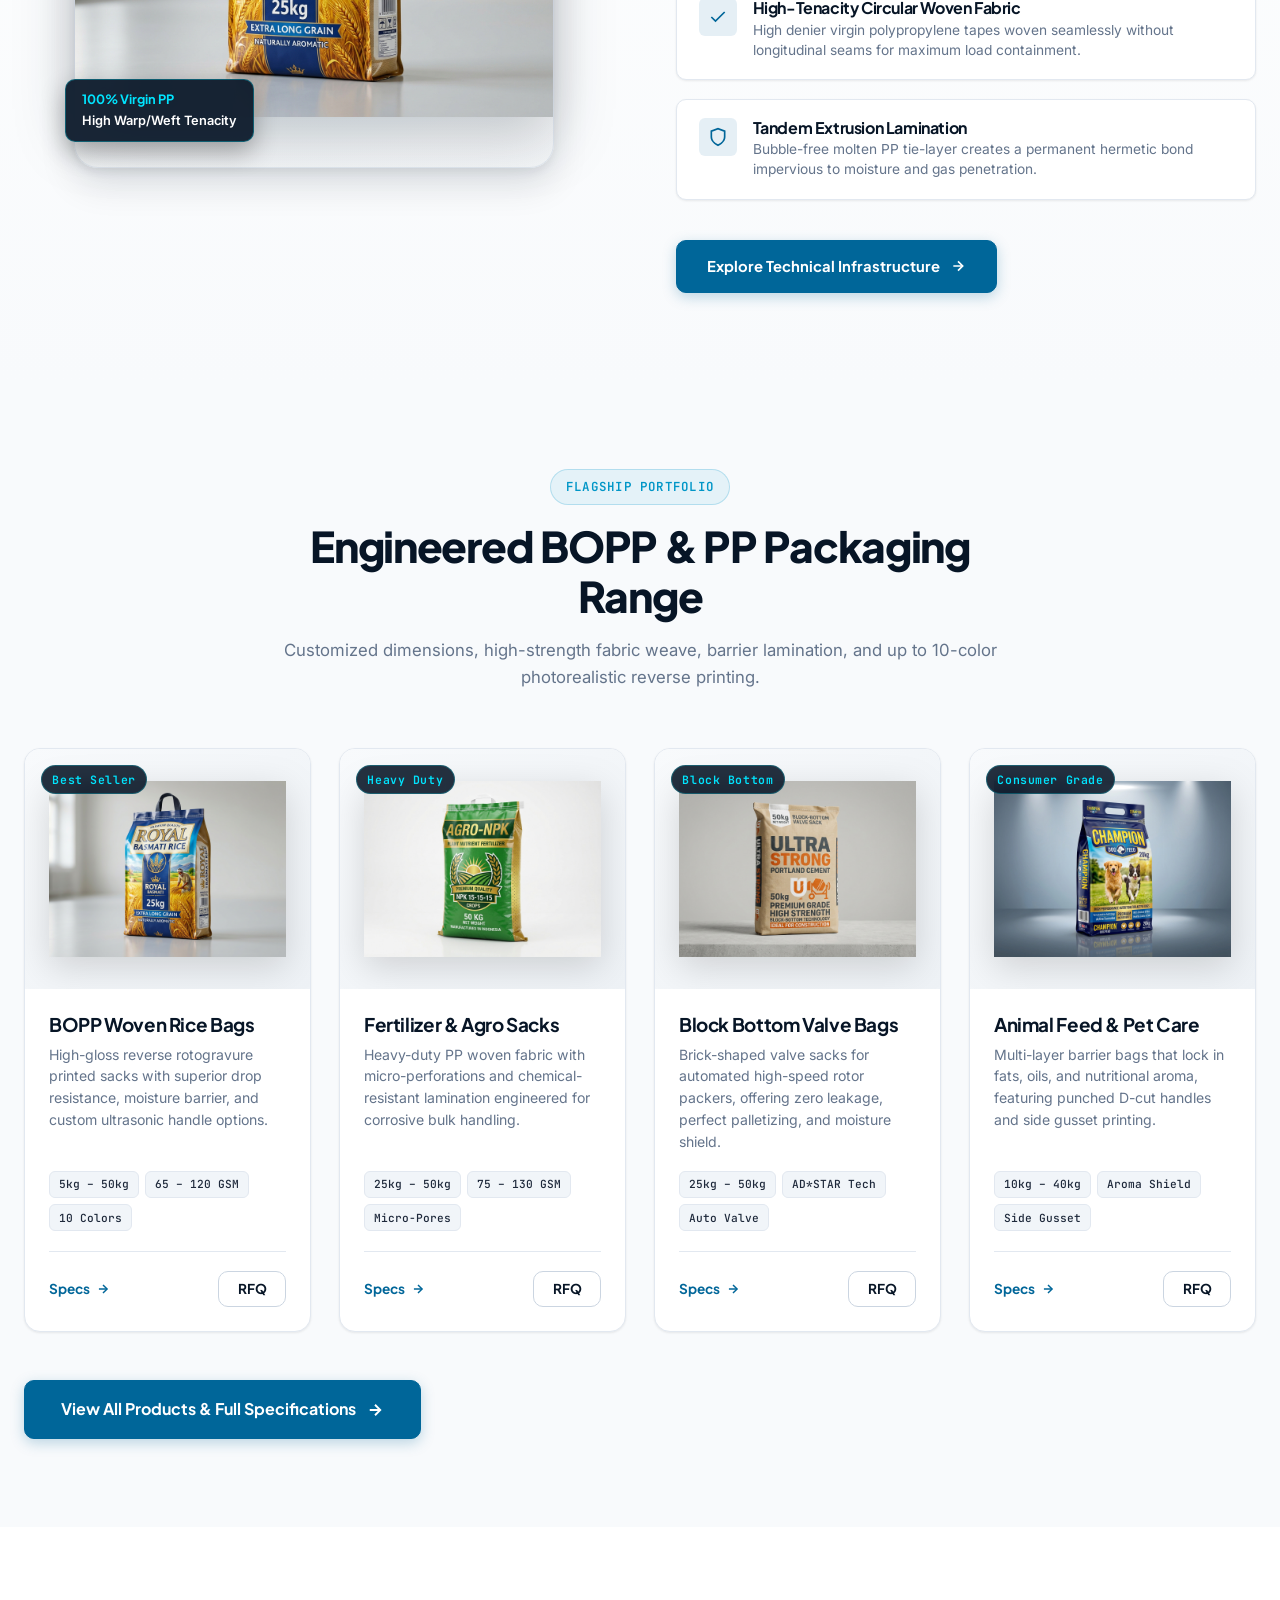
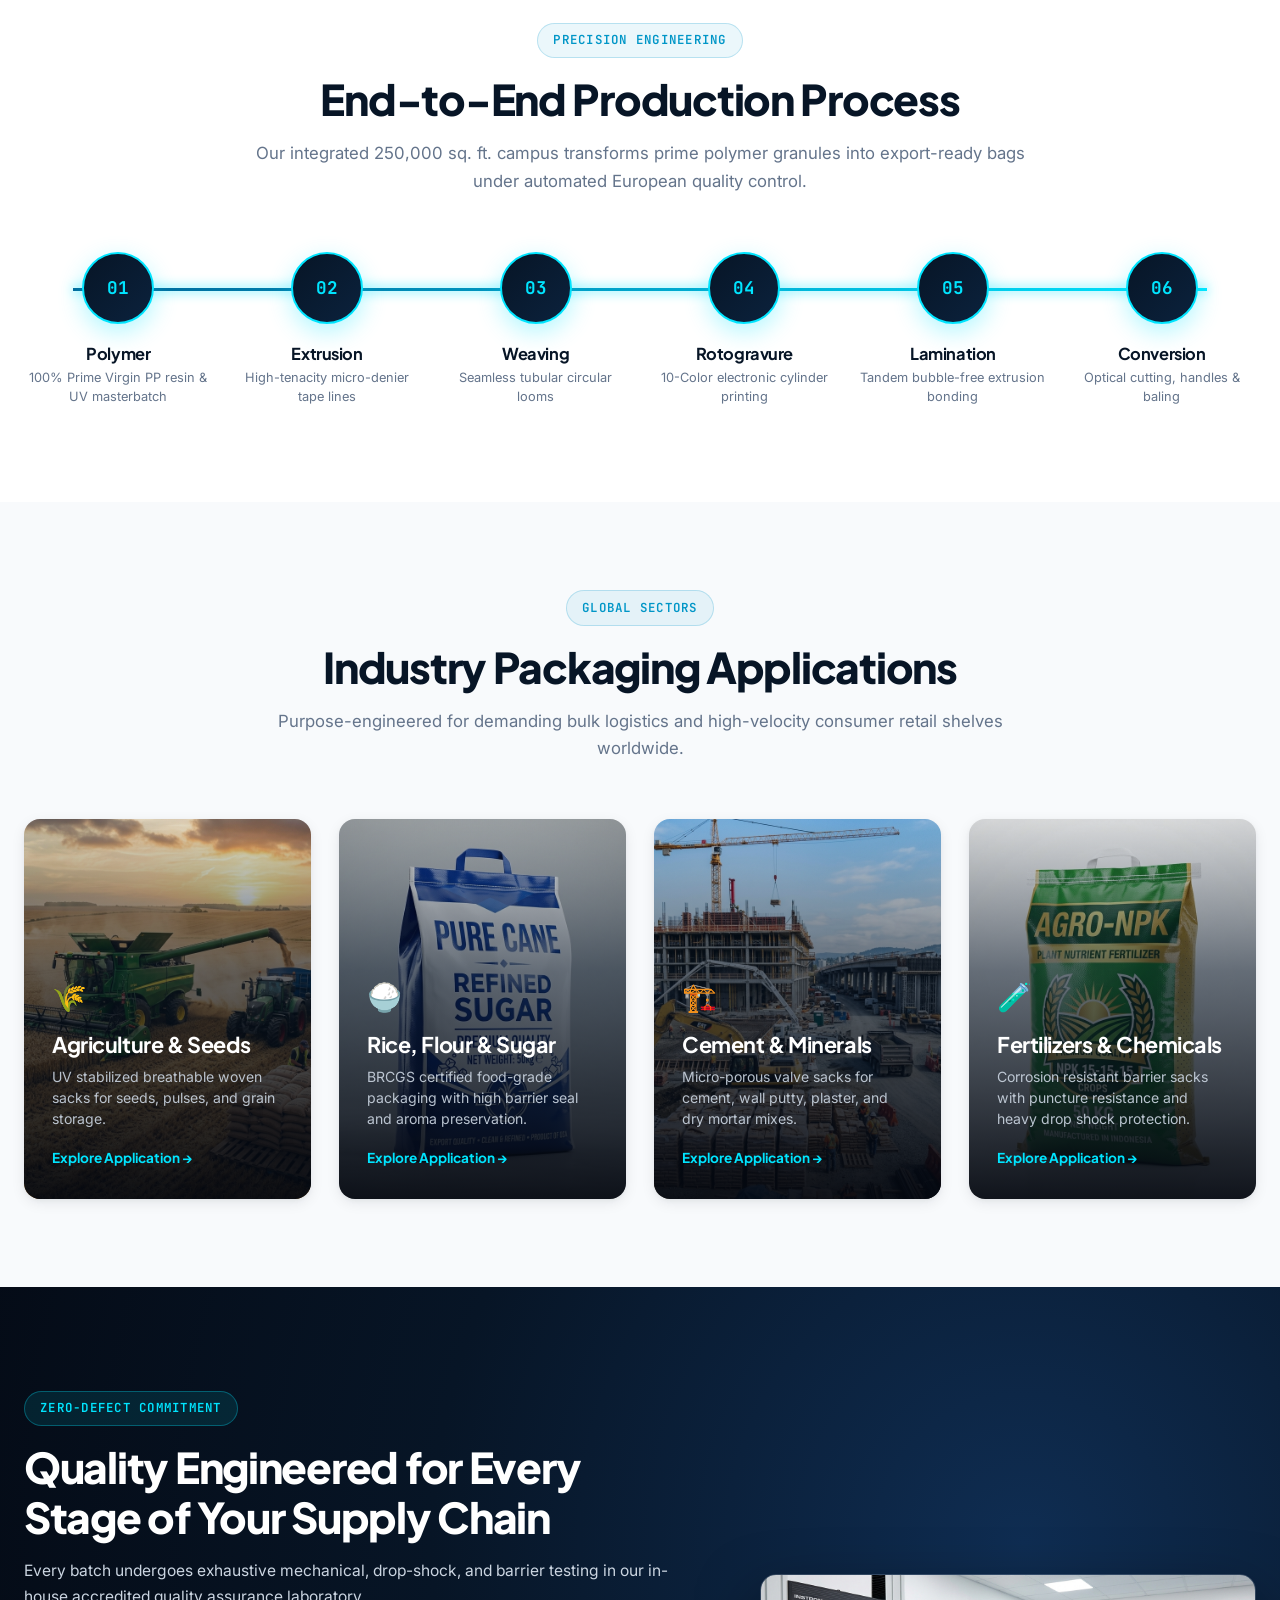
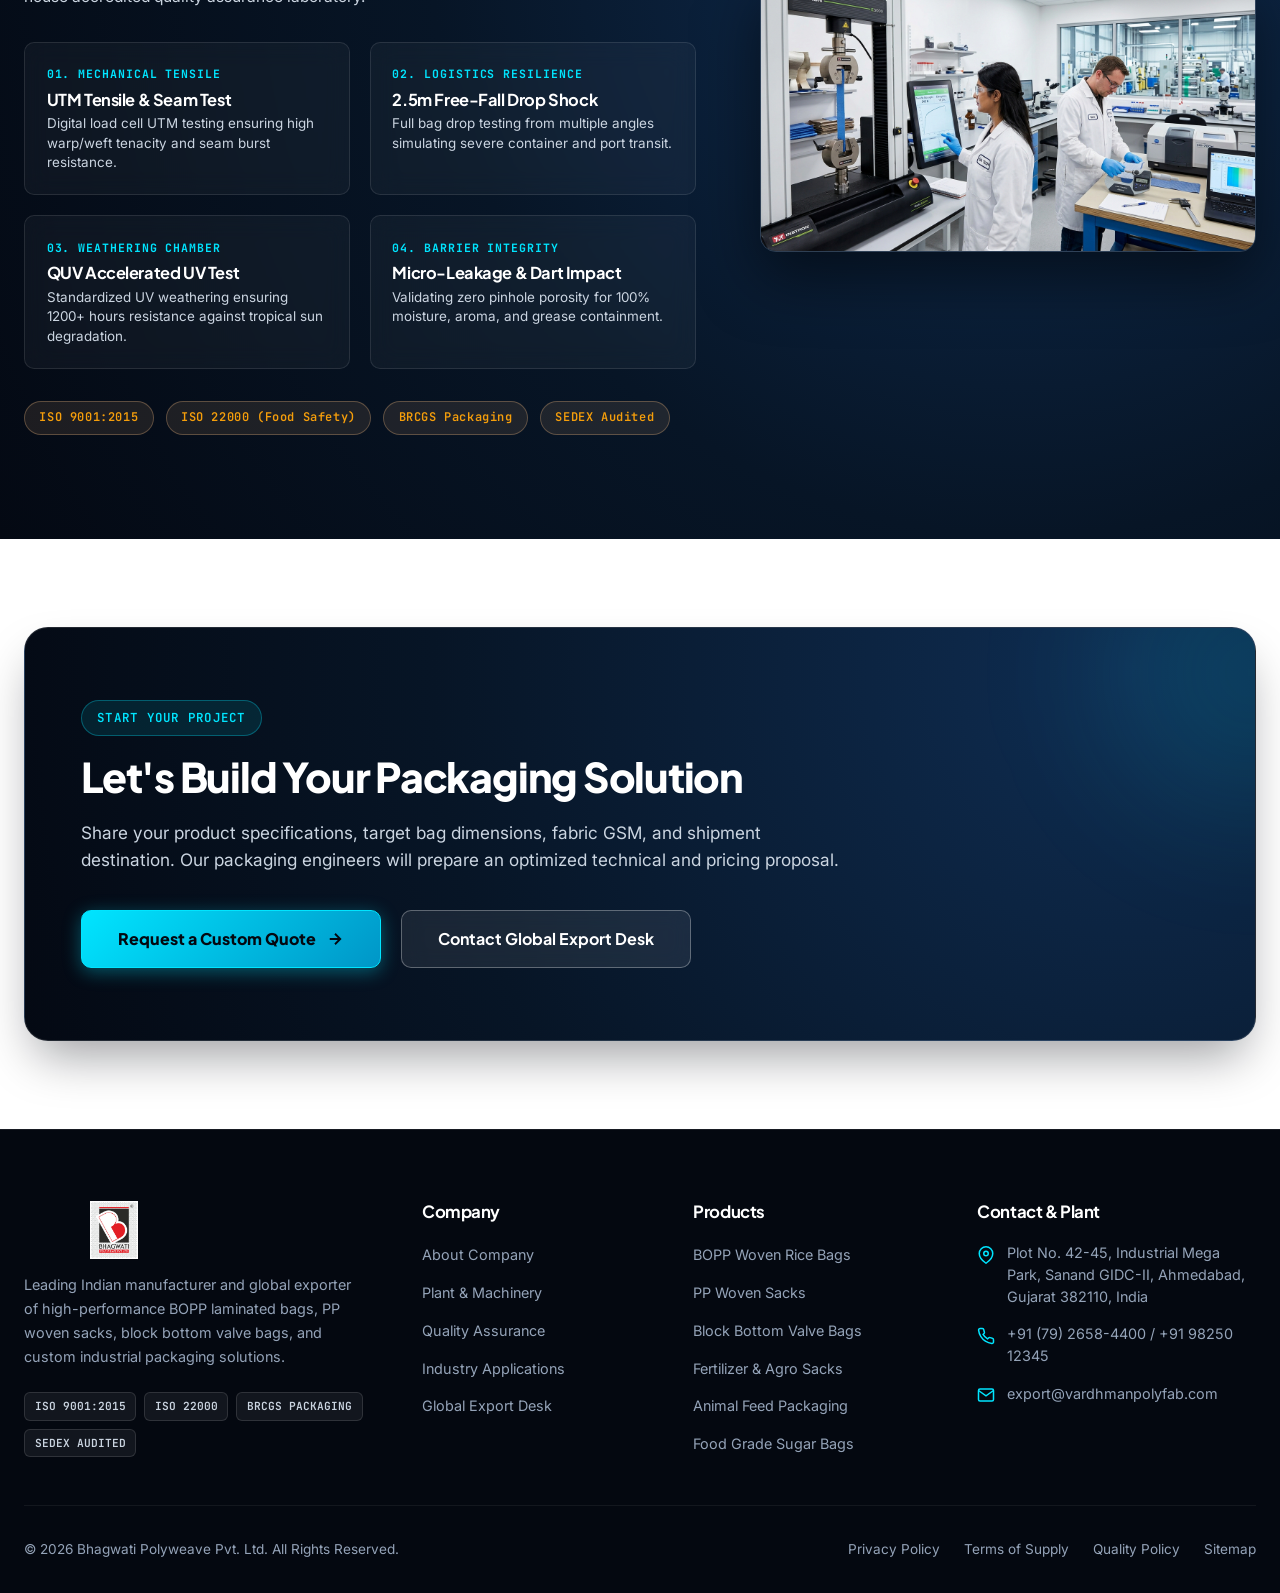
==== commit fc256035: "mobile product section change" ====
--- a/index.html
+++ b/index.html
@@ -264,110 +264,128 @@
                     </p>
                 </div>
                 
-                <div class="product-grid-4">
-                    <!-- Product 1: BOPP Rice Bags -->
-                    <article class="product-card-3d reveal-init">
-                        <div class="product-card-image">
-                            <span class="product-card-badge">Best Seller</span>
-                            <img src="assets/images/bopp-rice-bag.jpg" alt="Premium 25kg BOPP laminated woven rice sack with handles">
-                        </div>
-                        <div class="product-card-body">
-                            <h3 class="product-card-title">BOPP Woven Rice Bags</h3>
-                            <p class="product-card-text">
-                                High-gloss reverse rotogravure printed sacks with superior drop resistance, moisture barrier, and custom ultrasonic handle options.
-                            </p>
-                            <div class="product-specs-pills">
-                                <span class="spec-pill">5kg – 50kg</span>
-                                <span class="spec-pill">65 – 120 GSM</span>
-                                <span class="spec-pill">10 Colors</span>
-                            </div>
-                            <div class="product-card-footer">
-                                <a href="product-detail.html" class="product-link">
-                                    Specs
-                                    <svg width="14" height="14" viewBox="0 0 24 24" fill="none" stroke="currentColor" stroke-width="2.5"><line x1="5" y1="12" x2="19" y2="12"></line><polyline points="12 5 19 12 12 19"></polyline></svg>
-                                </a>
-                                <button type="button" class="btn btn-sm btn-outline open-quote-modal" data-product="BOPP Rice Bags">RFQ</button>
-                            </div>
-                        </div>
-                    </article>
-
-                    <!-- Product 2: Fertilizer Bags -->
-                    <article class="product-card-3d reveal-init">
-                        <div class="product-card-image">
-                            <span class="product-card-badge">Heavy Duty</span>
-                            <img src="assets/images/bopp-fertilizer-bag.jpg" alt="Heavy duty 50kg BOPP laminated fertilizer woven sack">
-                        </div>
-                        <div class="product-card-body">
-                            <h3 class="product-card-title">Fertilizer & Agro Sacks</h3>
-                            <p class="product-card-text">
-                                Heavy-duty PP woven fabric with micro-perforations and chemical-resistant lamination engineered for corrosive bulk handling.
-                            </p>
-                            <div class="product-specs-pills">
-                                <span class="spec-pill">25kg – 50kg</span>
-                                <span class="spec-pill">75 – 130 GSM</span>
-                                <span class="spec-pill">Micro-Pores</span>
-                            </div>
-                            <div class="product-card-footer">
-                                <a href="product-detail.html" class="product-link">
-                                    Specs
-                                    <svg width="14" height="14" viewBox="0 0 24 24" fill="none" stroke="currentColor" stroke-width="2.5"><line x1="5" y1="12" x2="19" y2="12"></line><polyline points="12 5 19 12 12 19"></polyline></svg>
-                                </a>
-                                <button type="button" class="btn btn-sm btn-outline open-quote-modal" data-product="Fertilizer Bags">RFQ</button>
-                            </div>
-                        </div>
-                    </article>
-
-                    <!-- Product 3: Cement Bags -->
-                    <article class="product-card-3d reveal-init">
-                        <div class="product-card-image">
-                            <span class="product-card-badge">Block Bottom</span>
-                            <img src="assets/images/bopp-cement-bag.jpg" alt="Block bottom valve PP woven cement sack">
-                        </div>
-                        <div class="product-card-body">
-                            <h3 class="product-card-title">Block Bottom Valve Bags</h3>
-                            <p class="product-card-text">
-                                Brick-shaped valve sacks for automated high-speed rotor packers, offering zero leakage, perfect palletizing, and moisture shield.
-                            </p>
-                            <div class="product-specs-pills">
-                                <span class="spec-pill">25kg – 50kg</span>
-                                <span class="spec-pill">AD*STAR Tech</span>
-                                <span class="spec-pill">Auto Valve</span>
-                            </div>
-                            <div class="product-card-footer">
-                                <a href="product-detail.html" class="product-link">
-                                    Specs
-                                    <svg width="14" height="14" viewBox="0 0 24 24" fill="none" stroke="currentColor" stroke-width="2.5"><line x1="5" y1="12" x2="19" y2="12"></line><polyline points="12 5 19 12 12 19"></polyline></svg>
-                                </a>
-                                <button type="button" class="btn btn-sm btn-outline open-quote-modal" data-product="Block Bottom Valve Bags">RFQ</button>
-                            </div>
-                        </div>
-                    </article>
-
-                    <!-- Product 4: Pet Food & Animal Feed -->
-                    <article class="product-card-3d reveal-init">
-                        <div class="product-card-image">
-                            <span class="product-card-badge">Consumer Grade</span>
-                            <img src="assets/images/bopp-animal-feed.jpg" alt="Premium BOPP laminated animal feed and dog food sack with handle">
-                        </div>
-                        <div class="product-card-body">
-                            <h3 class="product-card-title">Animal Feed & Pet Care</h3>
-                            <p class="product-card-text">
-                                Multi-layer barrier bags that lock in fats, oils, and nutritional aroma, featuring punched D-cut handles and side gusset printing.
-                            </p>
-                            <div class="product-specs-pills">
-                                <span class="spec-pill">10kg – 40kg</span>
-                                <span class="spec-pill">Aroma Shield</span>
-                                <span class="spec-pill">Side Gusset</span>
-                            </div>
-                            <div class="product-card-footer">
-                                <a href="product-detail.html" class="product-link">
-                                    Specs
-                                    <svg width="14" height="14" viewBox="0 0 24 24" fill="none" stroke="currentColor" stroke-width="2.5"><line x1="5" y1="12" x2="19" y2="12"></line><polyline points="12 5 19 12 12 19"></polyline></svg>
-                                </a>
-                                <button type="button" class="btn btn-sm btn-outline open-quote-modal" data-product="Animal Feed Bags">RFQ</button>
-                            </div>
-                        </div>
-                    </article>
+                <div class="product-carousel-wrapper">
+                    <div class="product-grid-4 product-carousel-track">
+                        <!-- Product 1: BOPP Rice Bags -->
+                        <article class="product-card-3d reveal-init product-carousel-slide" data-index="0">
+                            <div class="product-card-image">
+                                <span class="product-card-badge">Best Seller</span>
+                                <img src="assets/images/bopp-rice-bag.jpg" alt="Premium 25kg BOPP laminated woven rice sack with handles">
+                            </div>
+                            <div class="product-card-body">
+                                <h3 class="product-card-title">BOPP Woven Rice Bags</h3>
+                                <p class="product-card-text">
+                                    High-gloss reverse rotogravure printed sacks with superior drop resistance, moisture barrier, and custom ultrasonic handle options.
+                                </p>
+                                <div class="product-specs-pills">
+                                    <span class="spec-pill">5kg – 50kg</span>
+                                    <span class="spec-pill">65 – 120 GSM</span>
+                                    <span class="spec-pill">10 Colors</span>
+                                </div>
+                                <div class="product-card-footer">
+                                    <a href="product-detail.html" class="product-link">
+                                        Specs
+                                        <svg width="14" height="14" viewBox="0 0 24 24" fill="none" stroke="currentColor" stroke-width="2.5"><line x1="5" y1="12" x2="19" y2="12"></line><polyline points="12 5 19 12 12 19"></polyline></svg>
+                                    </a>
+                                    <button type="button" class="btn btn-sm btn-outline open-quote-modal" data-product="BOPP Rice Bags">RFQ</button>
+                                </div>
+                            </div>
+                        </article>
+
+                        <!-- Product 2: Fertilizer Bags -->
+                        <article class="product-card-3d reveal-init product-carousel-slide" data-index="1">
+                            <div class="product-card-image">
+                                <span class="product-card-badge">Heavy Duty</span>
+                                <img src="assets/images/bopp-fertilizer-bag.jpg" alt="Heavy duty 50kg BOPP laminated fertilizer woven sack">
+                            </div>
+                            <div class="product-card-body">
+                                <h3 class="product-card-title">Fertilizer & Agro Sacks</h3>
+                                <p class="product-card-text">
+                                    Heavy-duty PP woven fabric with micro-perforations and chemical-resistant lamination engineered for corrosive bulk handling.
+                                </p>
+                                <div class="product-specs-pills">
+                                    <span class="spec-pill">25kg – 50kg</span>
+                                    <span class="spec-pill">75 – 130 GSM</span>
+                                    <span class="spec-pill">Micro-Pores</span>
+                                </div>
+                                <div class="product-card-footer">
+                                    <a href="product-detail.html" class="product-link">
+                                        Specs
+                                        <svg width="14" height="14" viewBox="0 0 24 24" fill="none" stroke="currentColor" stroke-width="2.5"><line x1="5" y1="12" x2="19" y2="12"></line><polyline points="12 5 19 12 12 19"></polyline></svg>
+                                    </a>
+                                    <button type="button" class="btn btn-sm btn-outline open-quote-modal" data-product="Fertilizer Bags">RFQ</button>
+                                </div>
+                            </div>
+                        </article>
+
+                        <!-- Product 3: Cement Bags -->
+                        <article class="product-card-3d reveal-init product-carousel-slide" data-index="2">
+                            <div class="product-card-image">
+                                <span class="product-card-badge">Block Bottom</span>
+                                <img src="assets/images/bopp-cement-bag.jpg" alt="Block bottom valve PP woven cement sack">
+                            </div>
+                            <div class="product-card-body">
+                                <h3 class="product-card-title">Block Bottom Valve Bags</h3>
+                                <p class="product-card-text">
+                                    Brick-shaped valve sacks for automated high-speed rotor packers, offering zero leakage, perfect palletizing, and moisture shield.
+                                </p>
+                                <div class="product-specs-pills">
+                                    <span class="spec-pill">25kg – 50kg</span>
+                                    <span class="spec-pill">AD*STAR Tech</span>
+                                    <span class="spec-pill">Auto Valve</span>
+                                </div>
+                                <div class="product-card-footer">
+                                    <a href="product-detail.html" class="product-link">
+                                        Specs
+                                        <svg width="14" height="14" viewBox="0 0 24 24" fill="none" stroke="currentColor" stroke-width="2.5"><line x1="5" y1="12" x2="19" y2="12"></line><polyline points="12 5 19 12 12 19"></polyline></svg>
+                                    </a>
+                                    <button type="button" class="btn btn-sm btn-outline open-quote-modal" data-product="Block Bottom Valve Bags">RFQ</button>
+                                </div>
+                            </div>
+                        </article>
+
+                        <!-- Product 4: Pet Food & Animal Feed -->
+                        <article class="product-card-3d reveal-init product-carousel-slide" data-index="3">
+                            <div class="product-card-image">
+                                <span class="product-card-badge">Consumer Grade</span>
+                                <img src="assets/images/bopp-animal-feed.jpg" alt="Premium BOPP laminated animal feed and dog food sack with handle">
+                            </div>
+                            <div class="product-card-body">
+                                <h3 class="product-card-title">Animal Feed & Pet Care</h3>
+                                <p class="product-card-text">
+                                    Multi-layer barrier bags that lock in fats, oils, and nutritional aroma, featuring punched D-cut handles and side gusset printing.
+                                </p>
+                                <div class="product-specs-pills">
+                                    <span class="spec-pill">10kg – 40kg</span>
+                                    <span class="spec-pill">Aroma Shield</span>
+                                    <span class="spec-pill">Side Gusset</span>
+                                </div>
+                                <div class="product-card-footer">
+                                    <a href="product-detail.html" class="product-link">
+                                        Specs
+                                        <svg width="14" height="14" viewBox="0 0 24 24" fill="none" stroke="currentColor" stroke-width="2.5"><line x1="5" y1="12" x2="19" y2="12"></line><polyline points="12 5 19 12 12 19"></polyline></svg>
+                                    </a>
+                                    <button type="button" class="btn btn-sm btn-outline open-quote-modal" data-product="Animal Feed Bags">RFQ</button>
+                                </div>
+                            </div>
+                        </article>
+                    </div>
+
+                    <!-- Mobile Carousel Navigation & Pagination Dots -->
+                    <div class="mobile-carousel-controls">
+                        <button type="button" class="carousel-arrow carousel-prev" aria-label="Previous product">
+                            <svg width="18" height="18" viewBox="0 0 24 24" fill="none" stroke="currentColor" stroke-width="2.5"><polyline points="15 18 9 12 15 6"></polyline></svg>
+                        </button>
+                        <div class="carousel-dots">
+                            <button type="button" class="carousel-dot active" data-slide="0" aria-label="Product 1: Rice Bags"></button>
+                            <button type="button" class="carousel-dot" data-slide="1" aria-label="Product 2: Fertilizer Sacks"></button>
+                            <button type="button" class="carousel-dot" data-slide="2" aria-label="Product 3: Cement Bags"></button>
+                            <button type="button" class="carousel-dot" data-slide="3" aria-label="Product 4: Animal Feed"></button>
+                        </div>
+                        <button type="button" class="carousel-arrow carousel-next" aria-label="Next product">
+                            <svg width="18" height="18" viewBox="0 0 24 24" fill="none" stroke="currentColor" stroke-width="2.5"><polyline points="9 18 15 12 9 6"></polyline></svg>
+                        </button>
+                    </div>
                 </div>
 
                 <div class="text-center" style="margin-top:3rem;">
--- a/assets/css/style.css
+++ b/assets/css/style.css
@@ -1,6 +1,6 @@
 /* ==========================================================================
    BHAGWATI POLYWEAVE / VARDHMAN POLYFAB - INDUSTRIAL LUXURY DESIGN SYSTEM
-   Cinematic Full-Screen Video Hero & Avadh/Jiro-Inspired 3D Motion Architecture
+   Cinematic Full-Screen Video Hero, 3D Architecture & Mobile Product Carousel
    ========================================================================== */
 
 @import url('https://fonts.googleapis.com/css2?family=Inter:wght@300;400;500;600;700&family=Plus+Jakarta+Sans:ital,wght@0,400;0,500;0,600;0,700;0,800;1,700&family=JetBrains+Mono:wght@400;500;600;700&display=swap');
@@ -969,11 +969,17 @@
     margin: 0;
 }
 
-/* ================= 11. 3D PRODUCT CARDS (4 FEATURED) ================= */
+/* ================= 11. 3D PRODUCT CARDS & MOBILE CAROUSEL ================= */
+.product-carousel-wrapper {
+    position: relative;
+    width: 100%;
+}
+
 .product-grid-4 {
     display: grid;
     grid-template-columns: repeat(4, 1fr);
     gap: 1.75rem;
+    width: 100%;
 }
 
 .product-card-3d {
@@ -1100,6 +1106,11 @@
     gap: 0.55rem;
 }
 
+/* Mobile Carousel Navigation Controls (hidden on desktop) */
+.mobile-carousel-controls {
+    display: none;
+}
+
 /* ================= 12. CINEMATIC MANUFACTURING PROCESS ================= */
 .process-section {
     background-color: var(--bg-white);
@@ -1755,6 +1766,7 @@
     }
 }
 
+/* ================= 21. MOBILE SPECIFIC (<= 768px): PREMIUM PRODUCT CAROUSEL ================= */
 @media (max-width: 768px) {
     .section {
         padding: 4rem 0;
@@ -1763,9 +1775,6 @@
         height: 80vh;
         min-height: 500px;
     }
-    .product-grid-4 {
-        grid-template-columns: 1fr;
-    }
     .process-timeline-grid {
         grid-template-columns: repeat(2, 1fr);
     }
@@ -1794,6 +1803,113 @@
     }
     .product-story-img {
         max-height: 300px;
+    }
+
+    /* MOBILE HORIZONTAL CAROUSEL ARCHITECTURE */
+    .product-carousel-wrapper {
+        position: relative;
+        width: 100%;
+        max-width: 100%;
+        overflow: hidden;
+        padding: 0.5rem 0 1rem;
+        perspective: 1200px;
+    }
+
+    .product-grid-4.product-carousel-track {
+        display: flex;
+        flex-direction: row;
+        width: 100%;
+        gap: 0;
+        transition: transform 0.65s cubic-bezier(0.25, 1, 0.5, 1);
+        touch-action: pan-y pinch-zoom;
+        user-select: none;
+        will-change: transform;
+    }
+
+    .product-card-3d.product-carousel-slide {
+        flex: 0 0 100%;
+        width: 100%;
+        min-width: 100%;
+        max-width: 100%;
+        box-sizing: border-box;
+        padding: 0 0.35rem;
+        transition: transform 0.65s cubic-bezier(0.25, 1, 0.5, 1), opacity 0.5s ease, filter 0.5s ease;
+        opacity: 0.45;
+        transform: scale(0.92);
+        pointer-events: none;
+    }
+
+    .product-card-3d.product-carousel-slide.active {
+        opacity: 1;
+        transform: scale(1);
+        pointer-events: auto;
+        box-shadow: 0 20px 45px -10px rgba(7, 21, 38, 0.2), 0 0 0 1px rgba(0, 102, 153, 0.25);
+        border-color: rgba(0, 102, 153, 0.35);
+    }
+
+    .product-card-image {
+        height: 250px;
+        padding: 1.25rem;
+    }
+
+    .product-card-image img {
+        max-height: 210px;
+    }
+
+    /* Mobile Carousel Navigation & Dots */
+    .mobile-carousel-controls {
+        display: flex;
+        align-items: center;
+        justify-content: center;
+        gap: 1.25rem;
+        margin-top: 1.75rem;
+    }
+
+    .carousel-arrow {
+        width: 42px;
+        height: 42px;
+        border-radius: 50%;
+        background: var(--bg-white);
+        border: 1.5px solid var(--border-light);
+        color: var(--primary-navy);
+        display: flex;
+        align-items: center;
+        justify-content: center;
+        box-shadow: var(--shadow-sm);
+        cursor: pointer;
+        transition: all 0.2s cubic-bezier(0.16, 1, 0.3, 1);
+        -webkit-tap-highlight-color: transparent;
+    }
+
+    .carousel-arrow:active {
+        background: var(--brand-blue);
+        color: var(--text-white);
+        border-color: var(--brand-blue);
+        transform: scale(0.92);
+    }
+
+    .carousel-dots {
+        display: flex;
+        align-items: center;
+        gap: 0.55rem;
+    }
+
+    .carousel-dot {
+        width: 8px;
+        height: 8px;
+        border-radius: var(--radius-full);
+        background: var(--border-medium);
+        border: none;
+        cursor: pointer;
+        transition: all 0.35s cubic-bezier(0.16, 1, 0.3, 1);
+        padding: 0;
+        -webkit-tap-highlight-color: transparent;
+    }
+
+    .carousel-dot.active {
+        width: 26px;
+        background: var(--brand-blue);
+        box-shadow: 0 0 12px rgba(0, 102, 153, 0.45);
     }
 }
 
@@ -1807,6 +1923,12 @@
     }
     .hero-cinematic-title {
         font-size: 2.15rem;
+    }
+    .product-card-image {
+        height: 230px;
+    }
+    .product-card-image img {
+        max-height: 190px;
     }
 }
 
@@ -1818,8 +1940,9 @@
         transition-duration: 0.01ms !important;
         scroll-behavior: auto !important;
     }
-    .product-story-img, .hero-video-container {
+    .product-story-img, .hero-video-container, .product-carousel-track, .product-carousel-slide {
         transform: none !important;
         animation: none !important;
-    }
-}
+        transition: none !important;
+    }
+}
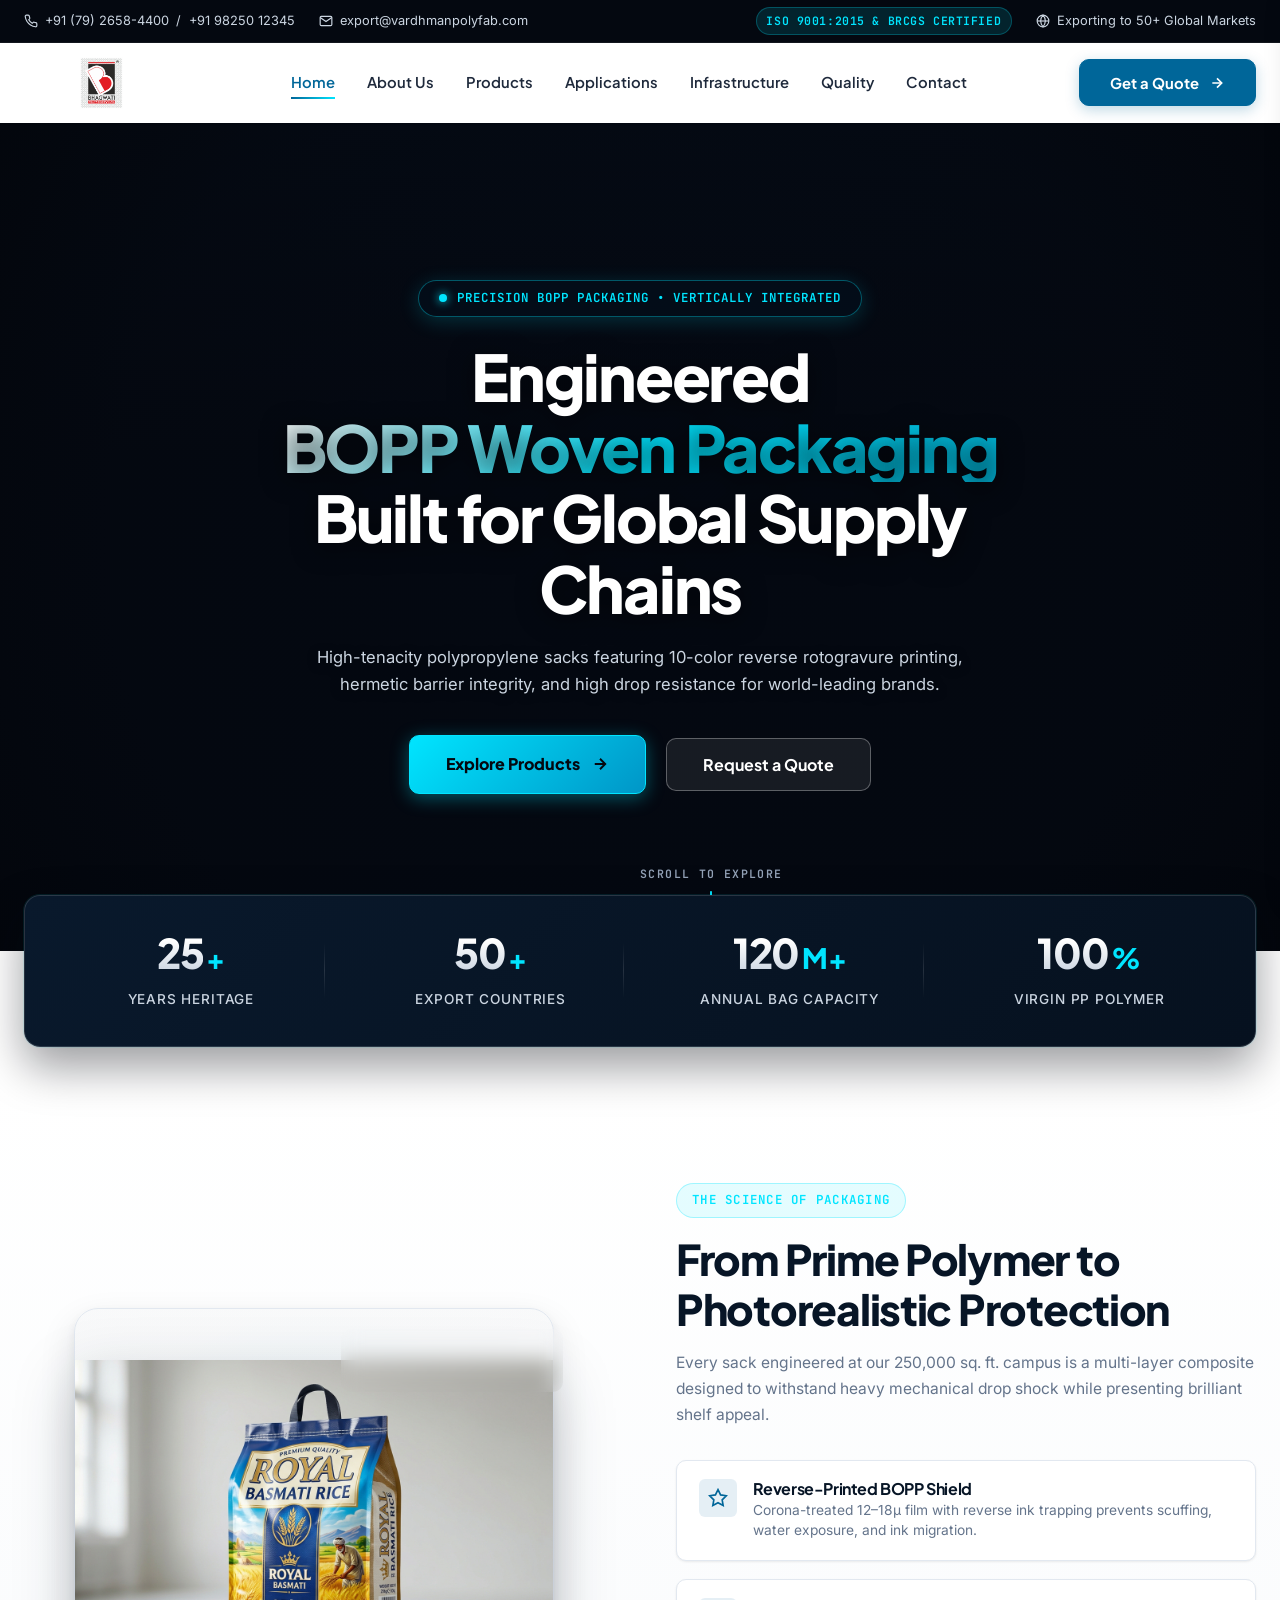
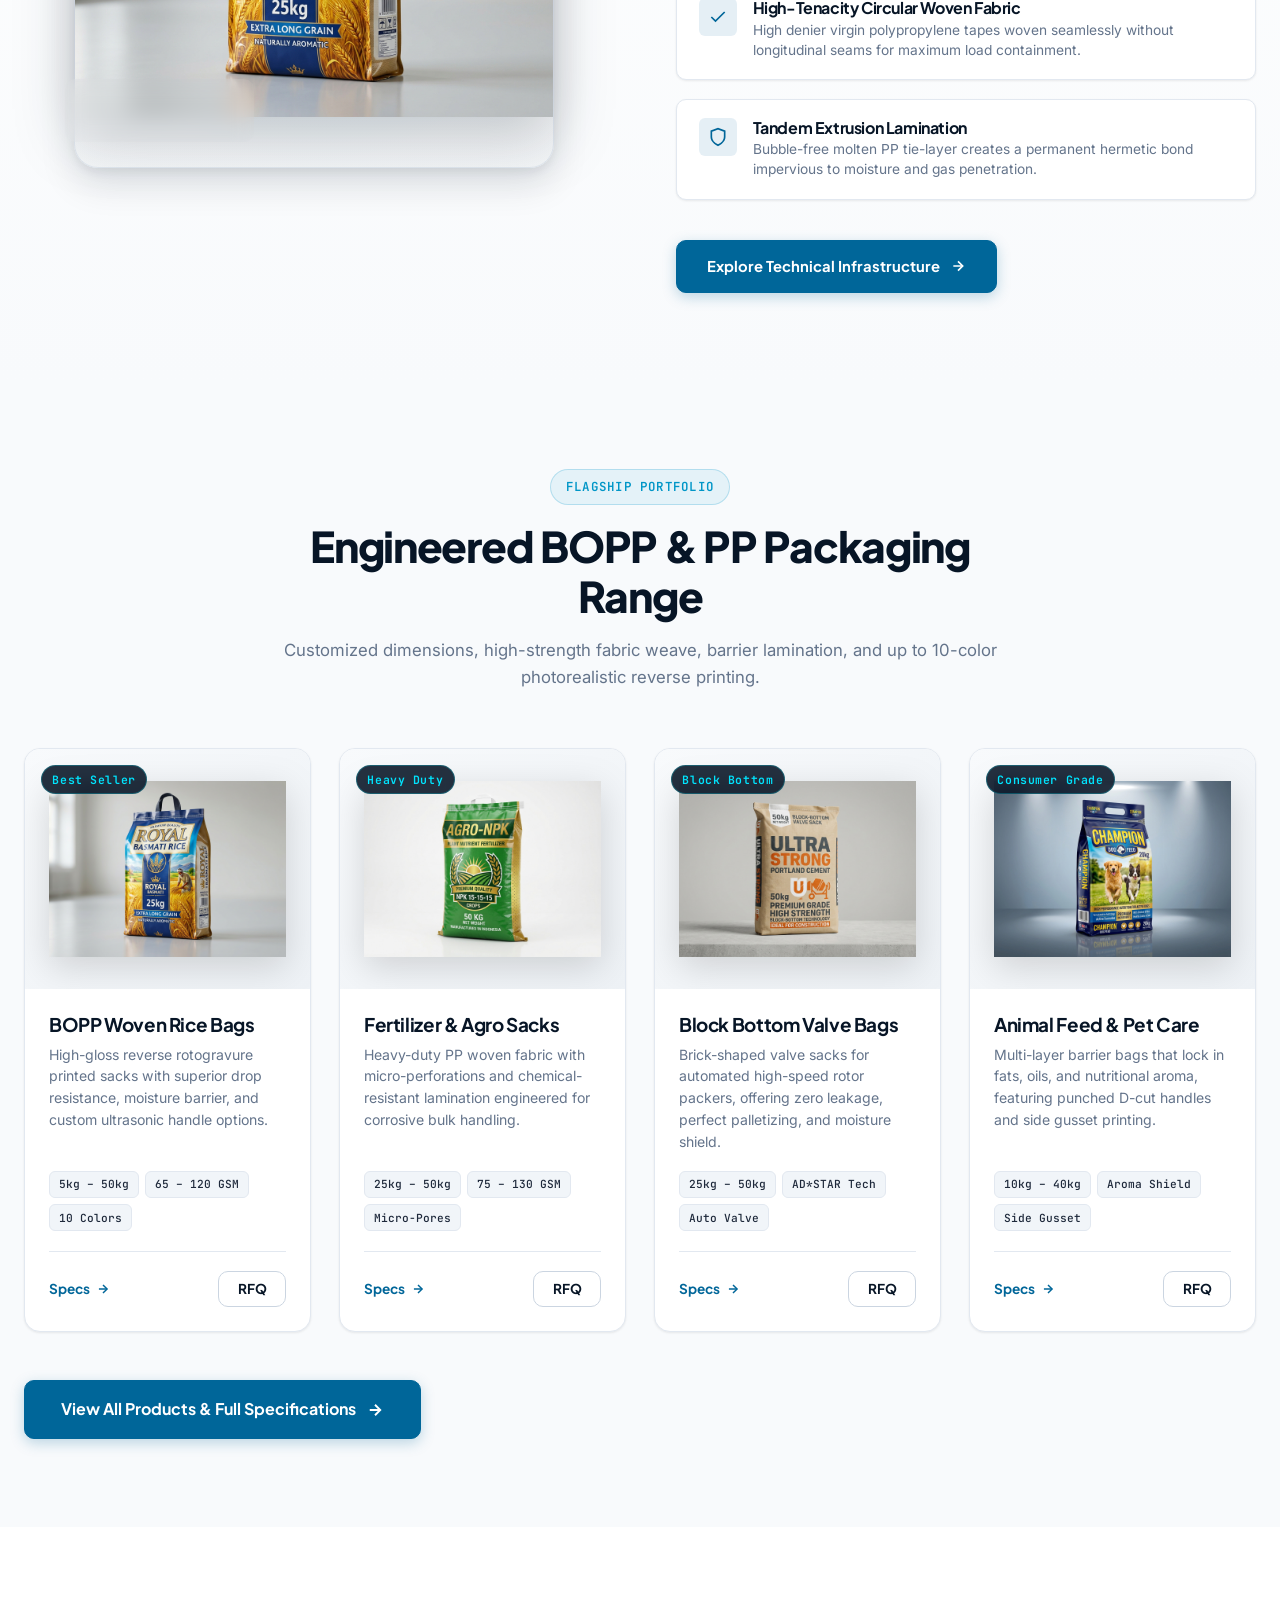
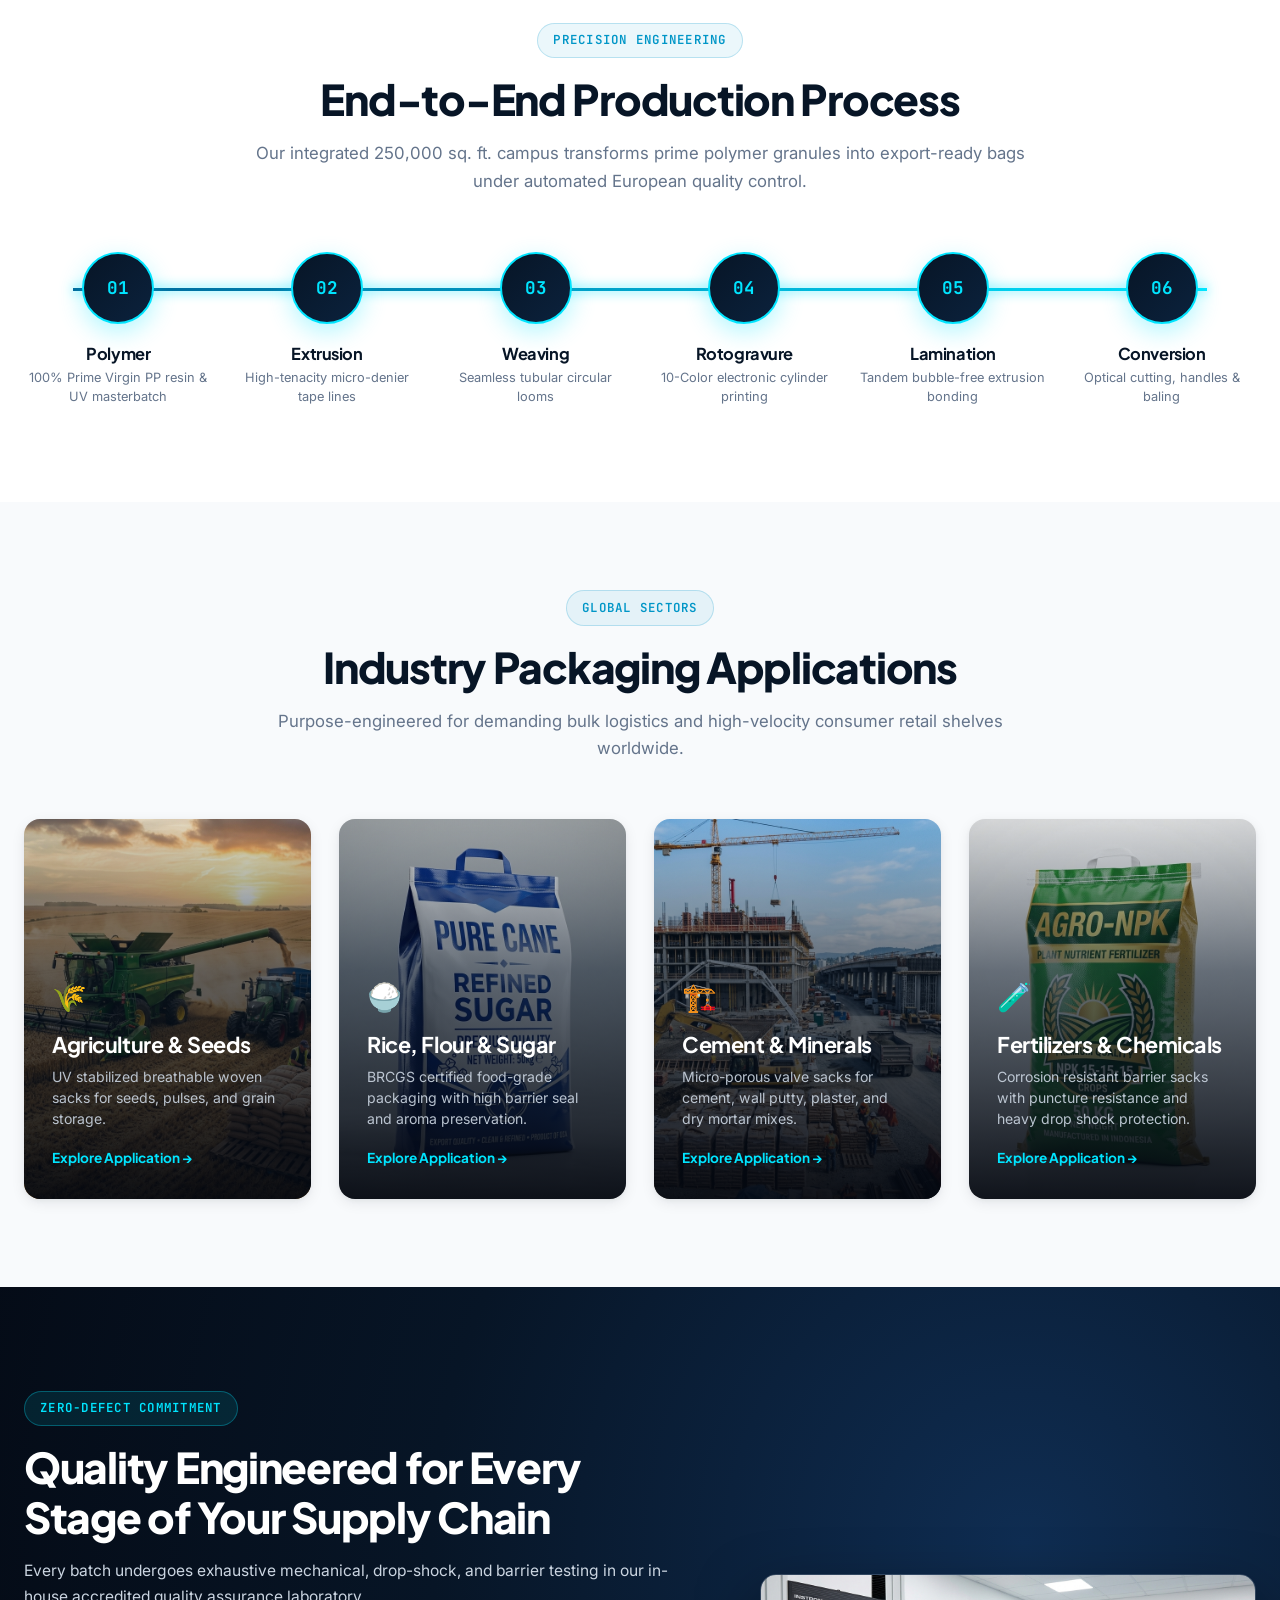
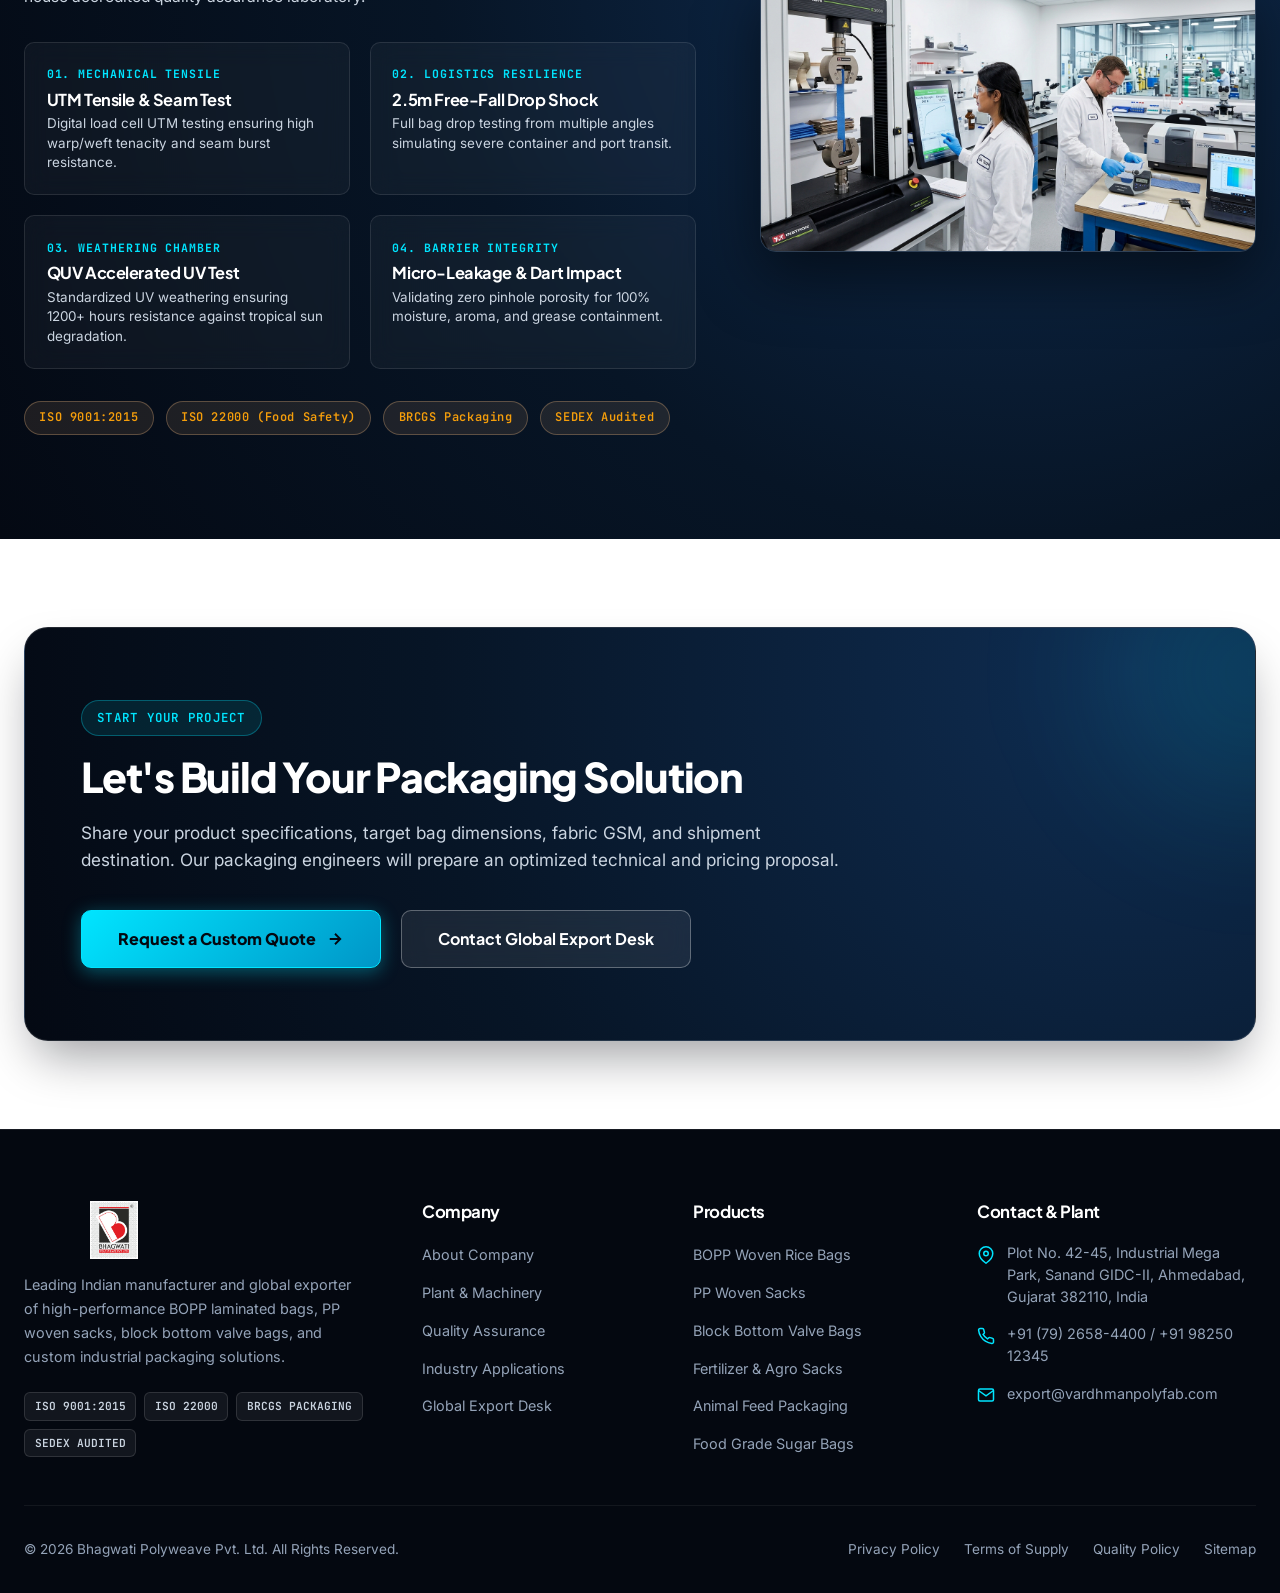
==== commit f75c7508: "Industry Packaging Applications" ====
--- a/index.html
+++ b/index.html
@@ -465,50 +465,78 @@
                     </p>
                 </div>
                 
-                <div class="applications-grid">
-                    <!-- App 1: Agriculture -->
-                    <a href="applications.html" class="app-card reveal-init">
-                        <img src="assets/images/app-agriculture.jpg" alt="Agriculture harvest grain packaging" class="app-card-bg">
-                        <div class="app-card-content">
-                            <span class="app-card-icon">🌾</span>
-                            <h3 class="app-card-title">Agriculture & Seeds</h3>
-                            <p class="app-card-desc">UV stabilized breathable woven sacks for seeds, pulses, and grain storage.</p>
-                            <span class="app-card-arrow">Explore Application →</span>
-                        </div>
-                    </a>
-
-                    <!-- App 2: Food & Grains -->
-                    <a href="applications.html" class="app-card reveal-init">
-                        <img src="assets/images/bopp-sugar-bag.jpg" alt="Food & Sugar grain packaging" class="app-card-bg">
-                        <div class="app-card-content">
-                            <span class="app-card-icon">🍚</span>
-                            <h3 class="app-card-title">Rice, Flour & Sugar</h3>
-                            <p class="app-card-desc">BRCGS certified food-grade packaging with high barrier seal and aroma preservation.</p>
-                            <span class="app-card-arrow">Explore Application →</span>
-                        </div>
-                    </a>
-
-                    <!-- App 3: Cement & Construction -->
-                    <a href="applications.html" class="app-card reveal-init">
-                        <img src="assets/images/app-cement.jpg" alt="Construction and cement bagging" class="app-card-bg">
-                        <div class="app-card-content">
-                            <span class="app-card-icon">🏗️</span>
-                            <h3 class="app-card-title">Cement & Minerals</h3>
-                            <p class="app-card-desc">Micro-porous valve sacks for cement, wall putty, plaster, and dry mortar mixes.</p>
-                            <span class="app-card-arrow">Explore Application →</span>
-                        </div>
-                    </a>
-
-                    <!-- App 4: Fertilizers & Chemicals -->
-                    <a href="applications.html" class="app-card reveal-init">
-                        <img src="assets/images/bopp-fertilizer-bag.jpg" alt="Fertilizers and agro chemicals packaging" class="app-card-bg">
-                        <div class="app-card-content">
-                            <span class="app-card-icon">🧪</span>
-                            <h3 class="app-card-title">Fertilizers & Chemicals</h3>
-                            <p class="app-card-desc">Corrosion resistant barrier sacks with puncture resistance and heavy drop shock protection.</p>
-                            <span class="app-card-arrow">Explore Application →</span>
-                        </div>
-                    </a>
+                <div class="application-carousel">
+                    <div class="application-carousel-viewport">
+                        <div class="application-carousel-track">
+                            <!-- App 1: Agriculture -->
+                            <div class="application-slide reveal-init" data-index="0">
+                                <a href="applications.html" class="app-card">
+                                    <img src="assets/images/app-agriculture.jpg" alt="Agriculture harvest grain packaging" class="app-card-bg">
+                                    <div class="app-card-content">
+                                        <span class="app-card-icon">🌾</span>
+                                        <h3 class="app-card-title">Agriculture & Seeds</h3>
+                                        <p class="app-card-desc">UV stabilized breathable woven sacks for seeds, pulses, and grain storage.</p>
+                                        <span class="app-card-arrow">Explore Application →</span>
+                                    </div>
+                                </a>
+                            </div>
+
+                            <!-- App 2: Food & Grains -->
+                            <div class="application-slide reveal-init" data-index="1">
+                                <a href="applications.html" class="app-card">
+                                    <img src="assets/images/bopp-sugar-bag.jpg" alt="Food & Sugar grain packaging" class="app-card-bg">
+                                    <div class="app-card-content">
+                                        <span class="app-card-icon">🍚</span>
+                                        <h3 class="app-card-title">Rice, Flour & Sugar</h3>
+                                        <p class="app-card-desc">BRCGS certified food-grade packaging with high barrier seal and aroma preservation.</p>
+                                        <span class="app-card-arrow">Explore Application →</span>
+                                    </div>
+                                </a>
+                            </div>
+
+                            <!-- App 3: Cement & Construction -->
+                            <div class="application-slide reveal-init" data-index="2">
+                                <a href="applications.html" class="app-card">
+                                    <img src="assets/images/app-cement.jpg" alt="Construction and cement bagging" class="app-card-bg">
+                                    <div class="app-card-content">
+                                        <span class="app-card-icon">🏗️</span>
+                                        <h3 class="app-card-title">Cement & Minerals</h3>
+                                        <p class="app-card-desc">Micro-porous valve sacks for cement, wall putty, plaster, and dry mortar mixes.</p>
+                                        <span class="app-card-arrow">Explore Application →</span>
+                                    </div>
+                                </a>
+                            </div>
+
+                            <!-- App 4: Fertilizers & Chemicals -->
+                            <div class="application-slide reveal-init" data-index="3">
+                                <a href="applications.html" class="app-card">
+                                    <img src="assets/images/bopp-fertilizer-bag.jpg" alt="Fertilizers and agro chemicals packaging" class="app-card-bg">
+                                    <div class="app-card-content">
+                                        <span class="app-card-icon">🧪</span>
+                                        <h3 class="app-card-title">Fertilizers & Chemicals</h3>
+                                        <p class="app-card-desc">Corrosion resistant barrier sacks with puncture resistance and heavy drop shock protection.</p>
+                                        <span class="app-card-arrow">Explore Application →</span>
+                                    </div>
+                                </a>
+                            </div>
+                        </div>
+                    </div>
+
+                    <!-- Mobile Carousel Navigation & Pagination Dots -->
+                    <div class="mobile-carousel-controls application-carousel-controls">
+                        <button type="button" class="carousel-arrow app-carousel-prev" aria-label="Previous application">
+                            <svg width="18" height="18" viewBox="0 0 24 24" fill="none" stroke="currentColor" stroke-width="2.5"><polyline points="15 18 9 12 15 6"></polyline></svg>
+                        </button>
+                        <div class="carousel-dots application-carousel-dots">
+                            <button type="button" class="carousel-dot active" data-slide="0" aria-label="Application 1: Agriculture & Seeds"></button>
+                            <button type="button" class="carousel-dot" data-slide="1" aria-label="Application 2: Rice, Flour & Sugar"></button>
+                            <button type="button" class="carousel-dot" data-slide="2" aria-label="Application 3: Cement & Minerals"></button>
+                            <button type="button" class="carousel-dot" data-slide="3" aria-label="Application 4: Fertilizers & Chemicals"></button>
+                        </div>
+                        <button type="button" class="carousel-arrow app-carousel-next" aria-label="Next application">
+                            <svg width="18" height="18" viewBox="0 0 24 24" fill="none" stroke="currentColor" stroke-width="2.5"><polyline points="9 18 15 12 9 6"></polyline></svg>
+                        </button>
+                    </div>
                 </div>
             </div>
         </section>
--- a/assets/css/style.css
+++ b/assets/css/style.css
@@ -1,6 +1,6 @@
 /* ==========================================================================
    BHAGWATI POLYWEAVE / VARDHMAN POLYFAB - INDUSTRIAL LUXURY DESIGN SYSTEM
-   Cinematic Full-Screen Video Hero, 3D Architecture & Mobile Product Carousel
+   Cinematic Full-Screen Video Hero, 3D Architecture & Mobile Product / App Carousels
    ========================================================================== */
 
 @import url('https://fonts.googleapis.com/css2?family=Inter:wght@300;400;500;600;700&family=Plus+Jakarta+Sans:ital,wght@0,400;0,500;0,600;0,700;0,800;1,700&family=JetBrains+Mono:wght@400;500;600;700&display=swap');
@@ -969,7 +969,7 @@
     margin: 0;
 }
 
-/* ================= 11. 3D PRODUCT CARDS & MOBILE CAROUSEL ================= */
+/* ================= 11. 3D PRODUCT CARDS ================= */
 .product-carousel-wrapper {
     position: relative;
     width: 100%;
@@ -1106,11 +1106,6 @@
     gap: 0.55rem;
 }
 
-/* Mobile Carousel Navigation Controls (hidden on desktop) */
-.mobile-carousel-controls {
-    display: none;
-}
-
 /* ================= 12. CINEMATIC MANUFACTURING PROCESS ================= */
 .process-section {
     background-color: var(--bg-white);
@@ -1201,11 +1196,30 @@
     color: var(--text-muted);
 }
 
-/* ================= 13. TARGET APPLICATIONS GRID ================= */
-.applications-grid {
+/* ================= 13. INDUSTRY PACKAGING APPLICATIONS (DESKTOP GRID DEFAULT) ================= */
+.application-carousel {
+    position: relative;
+    width: 100%;
+}
+
+.application-carousel-viewport {
+    width: 100%;
+    overflow: visible;
+}
+
+.application-carousel-track {
     display: grid;
     grid-template-columns: repeat(4, 1fr);
     gap: 1.75rem;
+    width: 100%;
+    transform: none !important;
+}
+
+.application-slide {
+    width: 100%;
+    display: block;
+    opacity: 1 !important;
+    transform: none !important;
 }
 
 .app-card {
@@ -1302,6 +1316,11 @@
 
 .app-card:hover .app-card-arrow {
     gap: 0.65rem;
+}
+
+/* Mobile Carousel Navigation Controls (hidden on desktop) */
+.mobile-carousel-controls {
+    display: none;
 }
 
 /* ================= 14. QUALITY SECTION (DARK LUXURY) ================= */
@@ -1726,6 +1745,9 @@
     .product-grid-4 {
         grid-template-columns: repeat(2, 1fr);
     }
+    .application-carousel-track {
+        grid-template-columns: repeat(2, 1fr);
+    }
     .process-timeline-grid {
         grid-template-columns: repeat(3, 1fr);
         gap: 2rem 1.5rem;
@@ -1733,9 +1755,6 @@
     .process-timeline-progress-bar {
         display: none;
     }
-    .applications-grid {
-        grid-template-columns: repeat(2, 1fr);
-    }
     .footer-grid {
         grid-template-columns: 1fr 1fr;
         gap: 2.5rem;
@@ -1766,7 +1785,7 @@
     }
 }
 
-/* ================= 21. MOBILE SPECIFIC (<= 768px): PREMIUM PRODUCT CAROUSEL ================= */
+/* ================= 21. MOBILE SPECIFIC (<= 768px): TRUE HORIZONTAL CAROUSELS ================= */
 @media (max-width: 768px) {
     .section {
         padding: 4rem 0;
@@ -1778,9 +1797,6 @@
     .process-timeline-grid {
         grid-template-columns: repeat(2, 1fr);
     }
-    .applications-grid {
-        grid-template-columns: 1fr;
-    }
     .quality-card-list {
         grid-template-columns: 1fr;
     }
@@ -1805,46 +1821,48 @@
         max-height: 300px;
     }
 
-    /* MOBILE HORIZONTAL CAROUSEL ARCHITECTURE */
+    /* PRODUCT CAROUSEL (<= 768px) */
     .product-carousel-wrapper {
         position: relative;
         width: 100%;
         max-width: 100%;
-        overflow: hidden;
+        overflow: hidden !important;
         padding: 0.5rem 0 1rem;
         perspective: 1200px;
     }
 
     .product-grid-4.product-carousel-track {
-        display: flex;
-        flex-direction: row;
-        width: 100%;
-        gap: 0;
-        transition: transform 0.65s cubic-bezier(0.25, 1, 0.5, 1);
+        display: flex !important;
+        flex-direction: row !important;
+        flex-wrap: nowrap !important;
+        width: 100% !important;
+        gap: 0 !important;
+        margin: 0 !important;
+        padding: 0 !important;
+        transition: transform 0.7s cubic-bezier(0.25, 1, 0.5, 1);
         touch-action: pan-y pinch-zoom;
         user-select: none;
         will-change: transform;
     }
 
     .product-card-3d.product-carousel-slide {
-        flex: 0 0 100%;
-        width: 100%;
-        min-width: 100%;
-        max-width: 100%;
-        box-sizing: border-box;
-        padding: 0 0.35rem;
-        transition: transform 0.65s cubic-bezier(0.25, 1, 0.5, 1), opacity 0.5s ease, filter 0.5s ease;
+        flex: 0 0 100% !important;
+        width: 100% !important;
+        min-width: 100% !important;
+        max-width: 100% !important;
+        box-sizing: border-box !important;
+        padding: 0 0.35rem !important;
+        transition: transform 0.7s cubic-bezier(0.25, 1, 0.5, 1), opacity 0.5s ease, filter 0.5s ease;
         opacity: 0.45;
         transform: scale(0.92);
         pointer-events: none;
     }
 
     .product-card-3d.product-carousel-slide.active {
-        opacity: 1;
-        transform: scale(1);
-        pointer-events: auto;
+        opacity: 1 !important;
+        transform: scale(1) !important;
+        pointer-events: auto !important;
         box-shadow: 0 20px 45px -10px rgba(7, 21, 38, 0.2), 0 0 0 1px rgba(0, 102, 153, 0.25);
-        border-color: rgba(0, 102, 153, 0.35);
     }
 
     .product-card-image {
@@ -1856,9 +1874,73 @@
         max-height: 210px;
     }
 
-    /* Mobile Carousel Navigation & Dots */
+    /* APPLICATION CAROUSEL (<= 768px) */
+    .application-carousel {
+        position: relative;
+        width: 100%;
+        max-width: 100%;
+        margin: 0 auto;
+    }
+
+    .application-carousel-viewport {
+        position: relative;
+        width: 100%;
+        max-width: 100%;
+        overflow: hidden !important;
+        padding: 0.5rem 0 1rem;
+        perspective: 1200px;
+        -webkit-overflow-scrolling: touch;
+    }
+
+    .application-carousel-track {
+        display: flex !important;
+        flex-direction: row !important;
+        flex-wrap: nowrap !important;
+        width: 100% !important;
+        gap: 0 !important;
+        margin: 0 !important;
+        padding: 0 !important;
+        transition: transform 0.7s cubic-bezier(0.25, 1, 0.5, 1);
+        touch-action: pan-y pinch-zoom;
+        user-select: none;
+        will-change: transform;
+    }
+
+    .application-slide {
+        flex: 0 0 100% !important;
+        width: 100% !important;
+        min-width: 100% !important;
+        max-width: 100% !important;
+        box-sizing: border-box !important;
+        padding: 0 0.35rem !important;
+        transition: transform 0.7s cubic-bezier(0.25, 1, 0.5, 1), opacity 0.5s ease;
+        opacity: 0.45;
+        transform: scale(0.92);
+        pointer-events: none;
+    }
+
+    .application-slide.active {
+        opacity: 1 !important;
+        transform: scale(1) !important;
+        pointer-events: auto !important;
+    }
+
+    .application-slide .app-card {
+        display: flex !important;
+        flex-direction: column !important;
+        justify-content: flex-end !important;
+        width: 100% !important;
+        height: 420px !important;
+        min-height: 400px !important;
+        border-radius: var(--radius-lg);
+        position: relative;
+        overflow: hidden;
+        box-shadow: 0 20px 45px -10px rgba(7, 21, 38, 0.25), 0 0 0 1px rgba(0, 102, 153, 0.25);
+    }
+
+    /* SHARED MOBILE CONTROLS & PAGINATION */
     .mobile-carousel-controls {
-        display: flex;
+        display: flex !important;
         align-items: center;
         justify-content: center;
         gap: 1.25rem;
@@ -1930,6 +2012,11 @@
     .product-card-image img {
         max-height: 190px;
     }
+    .application-slide .app-card {
+        height: 380px !important;
+        min-height: 360px !important;
+        padding: 1.5rem !important;
+    }
 }
 
 /* Accessibility: Reduced Motion */
@@ -1940,7 +2027,7 @@
         transition-duration: 0.01ms !important;
         scroll-behavior: auto !important;
     }
-    .product-story-img, .hero-video-container, .product-carousel-track, .product-carousel-slide {
+    .product-story-img, .hero-video-container, .product-carousel-track, .product-carousel-slide, .application-carousel-track, .application-slide {
         transform: none !important;
         animation: none !important;
         transition: none !important;
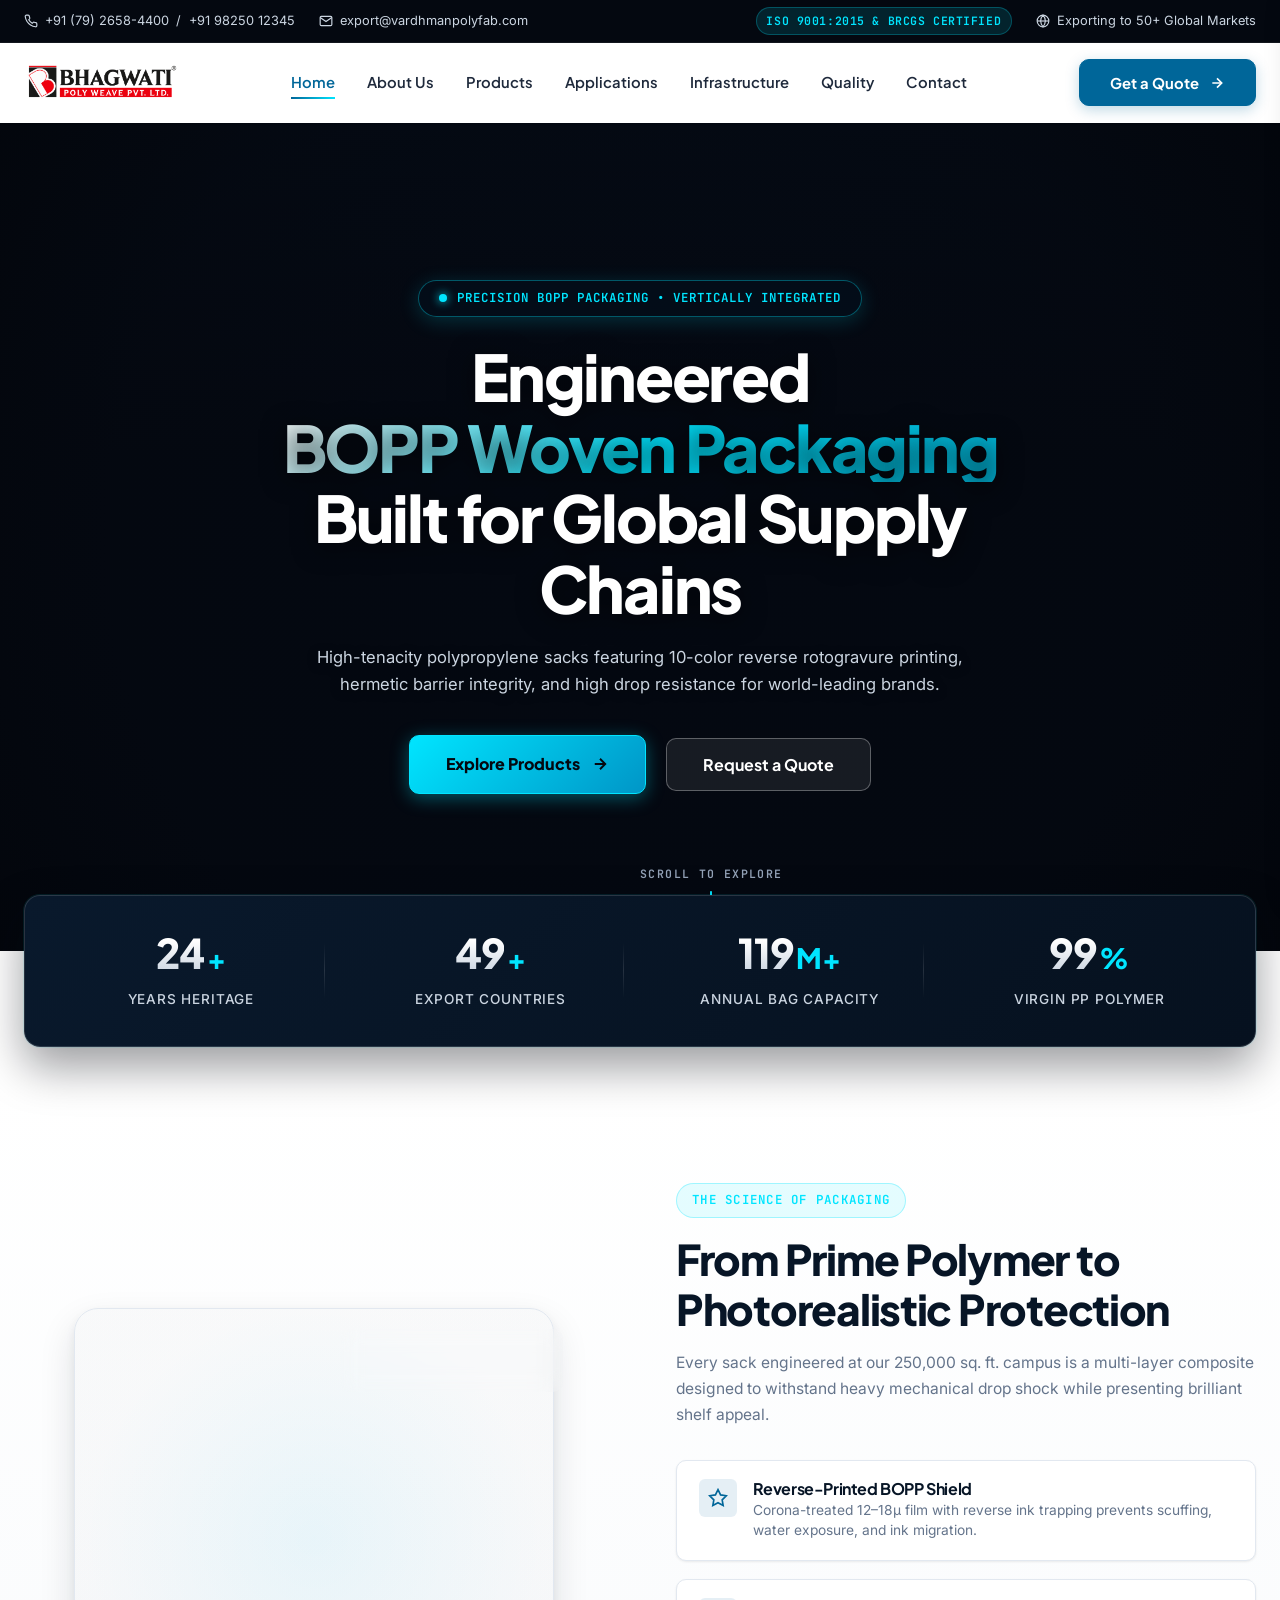
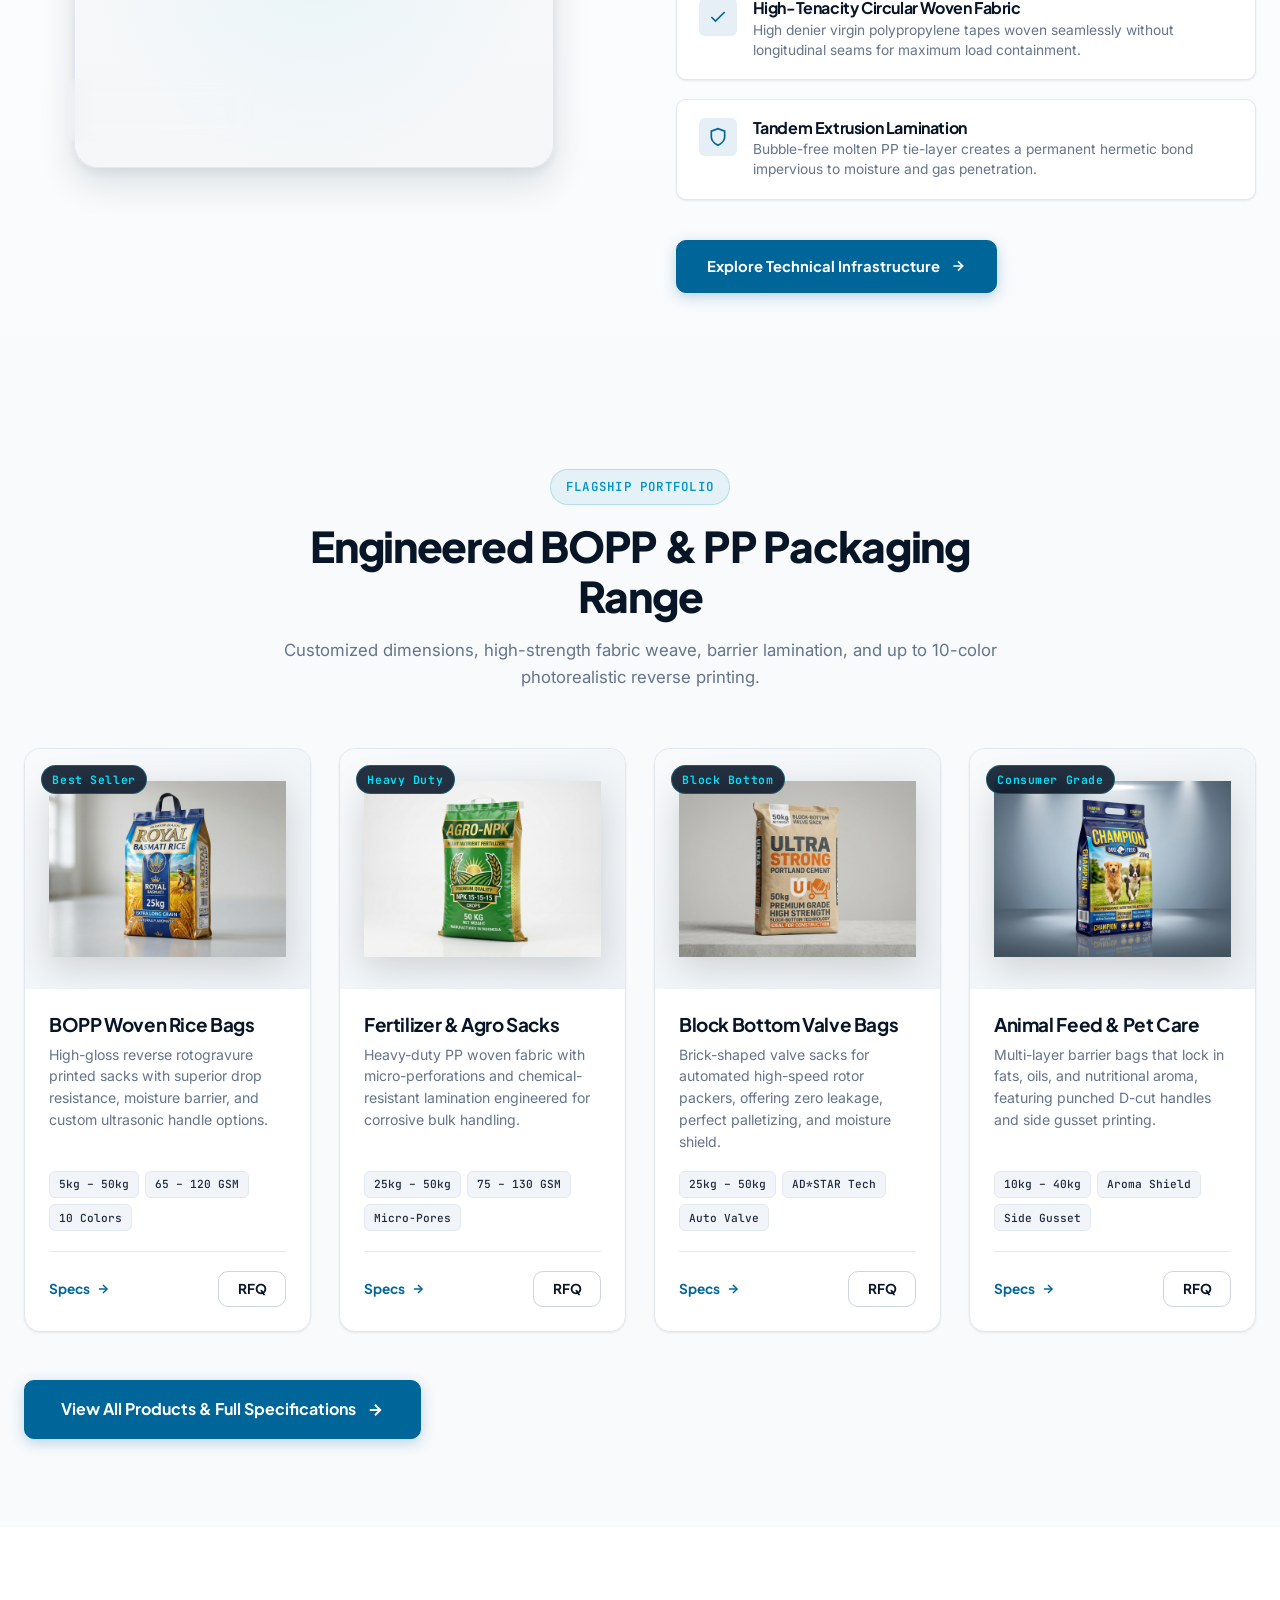
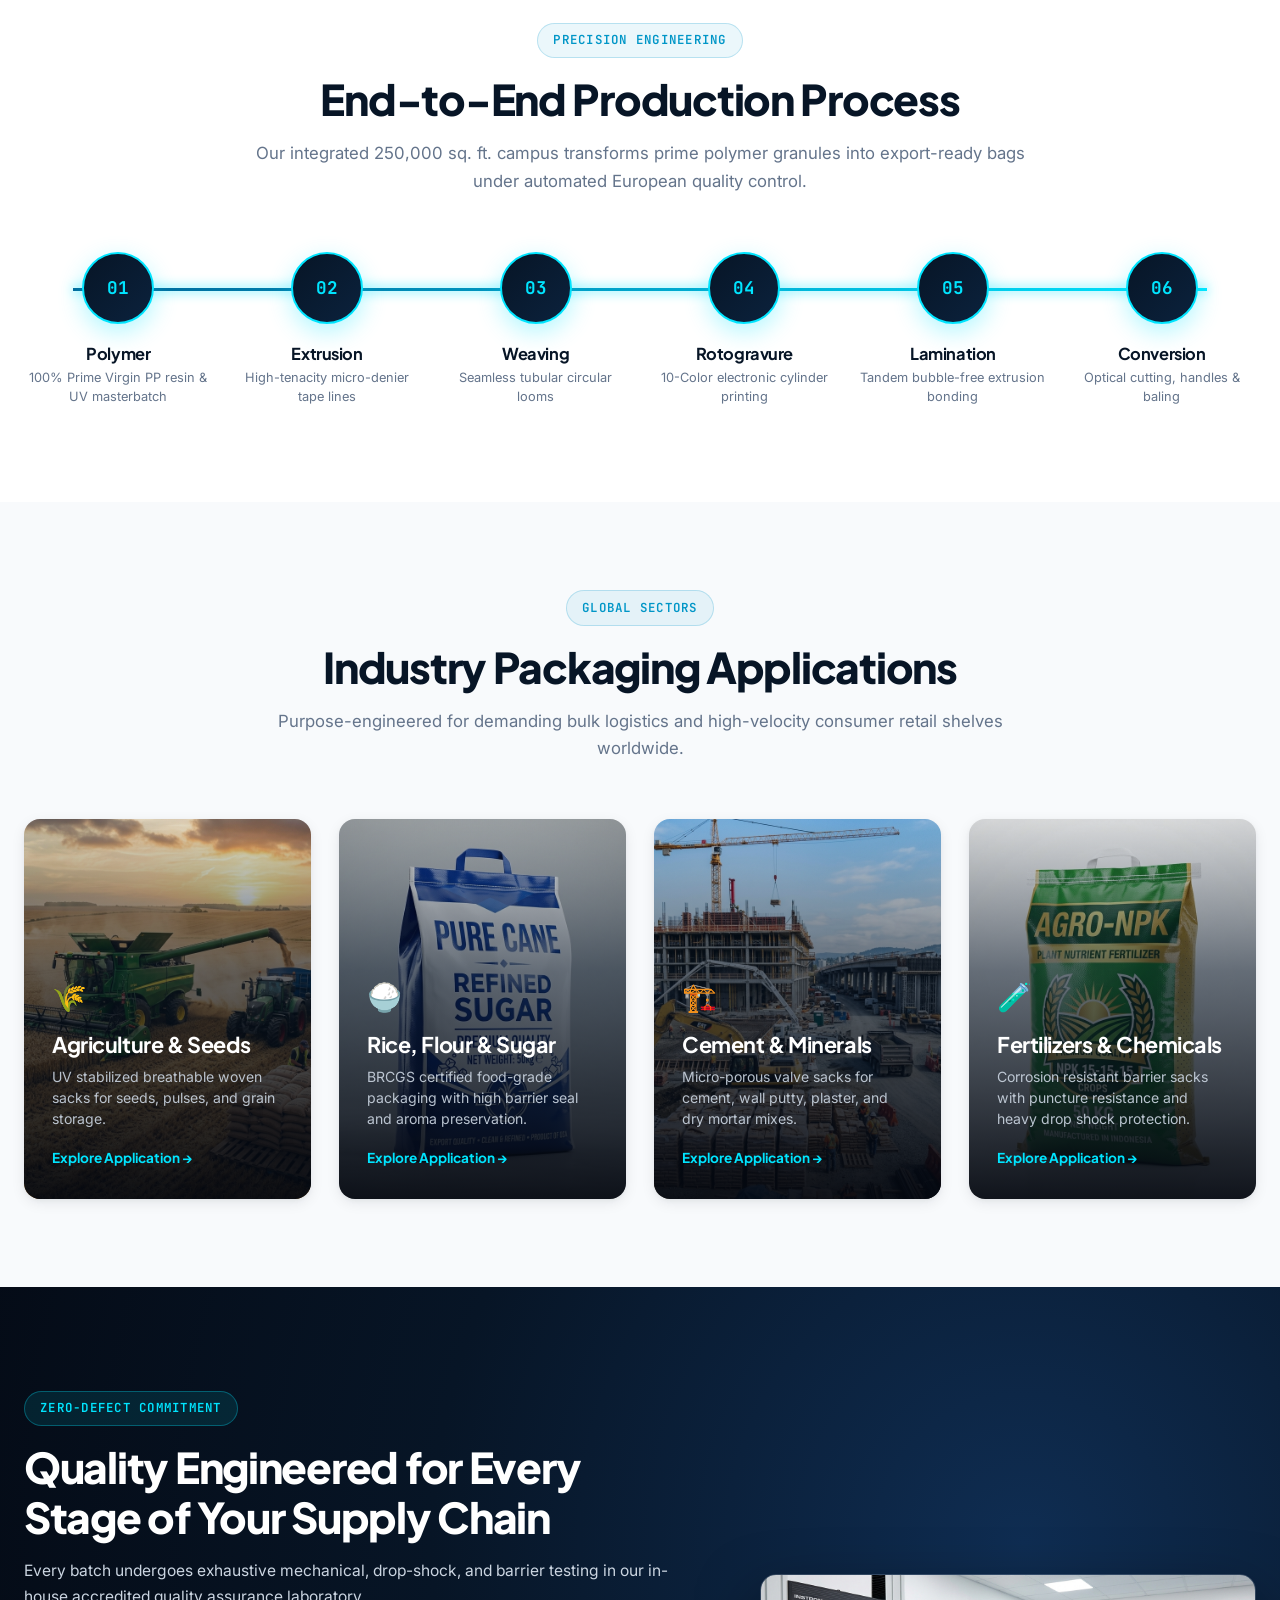
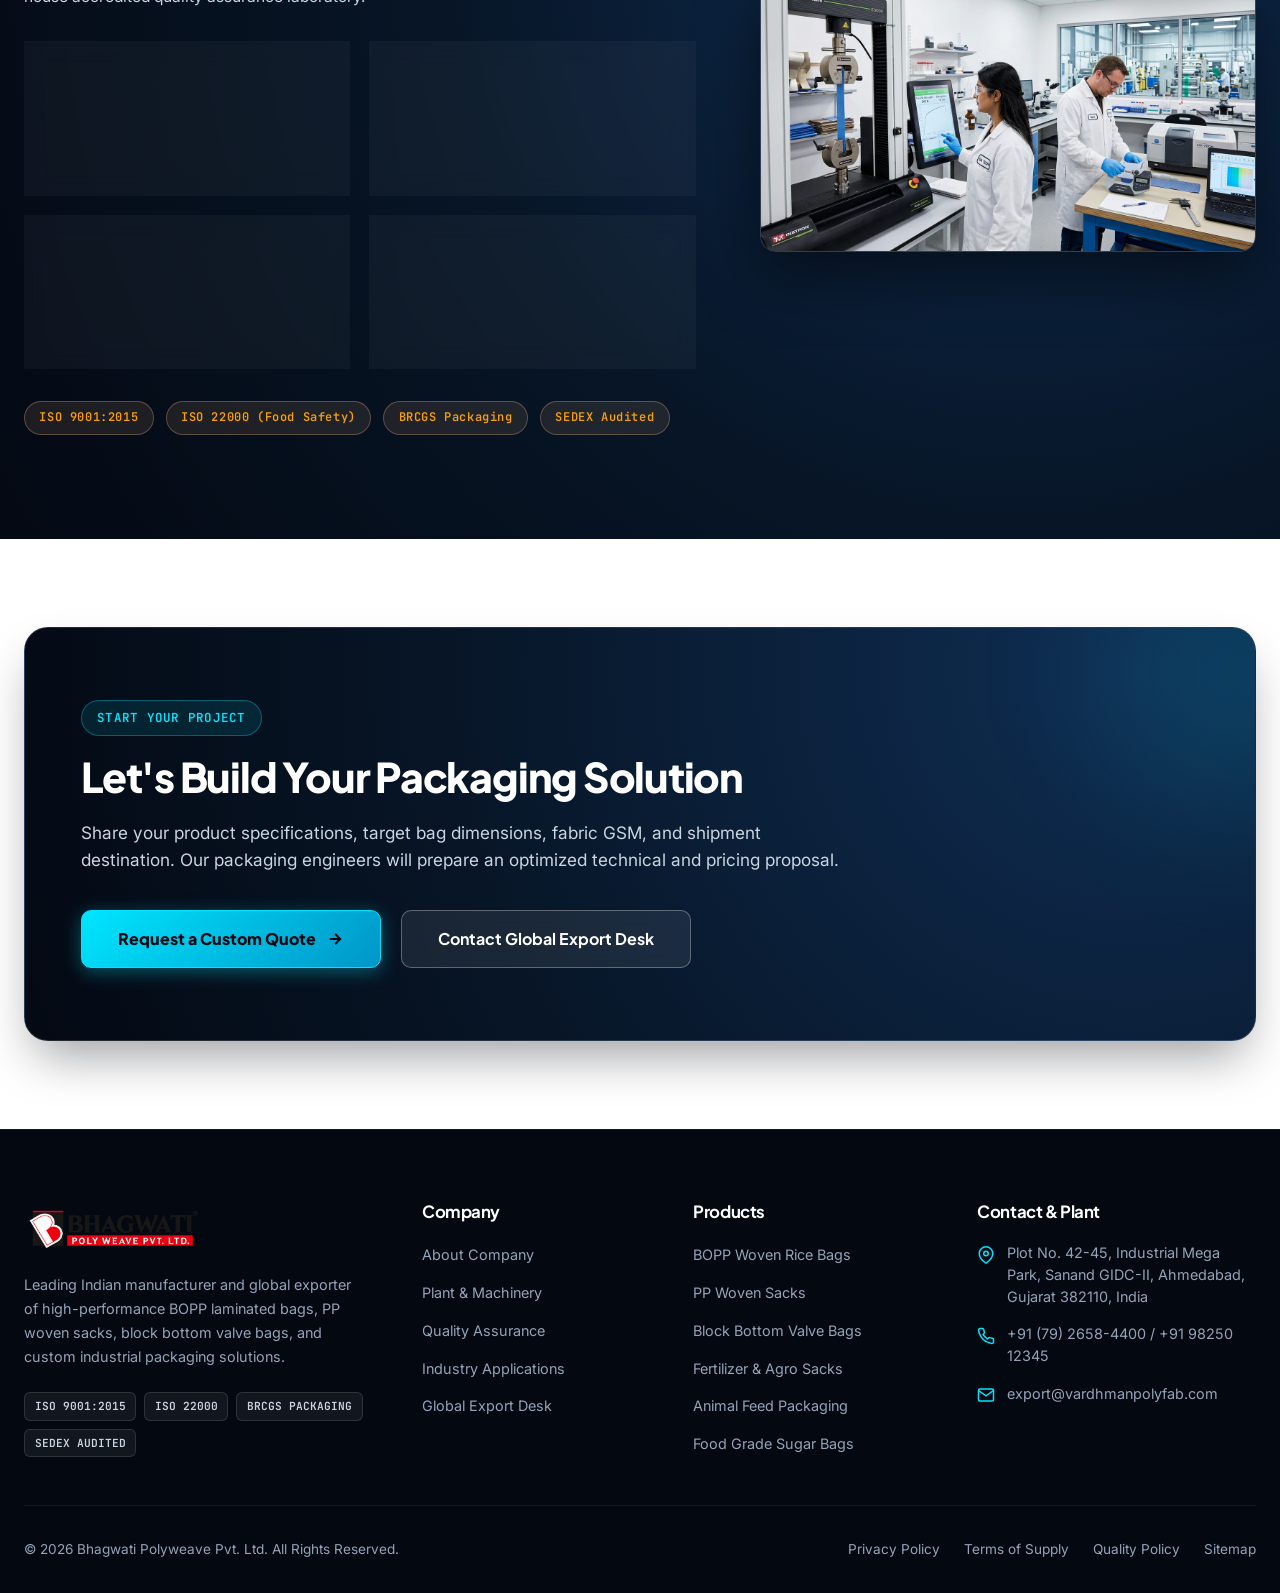
==== commit 89aa3cce: "get quote" ====
--- a/index.html
+++ b/index.html
@@ -95,15 +95,10 @@
                 <li><a href="products.html">Products</a></li>
                 <li><a href="applications.html">Applications</a></li>
                 <li><a href="infrastructure.html">Infrastructure</a></li>
-                <li><a href="quality.html">Quality</a></li>
                 <li><a href="contact.html">Contact Us</a></li>
             </ul>
         </div>
-        <div>
-            <button type="button" class="btn btn-primary btn-block open-quote-modal" style="width:100%;">
-                Request a Custom Quote
-            </button>
-        </div>
+       
     </aside>
 
     <main>
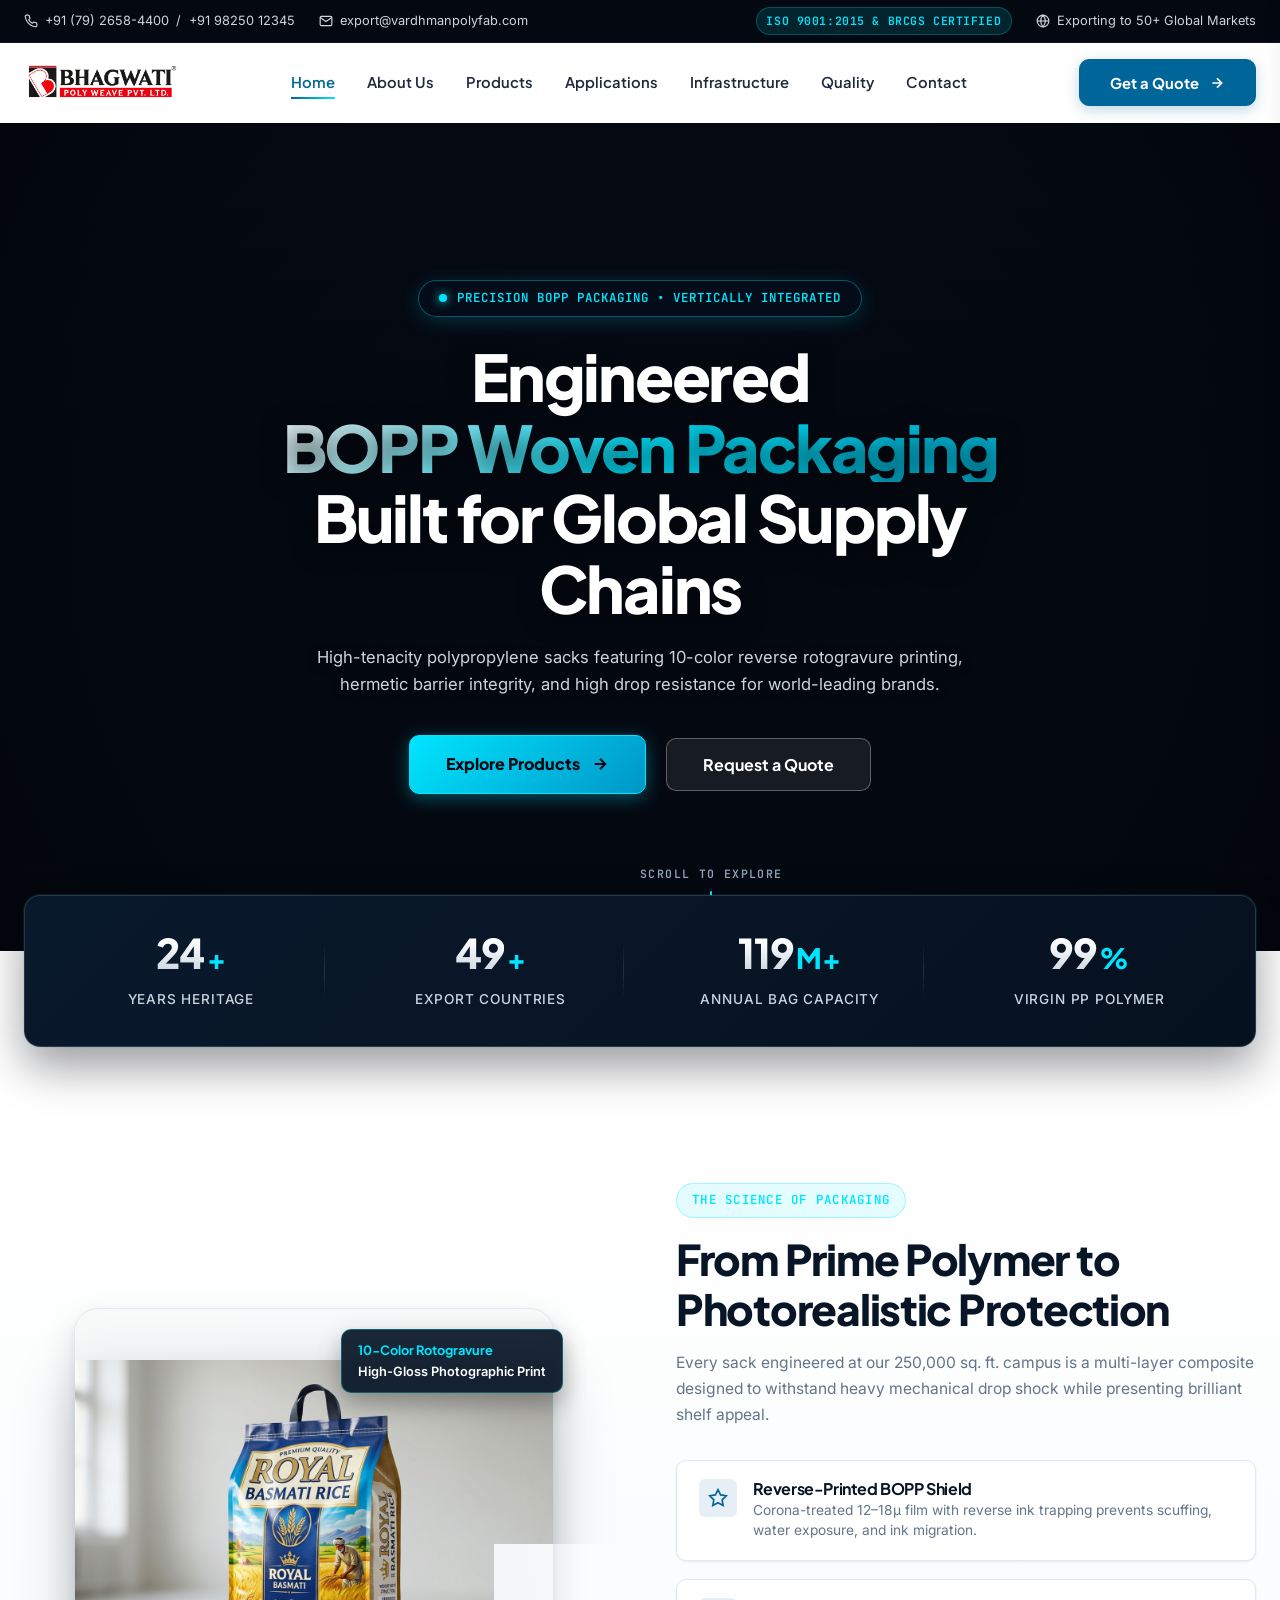
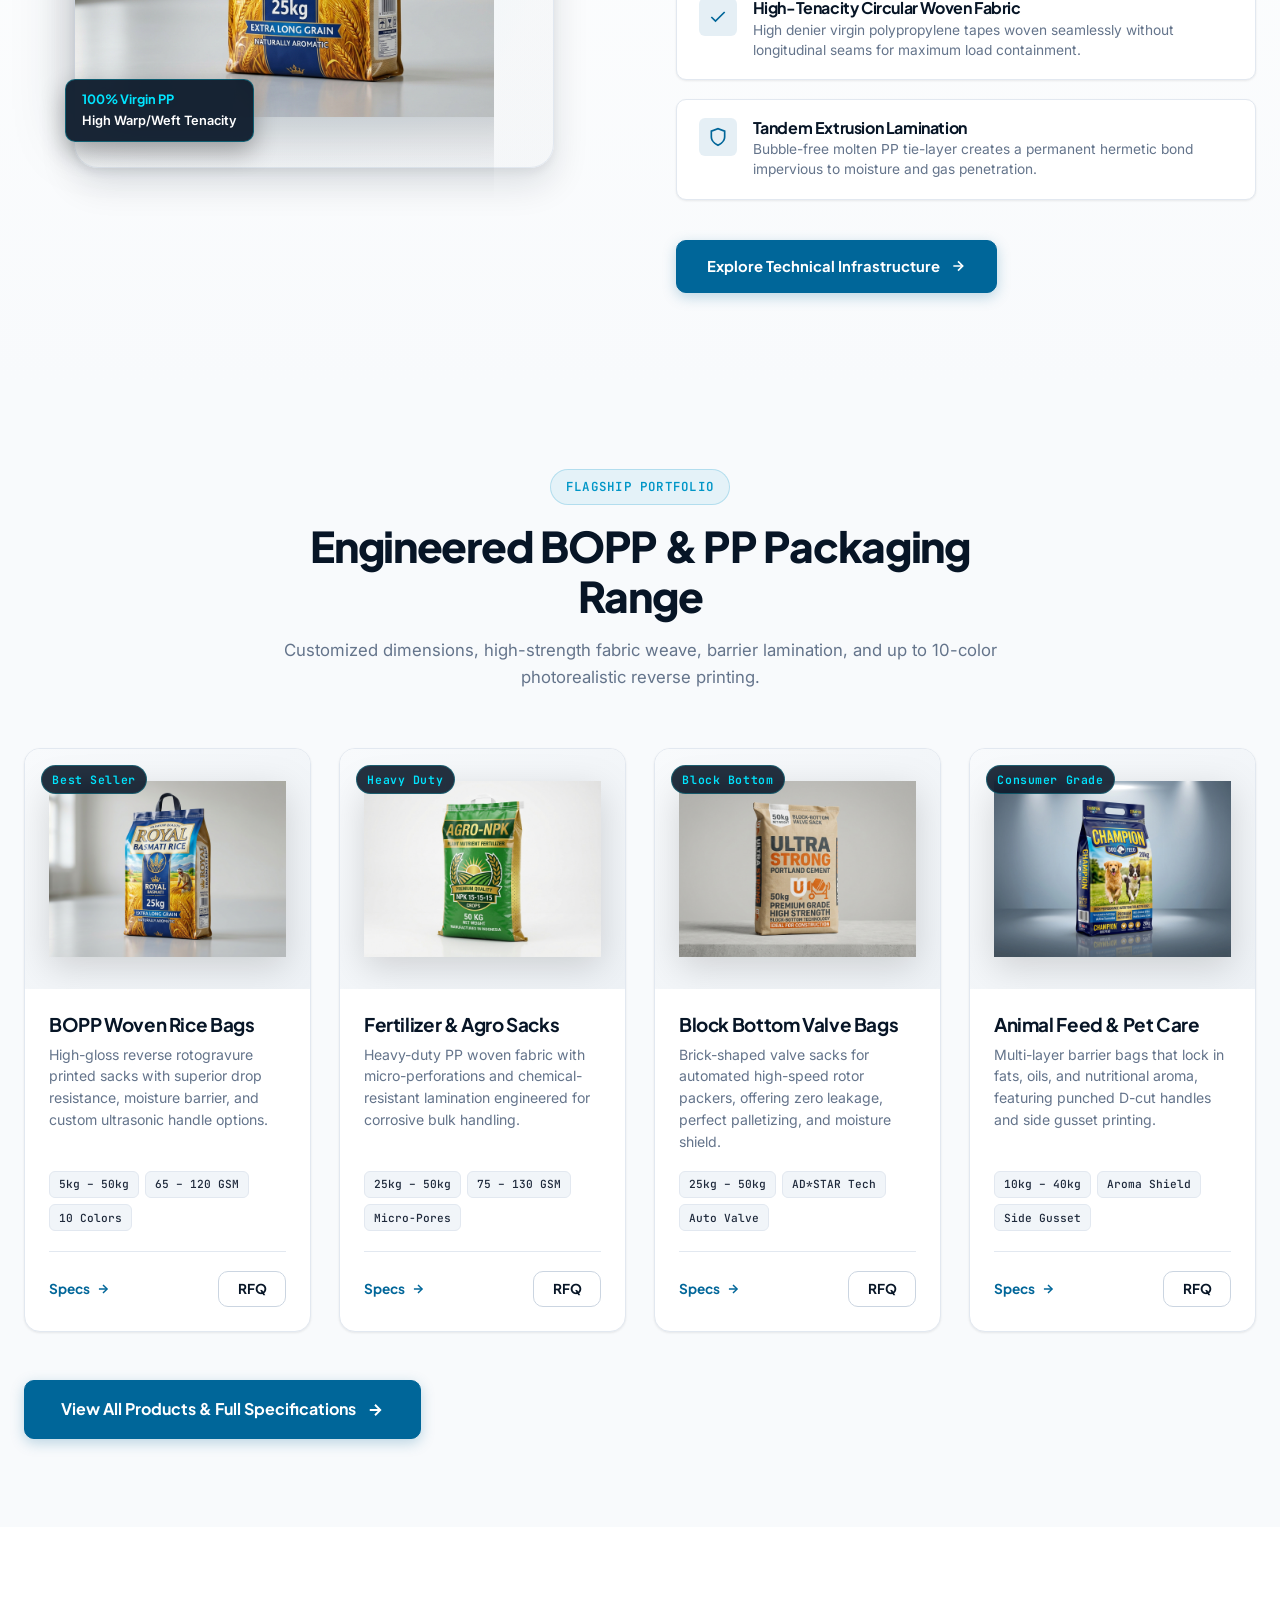
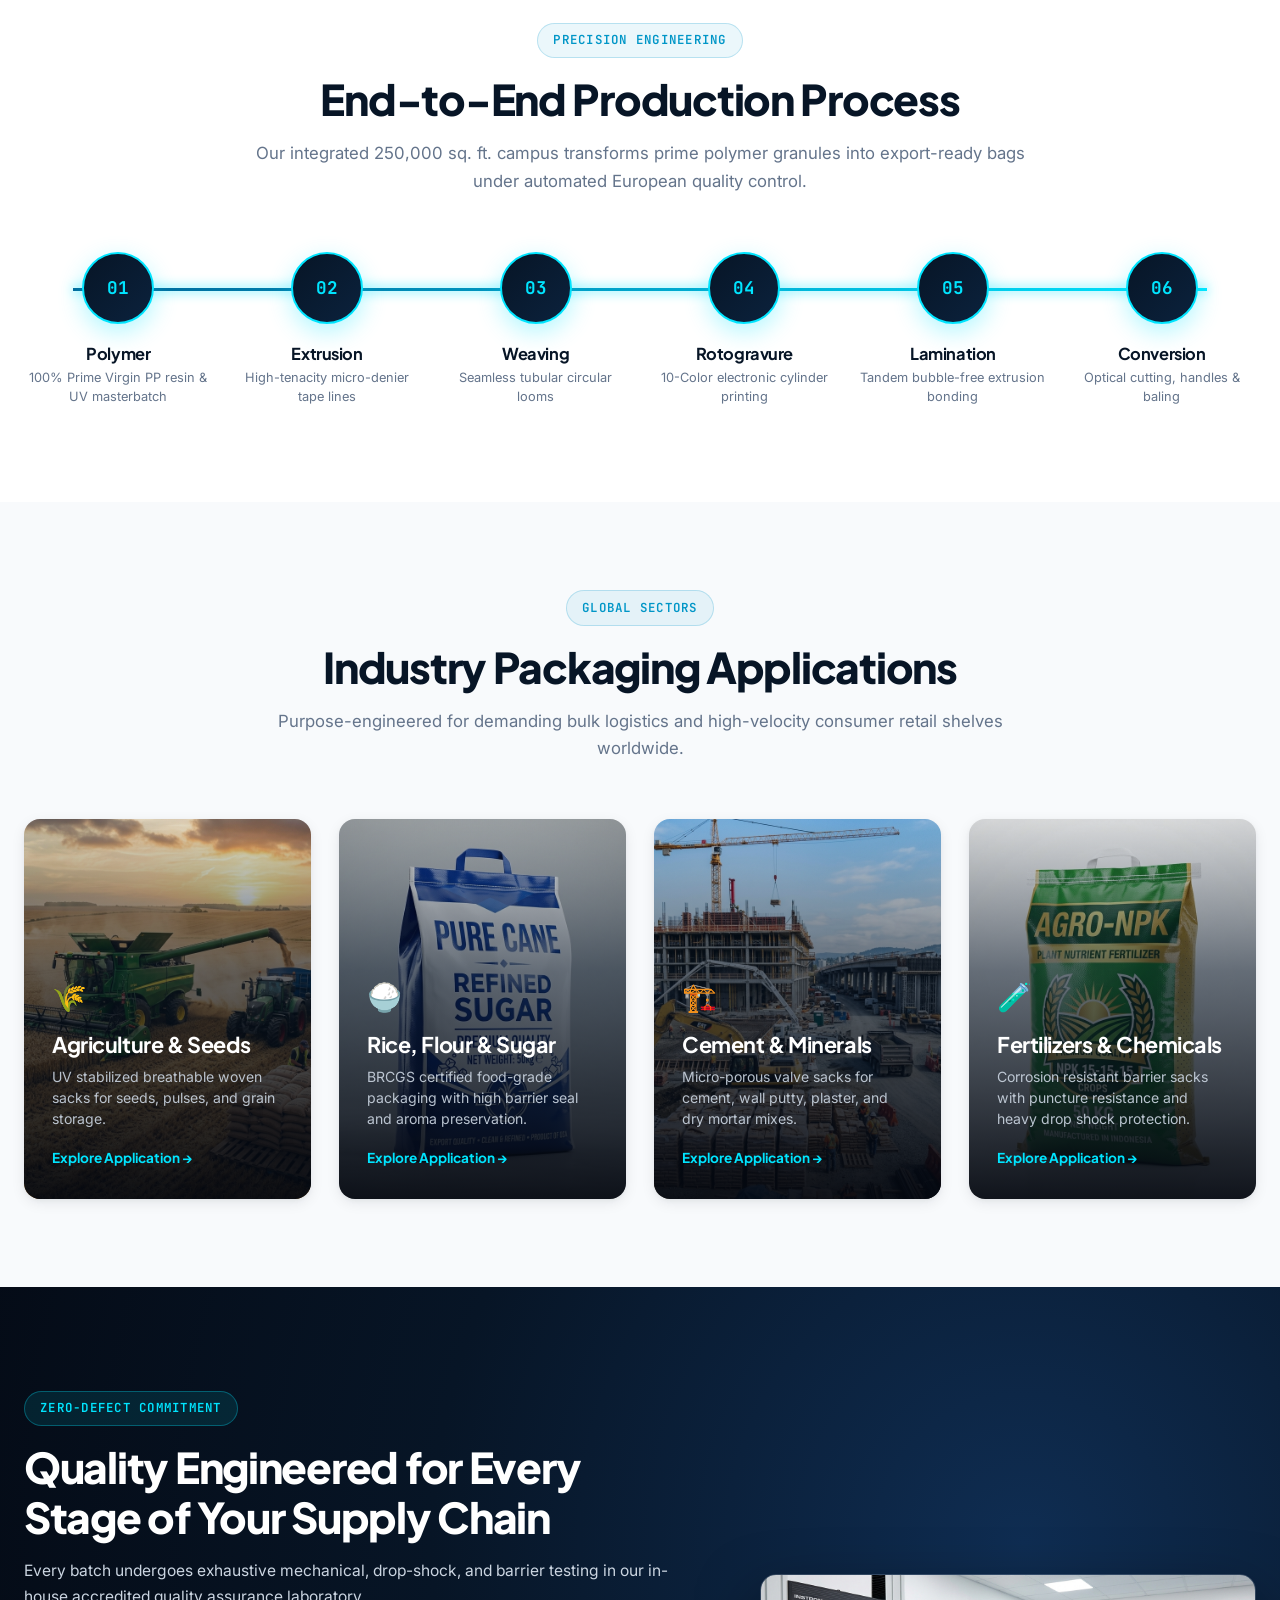
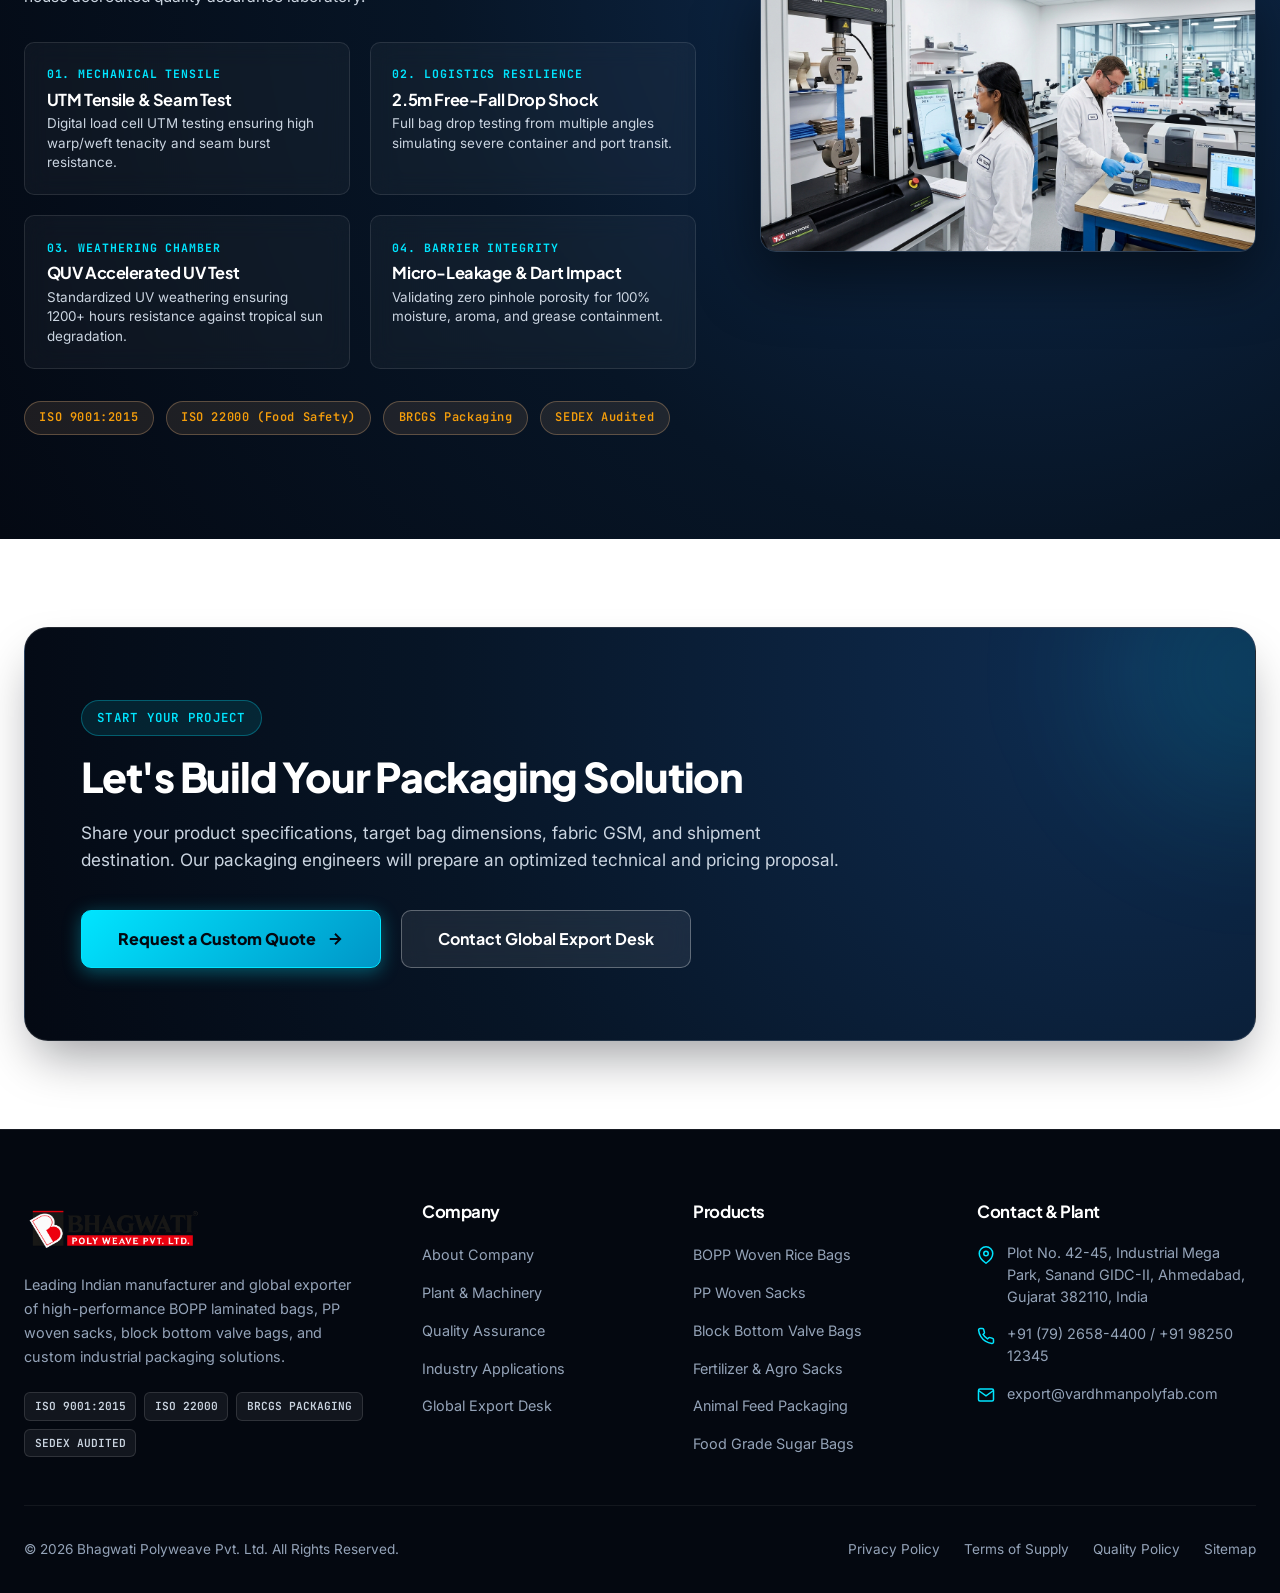
==== commit 7bf4f70d: "mobile" ====
--- a/index.html
+++ b/index.html
@@ -82,23 +82,21 @@
     <!-- Mobile Navigation Drawer -->
     <div class="mobile-nav-overlay"></div>
     <aside class="mobile-nav-drawer">
-        <div>
-            <div class="mobile-nav-header">
-                <a href="index.html" class="brand-logo" title="Bhagwati Poly Weave Pvt. Ltd.">
-                    <img src="assets/images/logo.png" alt="Bhagwati Poly Weave Pvt. Ltd." class="site-logo">
-                </a>
-                <button type="button" class="mobile-close-btn" aria-label="Close menu">&times;</button>
-            </div>
-            <ul class="mobile-nav-list">
-                <li><a href="index.html" class="active">Home</a></li>
-                <li><a href="about.html">About Us</a></li>
-                <li><a href="products.html">Products</a></li>
-                <li><a href="applications.html">Applications</a></li>
-                <li><a href="infrastructure.html">Infrastructure</a></li>
-                <li><a href="contact.html">Contact Us</a></li>
-            </ul>
+        <div class="mobile-nav-header">
+            <a href="index.html" class="brand-logo" title="Bhagwati Poly Weave Pvt. Ltd.">
+                <img src="assets/images/logo.png" alt="Bhagwati Poly Weave Pvt. Ltd." class="site-logo">
+            </a>
+            <button type="button" class="mobile-close-btn" aria-label="Close menu">&times;</button>
         </div>
-       
+        <ul class="mobile-nav-list">
+            <li><a href="index.html" class="active">Home</a></li>
+            <li><a href="about.html">About Us</a></li>
+            <li><a href="products.html">Products</a></li>
+            <li><a href="applications.html">Applications</a></li>
+            <li><a href="infrastructure.html">Infrastructure</a></li>
+            <li><a href="quality.html">Quality</a></li>
+            <li><a href="contact.html">Contact Us</a></li>
+        </ul>
     </aside>
 
     <main>
--- a/assets/css/style.css
+++ b/assets/css/style.css
@@ -513,16 +513,17 @@
     position: fixed;
     top: 0;
     right: -320px;
-    width: 300px;
+    width: min(300px, 85vw);
     height: 100vh;
     background-color: var(--bg-white);
     z-index: 1200;
     padding: 2rem 1.5rem;
     display: flex;
     flex-direction: column;
-    justify-content: space-between;
+    justify-content: flex-start;
     transition: right var(--transition-smooth);
     box-shadow: -5px 0 30px rgba(0, 0, 0, 0.2);
+    overflow-y: auto;
 }
 
 .mobile-nav-drawer.active {
@@ -1763,10 +1764,20 @@
 
 @media (max-width: 992px) {
     .mobile-toggle {
-        display: block;
+        display: flex;
+        align-items: center;
+        justify-content: center;
     }
     .nav-menu, .topbar {
-        display: none;
+        display: none !important;
+    }
+    .header-actions .open-quote-modal,
+    .header-actions .btn {
+        display: none !important;
+    }
+    .mobile-nav-drawer .open-quote-modal,
+    .mobile-nav-drawer .btn {
+        display: none !important;
     }
     .hero-cinematic-wrap {
         height: 85vh;
@@ -1996,6 +2007,10 @@
 }
 
 @media (max-width: 480px) {
+    .site-logo {
+        width: 140px;
+        height: auto;
+    }
     .stats-grid {
         grid-template-columns: 1fr;
         gap: 1.5rem;
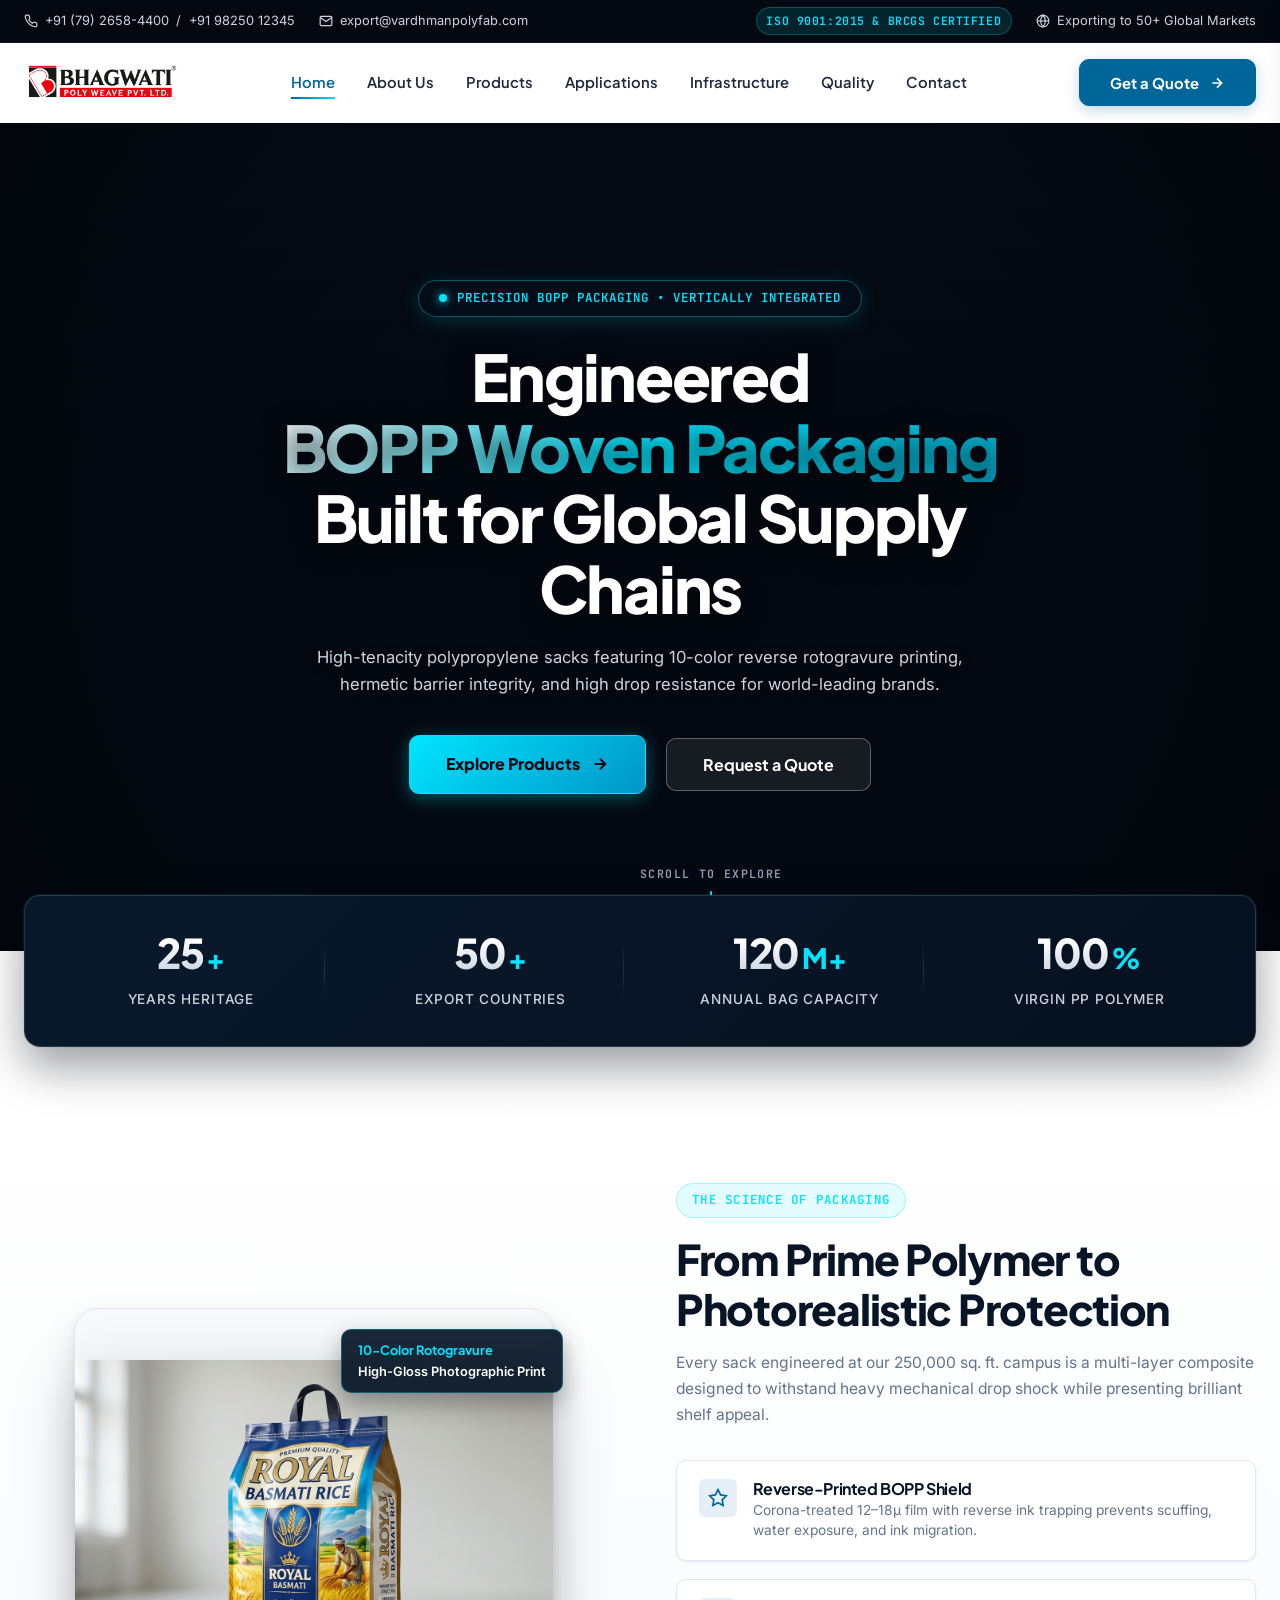
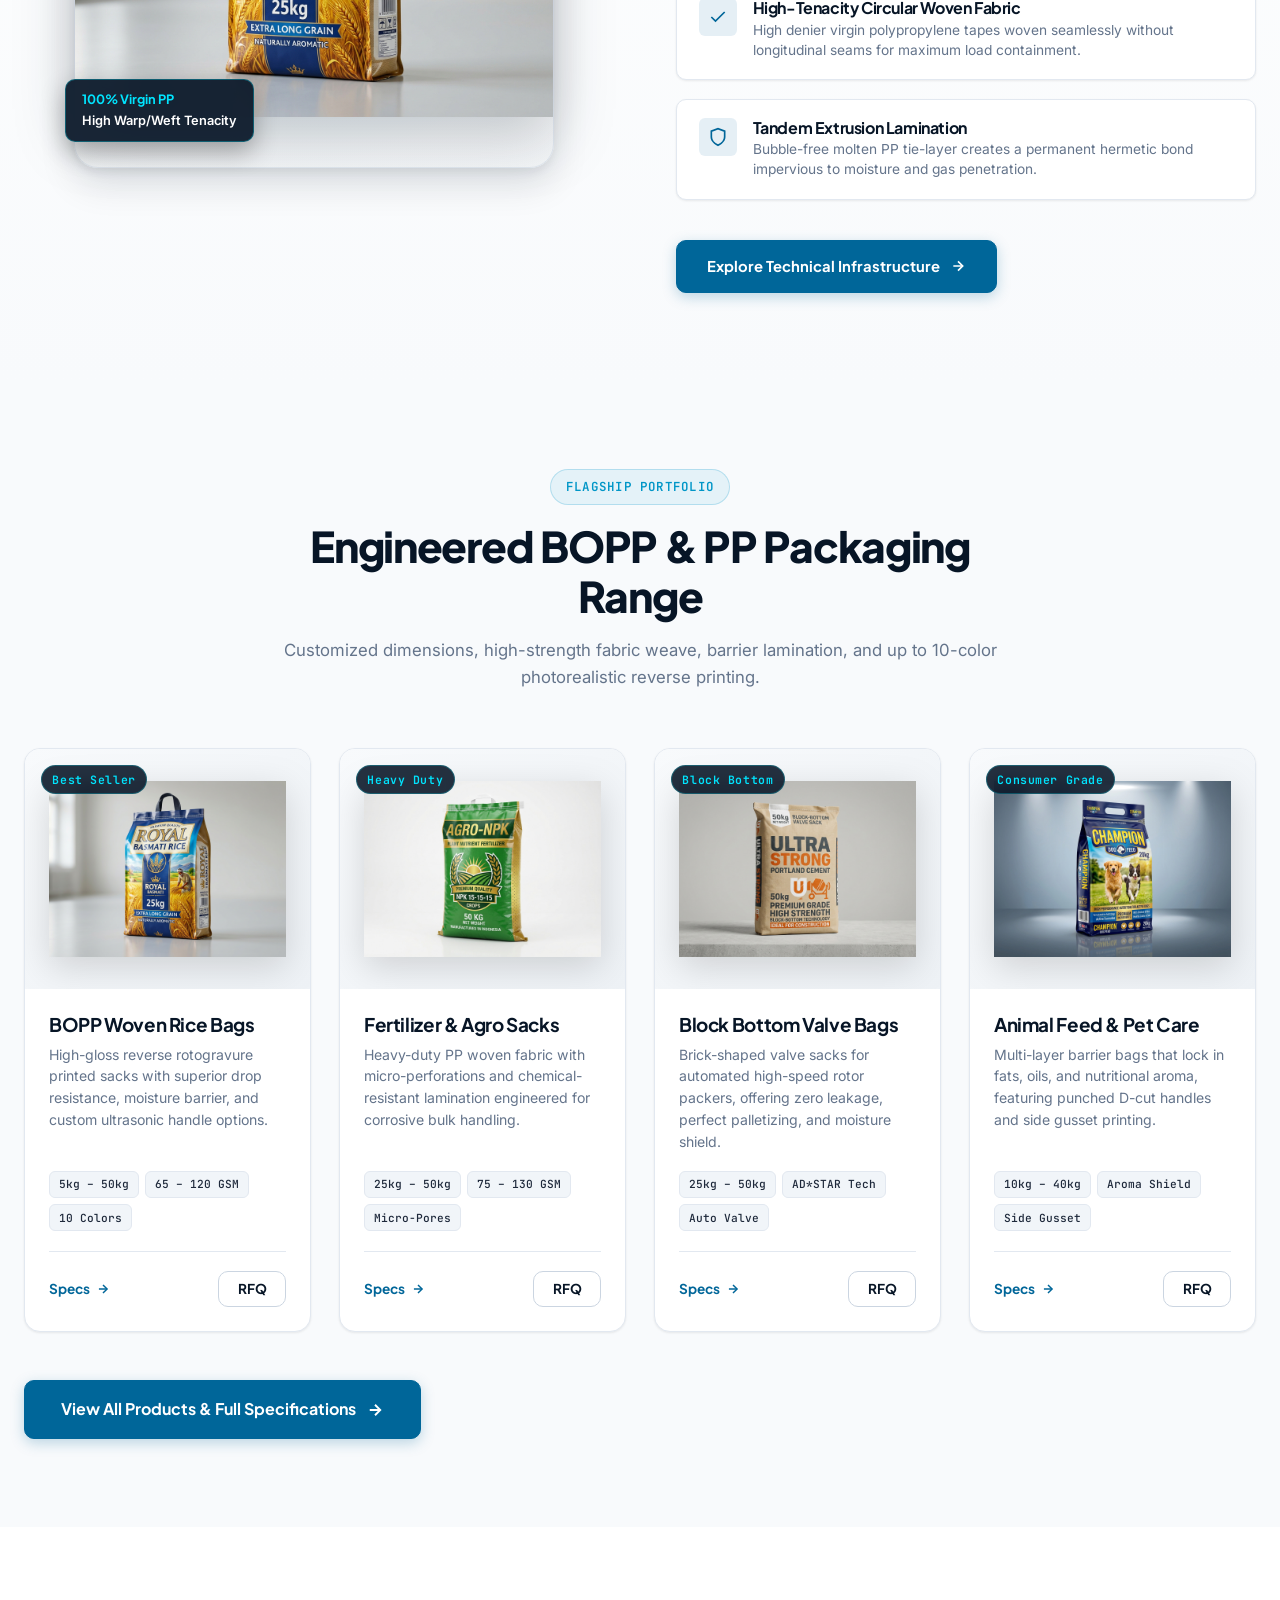
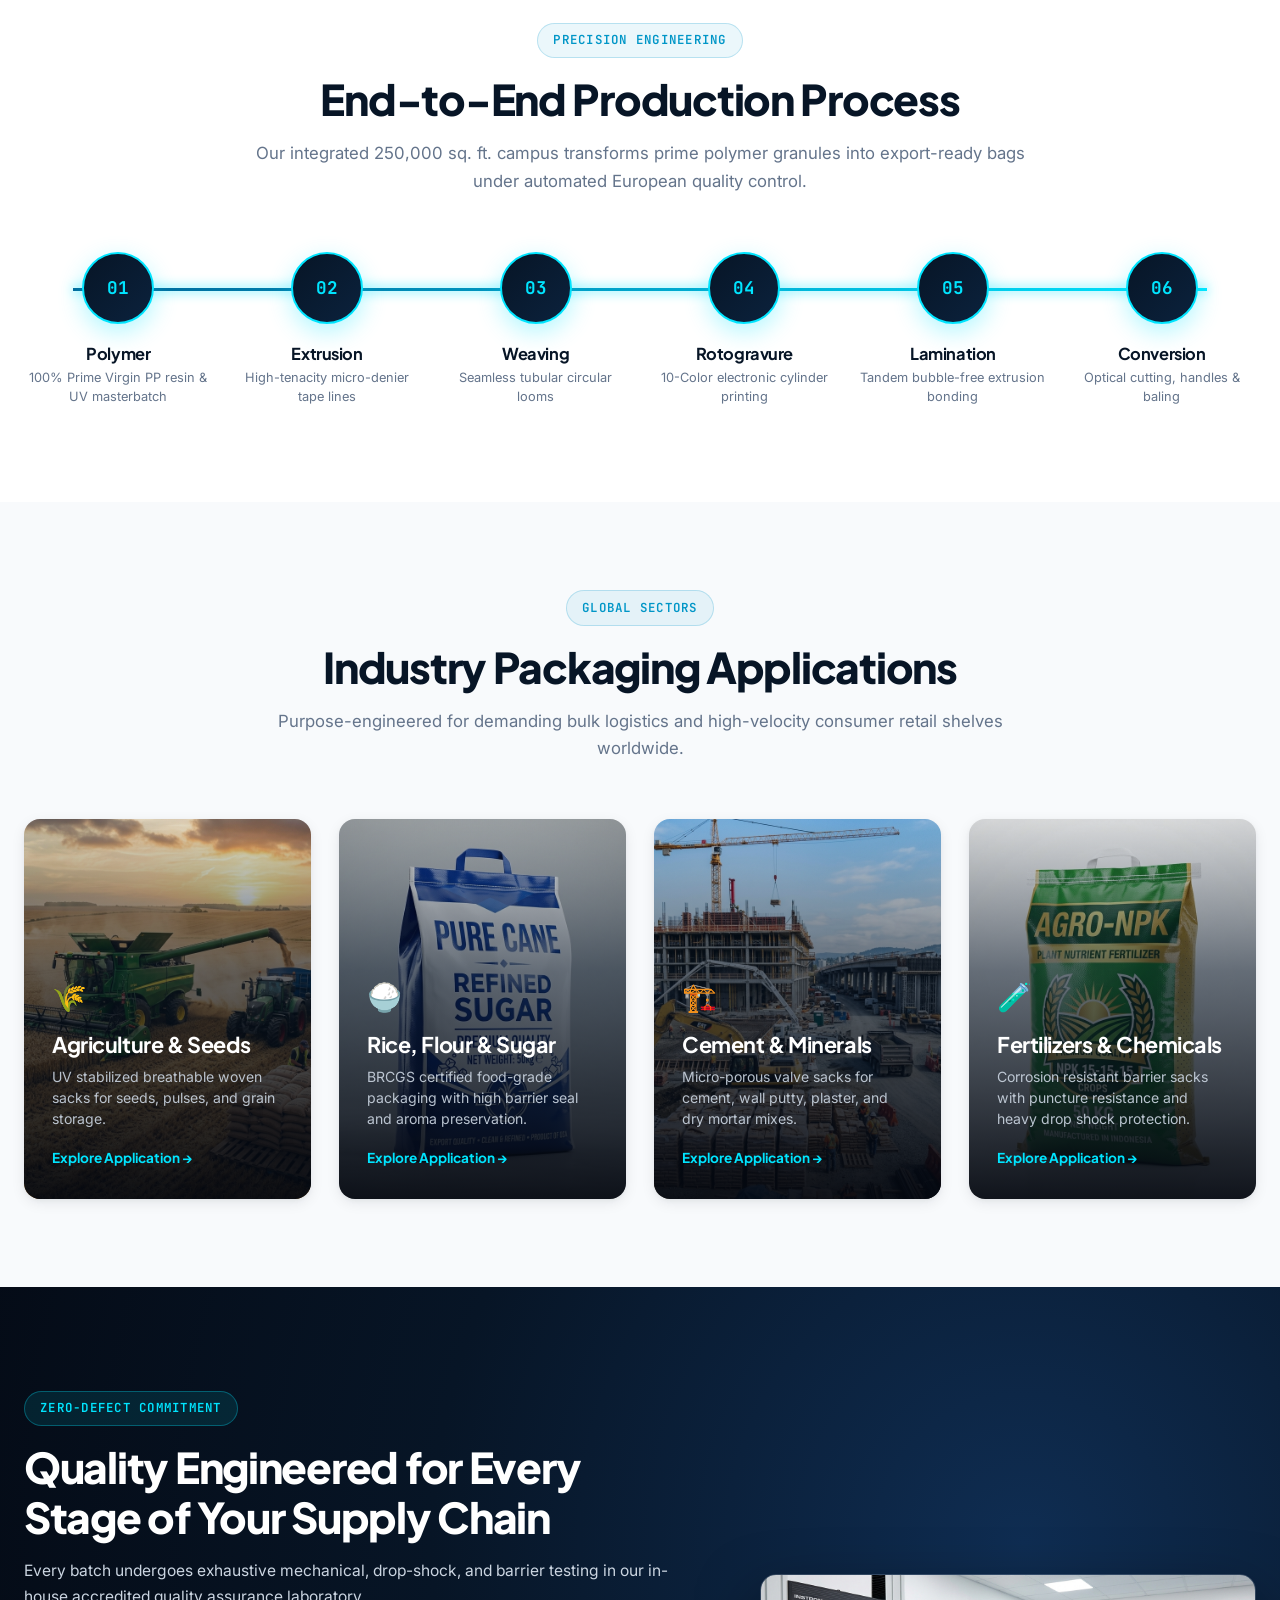
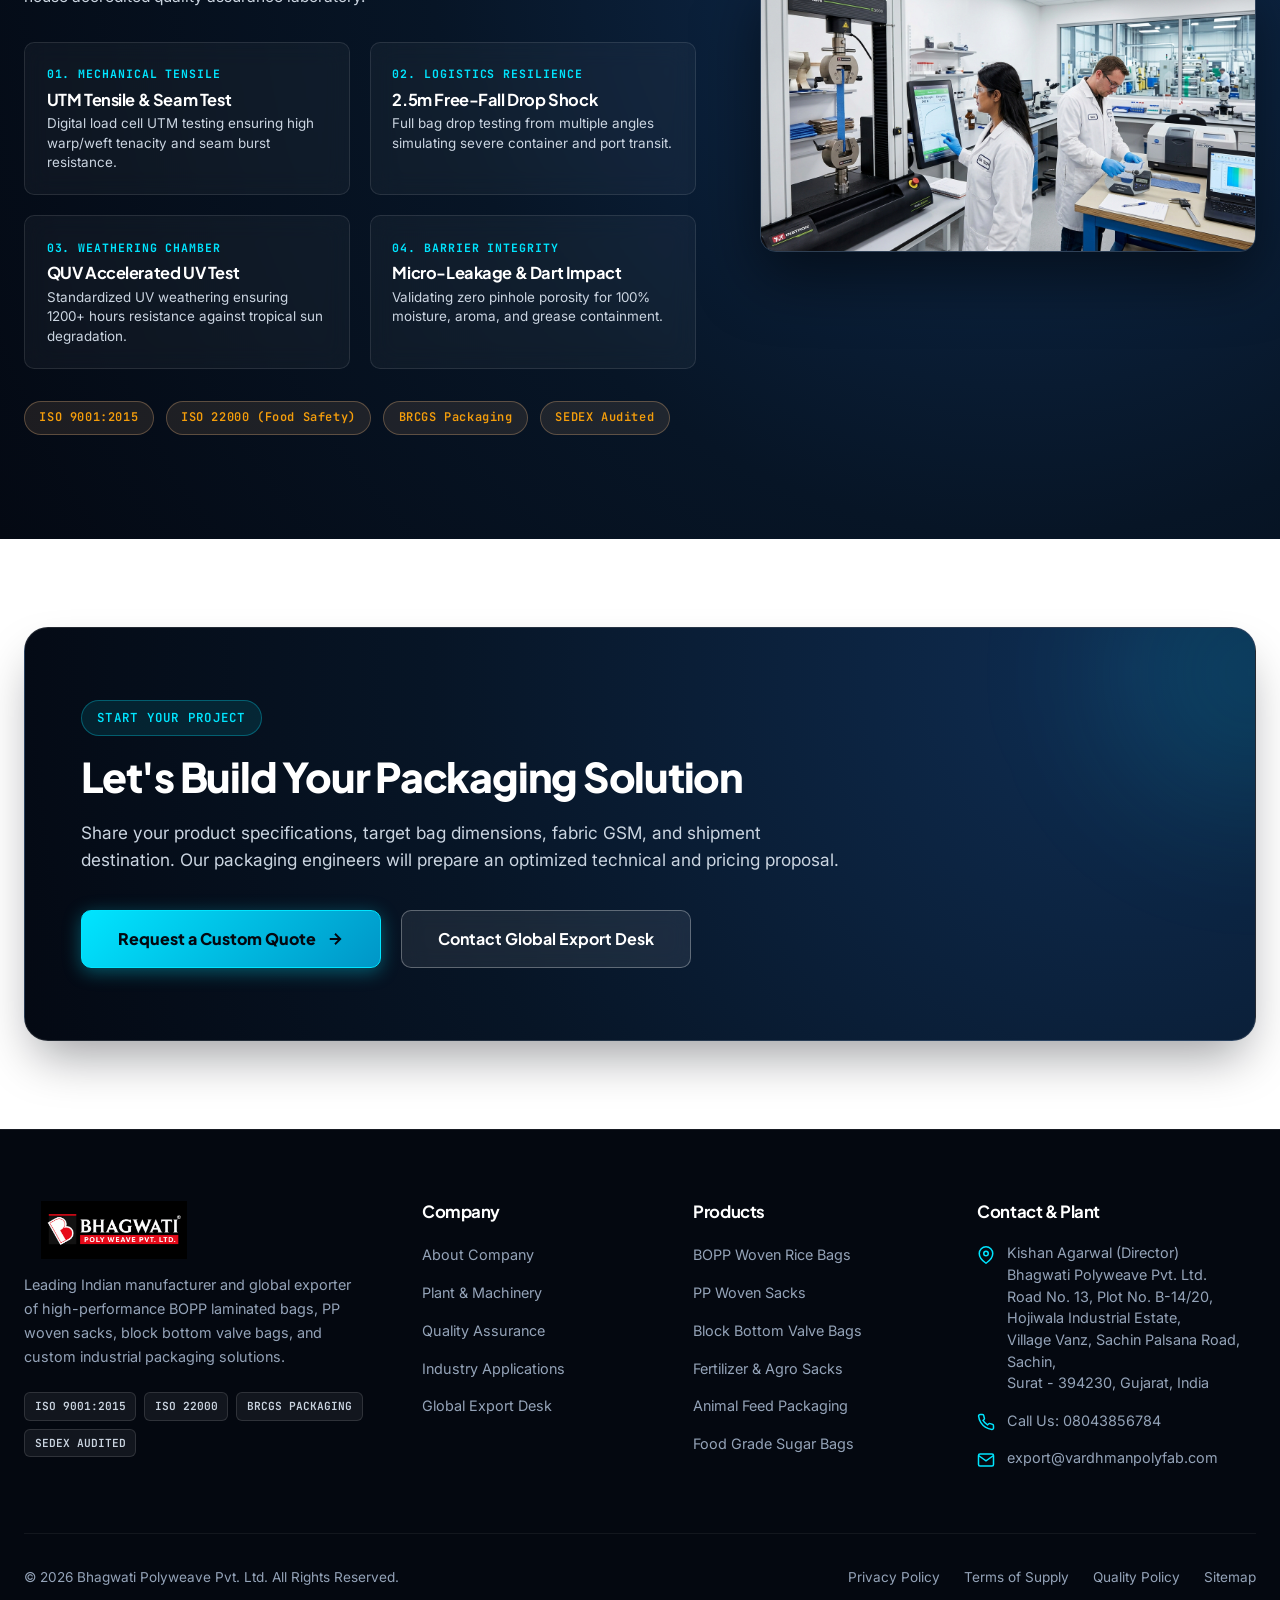
==== commit d44936ee: "footer add add" ====
--- a/index.html
+++ b/index.html
@@ -618,7 +618,7 @@
                 <!-- Col 1: Brand Info -->
                 <div class="footer-brand">
                     <a href="index.html" class="brand-logo" style="margin-bottom:1rem;" title="Bhagwati Poly Weave Pvt. Ltd.">
-                        <img src="assets/images/logo.png" alt="Bhagwati Poly Weave Pvt. Ltd." class="site-logo footer-logo">
+                        <img src="assets/images/footer logo.png" alt="Bhagwati Poly Weave Pvt. Ltd." class="site-logo footer-logo">
                     </a>
                     <p>
                         Leading Indian manufacturer and global exporter of high-performance BOPP laminated bags, PP woven sacks, block bottom valve bags, and custom industrial packaging solutions.
@@ -661,11 +661,11 @@
                     <h4>Contact & Plant</h4>
                     <div class="footer-contact-item">
                         <svg width="18" height="18" viewBox="0 0 24 24" fill="none" stroke="currentColor" stroke-width="2"><path d="M21 10c0 7-9 13-9 13s-9-6-9-13a9 9 0 0 1 18 0z"></path><circle cx="12" cy="10" r="3"></circle></svg>
-                        <span>Plot No. 42-45, Industrial Mega Park, Sanand GIDC-II, Ahmedabad, Gujarat 382110, India</span>
+                        <span>Kishan Agarwal (Director)<br>Bhagwati Polyweave Pvt. Ltd.<br>Road No. 13, Plot No. B-14/20,<br>Hojiwala Industrial Estate,<br>Village Vanz, Sachin Palsana Road,<br>Sachin,<br>Surat - 394230, Gujarat, India</span>
                     </div>
                     <div class="footer-contact-item">
                         <svg width="18" height="18" viewBox="0 0 24 24" fill="none" stroke="currentColor" stroke-width="2"><path d="M22 16.92v3a2 2 0 0 1-2.18 2 19.79 19.79 0 0 1-8.63-3.07 19.5 19.5 0 0 1-6-6 19.79 19.79 0 0 1-3.07-8.67A2 2 0 0 1 4.11 2h3a2 2 0 0 1 2 1.72 12.84 12.84 0 0 0 .7 2.81 2 2 0 0 1-.45 2.11L8.09 9.91a16 16 0 0 0 6 6l1.27-1.27a2 2 0 0 1 2.11-.45 12.84 12.84 0 0 0 2.81.7A2 2 0 0 1 22 16.92z"></path></svg>
-                        <span><a href="tel:+917926584400">+91 (79) 2658-4400</a> / <a href="tel:+919825012345">+91 98250 12345</a></span>
+                        <span>Call Us: <a href="tel:08043856784">08043856784</a></span>
                     </div>
                     <div class="footer-contact-item">
                         <svg width="18" height="18" viewBox="0 0 24 24" fill="none" stroke="currentColor" stroke-width="2"><path d="M4 4h16c1.1 0 2 .9 2 2v12c0 1.1-.9 2-2 2H4c-1.1 0-2-.9-2-2V6c0-1.1.9-2 2-2z"></path><polyline points="22,6 12,13 2,6"></polyline></svg>
